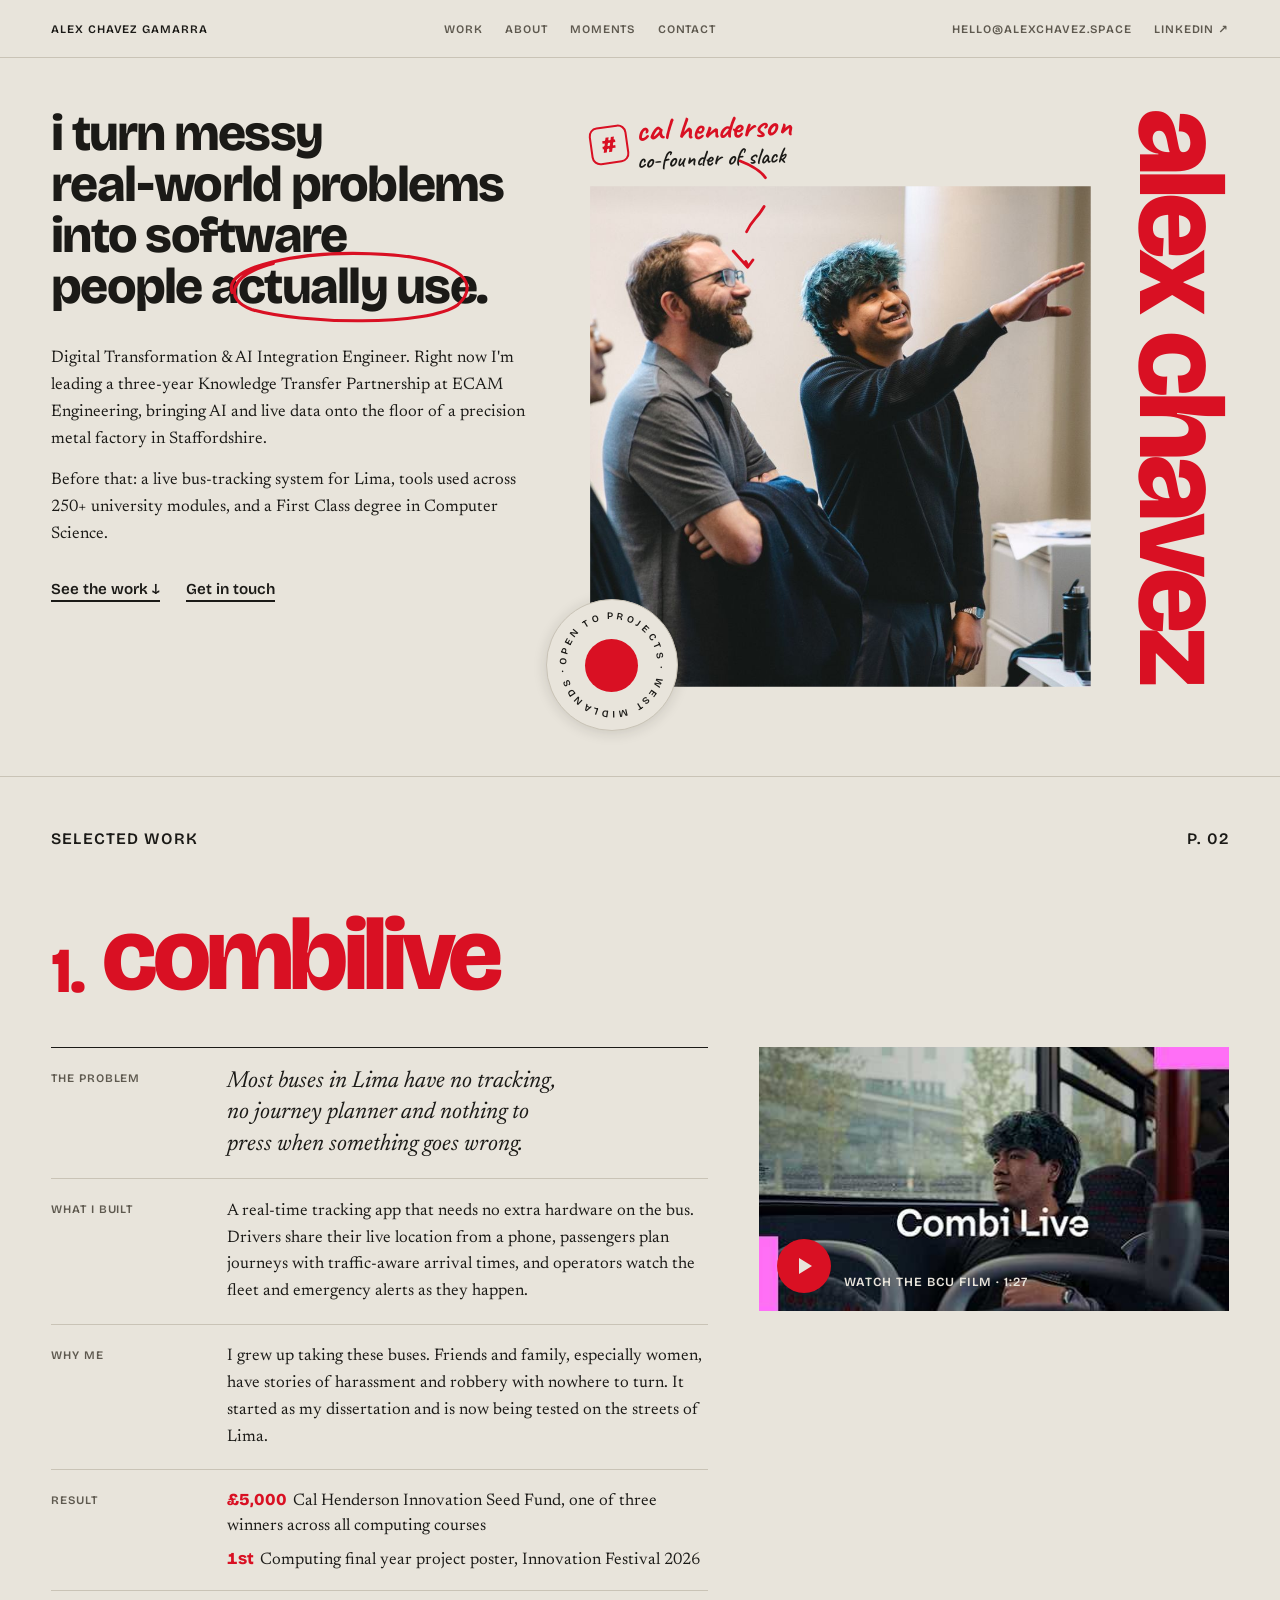
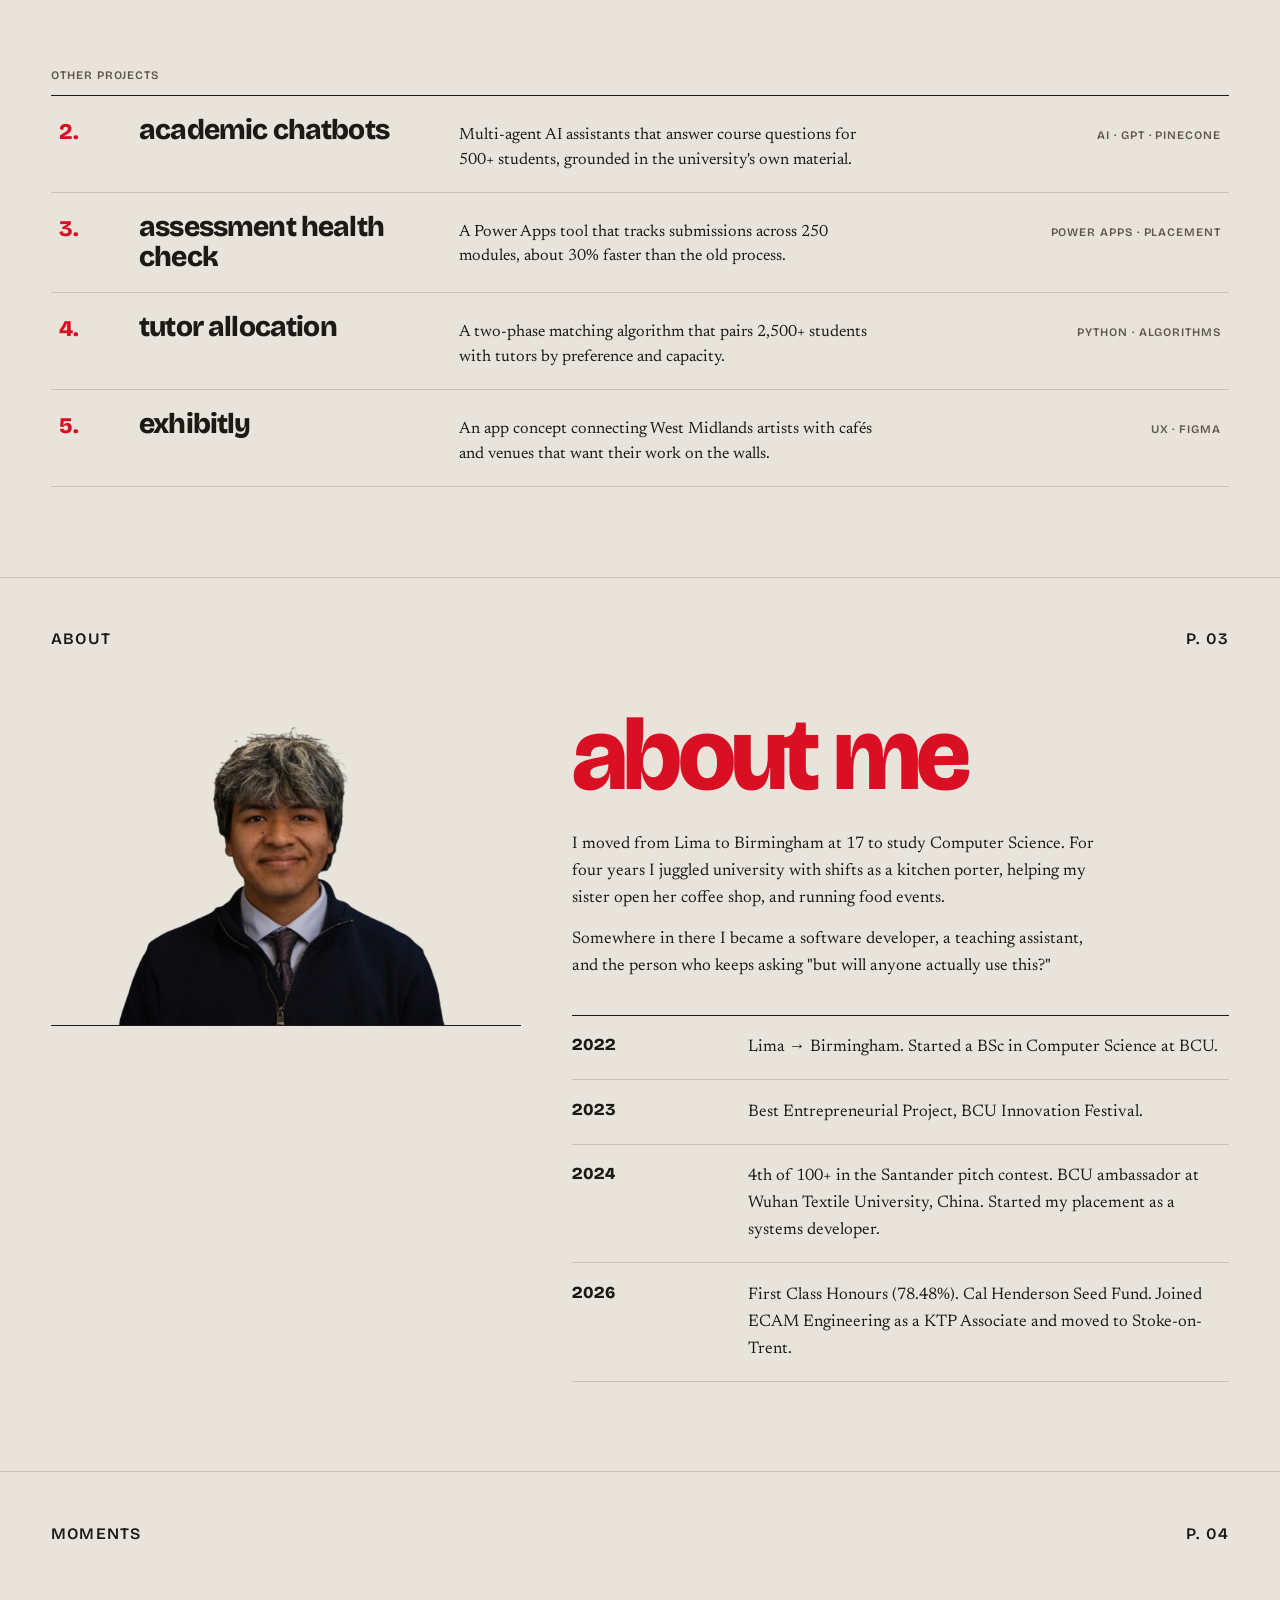
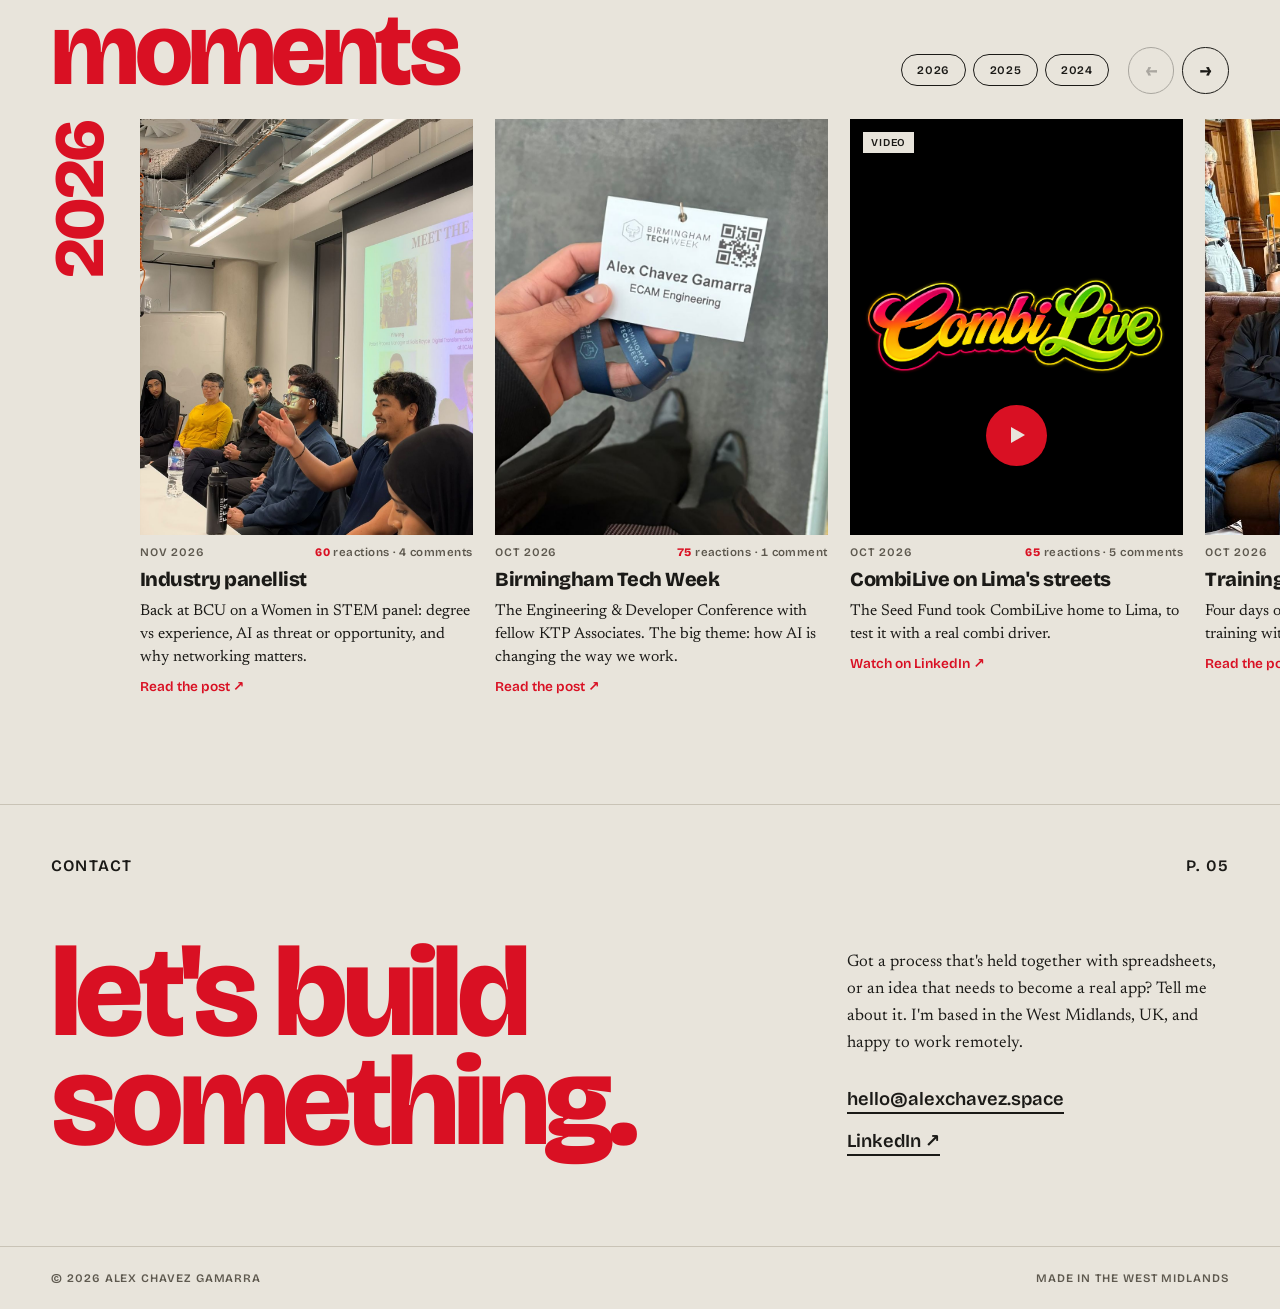
==== index.html @ 7b7df610 "Revert hero tweaks, enlarge section labels, plain About photo - Move the big vertical name back to t" ====
<!doctype html>
<html lang="en">
<head>
<meta charset="utf-8">
<meta name="viewport" content="width=device-width, initial-scale=1">
<title>Alex Chavez Gamarra</title>
<meta name="description" content="Alex Chavez Gamarra, Digital Transformation & AI Integration Engineer in the West Midlands, UK. I turn messy real-world problems into software people actually use.">
<meta property="og:type" content="website">
<meta property="og:url" content="https://alexchavez.space/">
<meta property="og:title" content="Alex Chavez Gamarra">
<meta property="og:description" content="I turn messy real-world problems into software people actually use. Digital Transformation & AI Integration Engineer, West Midlands, UK.">
<meta property="og:image" content="https://alexchavez.space/assets/images/henderson2.jpg">
<meta name="twitter:card" content="summary_large_image">
<meta name="theme-color" content="#E8E4DB">
<link rel="icon" href="data:image/svg+xml,%3Csvg xmlns='http://www.w3.org/2000/svg' viewBox='0 0 32 32'%3E%3Ccircle cx='16' cy='16' r='14' fill='%23D91023'/%3E%3C/svg%3E">
<script type="application/ld+json">{"@context":"https://schema.org","@type":"Person","name":"Alex Chavez Gamarra","jobTitle":"Digital Transformation & AI Integration Engineer","url":"https://alexchavez.space/","email":"mailto:hello@alexchavez.space","sameAs":["https://www.linkedin.com/in/alex-chavez-gamarra/"],"homeLocation":{"@type":"Place","name":"West Midlands, UK"}}</script>
<link rel="preconnect" href="https://fonts.googleapis.com">
<link rel="preconnect" href="https://fonts.gstatic.com" crossorigin>
<link href="https://fonts.googleapis.com/css2?family=Bricolage+Grotesque:opsz,wght@12..96,400;12..96,600;12..96,800&family=Newsreader:ital,opsz,wght@0,6..72,400;0,6..72,500;1,6..72,400&family=Caveat:wght@600;700&display=swap" rel="stylesheet">
<link rel="stylesheet" href="portfolio.css">
</head>
<body>

<header class="topbar">
  <a class="brand press" href="#top">Alex Chavez Gamarra</a>
  <nav><a href="#work">Work</a><a href="#about">About</a><a href="#moments">Moments</a><a href="#contact">Contact</a></nav>
  <div class="top-contact"><a href="mailto:hello@alexchavez.space">hello@alexchavez.space</a><a class="lk" href="https://www.linkedin.com/in/alex-chavez-gamarra/" target="_blank" rel="noopener">LinkedIn ↗</a></div>
</header>

<!-- HERO -->
<section class="sheet" id="top">
  <div class="hero">
    <div>
      <h1 class="statement rv">i turn messy real&#8209;world problems into software people
        <span class="circled">actually use.<svg viewBox="0 0 220 70" aria-hidden="true"><path d="M14 40 C 6 18, 70 6, 128 8 C 196 10, 222 30, 200 50 C 176 68, 70 66, 30 54 C 8 46, 10 26, 48 16"/></svg></span>
      </h1>
      <p class="small rv">Digital Transformation &amp; AI Integration Engineer. Right now I'm leading a three‑year Knowledge Transfer Partnership at ECAM Engineering, bringing AI and live data onto the floor of a precision metal factory in Staffordshire.</p>
      <p class="small rv">Before that: a live bus‑tracking system for Lima, tools used across 250+ university modules, and a First Class degree in Computer Science.</p>
      <div class="links rv"><a class="press" href="#work">See the work ↓</a><a class="press" href="#contact">Get in touch</a></div>
    </div>

    <div class="photo-wrap rv">
      <div class="shot">
        <img class="reveal-img" src="assets/images/henderson2.jpg" alt="Alex explaining his CombiLive poster to Cal Henderson, co-founder of Slack, at Birmingham City University">
        <div class="badge" aria-hidden="true"><div class="dot"></div>
          <svg viewBox="0 0 120 120"><defs><path id="ring" d="M60,60 m-46,0 a46,46 0 1,1 92,0 a46,46 0 1,1 -92,0"/></defs>
            <text><textPath href="#ring" textLength="285">open to projects · west midlands · </textPath></text></svg>
        </div>
      </div>
      <div class="note" aria-hidden="true">
        <div class="note-label"><span class="hash">#</span><span>cal henderson<small>co-founder of slack</small></span></div>
        <svg viewBox="0 0 100 100" preserveAspectRatio="none"><path pathLength="1" d="M30 9 C 36 11, 38 14, 33 19 C 30 22, 30 25, 31.5 27 M28.6 24.6 L 31.5 27.4 L 34 24.4"/></svg>
      </div>
    </div>

    <p class="vname" aria-hidden="true">alex chavez</p>
  </div>
</section>

<!-- WORK -->
<section class="sheet" id="work">
  <div class="meta"><span>Selected work</span><span>p. 02</span></div>

  <div class="head rv"><span class="num">1.</span><h2 class="big">combilive</h2></div>

  <div class="feature">
    <div class="spec rv">
      <div class="spec-row"><span class="label">The problem</span>
        <p class="lead">Most buses in Lima have no tracking, no journey planner and nothing to press when something goes wrong.</p></div>
      <div class="spec-row"><span class="label">What I built</span>
        <p class="small">A real‑time tracking app that needs no extra hardware on the bus. Drivers share their live location from a phone, passengers plan journeys with traffic‑aware arrival times, and operators watch the fleet and emergency alerts as they happen.</p></div>
      <div class="spec-row"><span class="label">Why me</span>
        <p class="small">I grew up taking these buses. Friends and family, especially women, have stories of harassment and robbery with nowhere to turn. It started as my dissertation and is now being tested on the streets of Lima.</p></div>
      <div class="spec-row"><span class="label">Result</span>
        <ul class="wins">
          <li><b>£5,000</b>Cal Henderson Innovation Seed Fund, one of three winners across all computing courses</li>
          <li><b>1st</b>Computing final year project poster, Innovation Festival 2026</li>
        </ul></div>
    </div>
    <button class="film press" type="button" data-video="assets/moments/bcu-film.mp4" data-post="https://www.youtube.com/watch?v=ML7iuAKlnpw" aria-label="Play the BCU film about CombiLive">
      <img src="assets/moments/combilive-cover.jpg" alt="">
      <div class="play"></div><span>Watch the BCU film · 1:27</span>
    </button>
  </div>

  <div class="more">
    <span class="label rv">Other projects</span>
    <div class="rows">
      <div class="row rv"><span class="n">2.</span><h3>academic chatbots</h3><p>Multi‑agent AI assistants that answer course questions for 500+ students, grounded in the university's own material.</p><span class="label tag">AI · GPT · Pinecone</span></div>
      <div class="row rv"><span class="n">3.</span><h3>assessment health check</h3><p>A Power Apps tool that tracks submissions across 250 modules, about 30% faster than the old process.</p><span class="label tag">Power Apps · Placement</span></div>
      <div class="row rv"><span class="n">4.</span><h3>tutor allocation</h3><p>A two‑phase matching algorithm that pairs 2,500+ students with tutors by preference and capacity.</p><span class="label tag">Python · Algorithms</span></div>
      <div class="row rv"><span class="n">5.</span><h3>exhibitly</h3><p>An app concept connecting West Midlands artists with cafés and venues that want their work on the walls.</p><span class="label tag">UX · Figma</span></div>
    </div>
  </div>
</section>

<!-- ABOUT -->
<section class="sheet" id="about">
  <div class="meta"><span>About</span><span>p. 03</span></div>
  <div class="about">
    <div class="cutout rv">
      <img src="assets/images/alex-chavez.png" alt="Portrait of Alex Chavez Gamarra">
    </div>
    <div>
      <h2 class="big rv" style="margin-bottom:2rem">about me</h2>
      <div class="story rv">
        <p class="small">I moved from Lima to Birmingham at 17 to study Computer Science. For four years I juggled university with shifts as a kitchen porter, helping my sister open her coffee shop, and running food events.</p>
        <p class="small">Somewhere in there I became a software developer, a teaching assistant, and the person who keeps asking "but will anyone actually use this?"</p>
      </div>
      <div class="spec rv">
        <div class="spec-row"><span class="yr">2022</span><p class="small">Lima → Birmingham. Started a BSc in Computer Science at BCU.</p></div>
        <div class="spec-row"><span class="yr">2023</span><p class="small">Best Entrepreneurial Project, BCU Innovation Festival.</p></div>
        <div class="spec-row"><span class="yr">2024</span><p class="small">4th of 100+ in the Santander pitch contest. BCU ambassador at Wuhan Textile University, China. Started my placement as a systems developer.</p></div>
        <div class="spec-row"><span class="yr">2026</span><p class="small">First Class Honours (78.48%). Cal Henderson Seed Fund. Joined ECAM Engineering as a KTP Associate and moved to Stoke-on-Trent.</p></div>
      </div>
    </div>
  </div>
</section>

<!-- MOMENTS -->
<section class="sheet" id="moments">
  <div class="meta"><span>Moments</span><span>p. 04</span></div>
  <div class="strip-intro">
    <h2 class="big rv">moments</h2>
    <div class="strip-tools rv">
      <div class="jumps" aria-label="Jump to a year"></div>
      <div class="arrows"><button type="button" data-dir="-1" aria-label="Scroll moments back">←</button><button type="button" data-dir="1" aria-label="Scroll moments forward">→</button></div>
    </div>
  </div>

  <div class="strip rv" id="strip" tabindex="0" aria-label="Moments gallery, scroll horizontally"><!--MOMENTS-START-->
    <div class="year" aria-hidden="true"><span>2026</span></div>
    <article class="moment">
      <a class="frame press" href="https://www.linkedin.com/feed/update/urn:li:ugcPost:7526261740943089664/" target="_blank" rel="noopener" aria-label="Open post: Industry panellist"><img src="assets/moments/089664.jpg" alt="Alex speaking on an industry panel at BCU, gesturing as he answers" loading="lazy" style="object-position:78% 70%"></a>
      <div class="row-meta"><span class="label">Nov 2026</span><span class="react"><b>60</b> reactions · 4 comments</span></div>
      <h3>Industry panellist</h3>
      <p>Back at BCU on a Women in STEM panel: degree vs experience, AI as threat or opportunity, and why networking matters.</p>
      <a class="go" href="https://www.linkedin.com/feed/update/urn:li:ugcPost:7526261740943089664/" target="_blank" rel="noopener">Read the post ↗</a>
    </article>
    <article class="moment">
      <a class="frame press" href="https://www.linkedin.com/feed/update/urn:li:ugcPost:7520254702056480769/" target="_blank" rel="noopener" aria-label="Open post: Birmingham Tech Week"><img src="assets/moments/480769-badge.jpg" alt="Alex holding his Birmingham Tech Week badge reading Alex Chavez Gamarra, ECAM Engineering" loading="lazy" style="object-position:50% 30%"></a>
      <div class="row-meta"><span class="label">Oct 2026</span><span class="react"><b>75</b> reactions · 1 comment</span></div>
      <h3>Birmingham Tech Week</h3>
      <p>The Engineering &amp; Developer Conference with fellow KTP Associates. The big theme: how AI is changing the way we work.</p>
      <a class="go" href="https://www.linkedin.com/feed/update/urn:li:ugcPost:7520254702056480769/" target="_blank" rel="noopener">Read the post ↗</a>
    </article>
    <article class="moment">
      <button class="frame press" type="button" data-video="assets/moments/241152.mp4" data-post="https://www.linkedin.com/feed/update/urn:li:ugcPost:7518783276296241152/" aria-label="Play video: CombiLive on Lima's streets"><img src="assets/moments/combilive-logo.png" alt="" loading="lazy" style="object-fit:contain;background:#000"><span class="kind">Video</span><span class="play low"></span></button>
      <div class="row-meta"><span class="label">Oct 2026</span><span class="react"><b>65</b> reactions · 5 comments</span></div>
      <h3>CombiLive on Lima's streets</h3>
      <p>The Seed Fund took CombiLive home to Lima, to test it with a real combi driver.</p>
      <a class="go" href="https://www.linkedin.com/feed/update/urn:li:ugcPost:7518783276296241152/" target="_blank" rel="noopener">Watch on LinkedIn ↗</a>
    </article>
    <article class="moment">
      <a class="frame press" href="https://www.linkedin.com/feed/update/urn:li:ugcPost:7515877696749551616/" target="_blank" rel="noopener" aria-label="Open post: Training at Ashorne Hill"><img src="assets/moments/551616.jpg" alt="Alex with a fellow KTP Associate at Ashorne Hill" loading="lazy" style="object-position:60% 50%"></a>
      <div class="row-meta"><span class="label">Oct 2026</span><span class="react"><b>48</b> reactions · 2 comments</span></div>
      <h3>Training at Ashorne Hill</h3>
      <p>Four days of project management and leadership training with KTP Associates from across the UK.</p>
      <a class="go" href="https://www.linkedin.com/feed/update/urn:li:ugcPost:7515877696749551616/" target="_blank" rel="noopener">Read the post ↗</a>
    </article>
    <article class="moment">
      <a class="frame press" href="https://www.linkedin.com/feed/update/urn:li:ugcPost:7515857825873592320/" target="_blank" rel="noopener" aria-label="Open post: Two months at ECAM"><img src="assets/moments/592320.jpg" alt="Alex with a colleague in front of the ECAM Engineering sign" loading="lazy" style="object-position:50% 30%"></a>
      <div class="row-meta"><span class="label">Oct 2026</span><span class="react"><b>73</b> reactions · 3 comments</span></div>
      <h3>Two months at ECAM</h3>
      <p>A new city, a new role, and settling into my KTP as Digital Transformation &amp; AI Integration Engineer.</p>
      <a class="go" href="https://www.linkedin.com/feed/update/urn:li:ugcPost:7515857825873592320/" target="_blank" rel="noopener">Read the post ↗</a>
    </article>
    <article class="moment">
      <a class="frame press" href="https://www.linkedin.com/feed/update/urn:li:share:7515662540438208512/" target="_blank" rel="noopener" aria-label="Open post: My first LMC"><img src="assets/moments/208512.jpg" alt="Alex with the ECAM and BCU KTP team" loading="lazy" style="object-position:52% 50%"></a>
      <div class="row-meta"><span class="label">Oct 2026</span><span class="react"><b>20</b> reactions · 1 comment</span></div>
      <h3>My first LMC</h3>
      <p>My first Local Management Committee, where ECAM and BCU review how the KTP is going.</p>
      <a class="go" href="https://www.linkedin.com/feed/update/urn:li:share:7515662540438208512/" target="_blank" rel="noopener">Read the post ↗</a>
    </article>
    <article class="moment">
      <a class="frame press" href="https://www.linkedin.com/feed/update/urn:li:ugcPost:7490555366368505856/" target="_blank" rel="noopener" aria-label="Open post: Graduation day"><img src="assets/moments/505856.jpg" alt="Alex in his graduation gown by the canal in Birmingham" loading="lazy" style="object-position:50% 30%"></a>
      <div class="row-meta"><span class="label">Aug 2026</span><span class="react"><b>162</b> reactions · 25 comments</span></div>
      <h3>Graduation day</h3>
      <p>Graduating alongside friends, with academics and friends cheering in the audience.</p>
      <a class="go" href="https://www.linkedin.com/feed/update/urn:li:ugcPost:7490555366368505856/" target="_blank" rel="noopener">Read the post ↗</a>
    </article>
    <article class="moment">
      <a class="frame press" href="https://www.linkedin.com/feed/update/urn:li:ugcPost:7478160948680257537/" target="_blank" rel="noopener" aria-label="Open post: First Class Honours"><img src="assets/moments/257537.jpg" alt="Alex's BSc Computer Science First Class Honours certificate" loading="lazy" style="object-position:50% 45%"></a>
      <div class="row-meta"><span class="label">Jul 2026</span><span class="react"><b>156</b> reactions · 11 comments</span></div>
      <h3>First Class Honours</h3>
      <p>78.48%, after four years of juggling university with work.</p>
      <a class="go" href="https://www.linkedin.com/feed/update/urn:li:ugcPost:7478160948680257537/" target="_blank" rel="noopener">Read the post ↗</a>
    </article>
    <article class="moment">
      <a class="frame press" href="https://www.linkedin.com/feed/update/urn:li:ugcPost:7463898613853655040/" target="_blank" rel="noopener" aria-label="Open post: Two awards, one night"><img src="assets/moments/655040.jpg" alt="Alex on stage at BCU Innovation Fest 2026 receiving first place" loading="lazy" style="object-position:50% 62%"></a>
      <div class="row-meta"><span class="label">May 2026</span><span class="react"><b>183</b> reactions · 23 comments</span></div>
      <h3>Two awards, one night</h3>
      <p>1st place for my final year poster, then called up again as a Cal Henderson Seed Fund winner.</p>
      <a class="go" href="https://www.linkedin.com/feed/update/urn:li:ugcPost:7463898613853655040/" target="_blank" rel="noopener">Read the post ↗</a>
    </article>
    <article class="moment">
      <button class="frame press" type="button" data-video="assets/moments/bcu-film.mp4" data-post="https://www.linkedin.com/feed/update/urn:li:ugcPost:7463382564804694016/" aria-label="Play video: The BCU film"><img src="assets/moments/combilive-cover.jpg" alt="" loading="lazy" style="object-position:58% 50%;transform:scale(1.34)"><span class="kind">Video</span><span class="play"></span></button>
      <div class="row-meta"><span class="label">May 2026</span><span class="react"><b>68</b> reactions · 5 comments</span></div>
      <h3>The BCU film</h3>
      <p>BCU's marketing team made a short film about CombiLive.</p>
      <a class="go" href="https://www.linkedin.com/feed/update/urn:li:ugcPost:7463382564804694016/" target="_blank" rel="noopener">Watch on LinkedIn ↗</a>
    </article>
    <article class="moment">
      <a class="frame press" href="https://www.linkedin.com/feed/update/urn:li:ugcPost:7460378089391460354/" target="_blank" rel="noopener" aria-label="Open post: Meeting Cal Henderson"><img src="assets/moments/460354.jpg" alt="Alex smiling beside Cal Henderson during his visit to BCU" loading="lazy" style="object-position:45% 40%"></a>
      <div class="row-meta"><span class="label">May 2026</span><span class="react"><b>116</b> reactions · 4 comments</span></div>
      <h3>Meeting Cal Henderson</h3>
      <p>Presenting my poster as a Seed Fund winner during Cal Henderson's visit to BCU.</p>
      <a class="go" href="https://www.linkedin.com/feed/update/urn:li:ugcPost:7460378089391460354/" target="_blank" rel="noopener">Read the post ↗</a>
    </article>
    <article class="moment">
      <button class="frame press" type="button" data-video="assets/moments/302272.mp4" data-post="https://www.linkedin.com/feed/update/urn:li:ugcPost:7427792317157302272/" aria-label="Play video: 1 of 3 Seed Fund winners"><img src="assets/moments/302272-poster.jpg" alt="" loading="lazy" style="object-position:20% 50%"><span class="kind">Video</span><span class="play"></span></button>
      <div class="row-meta"><span class="label">Feb 2026</span><span class="react"><b>96</b> reactions · 10 comments</span></div>
      <h3>1 of 3 Seed Fund winners</h3>
      <p>£5,000 from the Cal Henderson Innovation Seed Fund. This is my pitch video.</p>
      <a class="go" href="https://www.linkedin.com/feed/update/urn:li:ugcPost:7427792317157302272/" target="_blank" rel="noopener">Watch on LinkedIn ↗</a>
    </article>
    <article class="moment">
      <a class="frame press" href="https://www.linkedin.com/feed/update/urn:li:ugcPost:7424487777234505730/" target="_blank" rel="noopener" aria-label="Open post: Talking placements"><img src="assets/moments/505730.jpg" alt="Alex presenting to students in a BCU classroom" loading="lazy" style="object-position:50% 45%"></a>
      <div class="row-meta"><span class="label">Feb 2026</span><span class="react"><b>65</b> reactions · 1 comment</span></div>
      <h3>Talking placements</h3>
      <p>Telling Business IT students what a placement year at BCU is really like.</p>
      <a class="go" href="https://www.linkedin.com/feed/update/urn:li:ugcPost:7424487777234505730/" target="_blank" rel="noopener">Read the post ↗</a>
    </article>
    <div class="year" aria-hidden="true"><span>2025</span></div>
    <article class="moment">
      <a class="frame press" href="https://www.linkedin.com/feed/update/urn:li:ugcPost:7395941841260527616/" target="_blank" rel="noopener" aria-label="Open post: Exhibitly"><img src="assets/moments/527616.jpg" alt="The Exhibitly app welcome screen, a robin on autumn leaves" loading="lazy" style="object-position:50% 22%"></a>
      <div class="row-meta"><span class="label">Nov 2025</span><span class="react"><b>62</b> reactions · 5 comments</span></div>
      <h3>Exhibitly</h3>
      <p>A UX design project: an app connecting West Midlands artists with local venues.</p>
      <a class="go" href="https://www.linkedin.com/feed/update/urn:li:ugcPost:7395941841260527616/" target="_blank" rel="noopener">Read the post ↗</a>
    </article>
    <article class="moment">
      <a class="frame press" href="https://www.linkedin.com/feed/update/urn:li:ugcPost:7369866979064692736/" target="_blank" rel="noopener" aria-label="Open post: Last day of placement"><img src="assets/moments/692736.jpg" alt="Alex with BCU colleagues at the end of his placement" loading="lazy" style="object-position:0% 50%"></a>
      <div class="row-meta"><span class="label">Sept 2025</span><span class="react"><b>126</b> reactions · 17 comments</span></div>
      <h3>Last day of placement</h3>
      <p>A year as a systems developer: the Assessment Health Check App, Innovation Fest and AI projects.</p>
      <a class="go" href="https://www.linkedin.com/feed/update/urn:li:ugcPost:7369866979064692736/" target="_blank" rel="noopener">Read the post ↗</a>
    </article>
    <article class="moment">
      <a class="frame press" href="https://www.linkedin.com/feed/update/urn:li:ugcPost:7332895671269605376/" target="_blank" rel="noopener" aria-label="Open post: Innovation Fest 2025"><img src="assets/moments/605376.jpg" alt="Alex and a friend at BCU Innovation Fest 2025" loading="lazy" style="object-position:60% 40%"></a>
      <div class="row-meta"><span class="label">May 2025</span><span class="react"><b>99</b> reactions · 9 comments</span></div>
      <h3>Innovation Fest 2025</h3>
      <p>Back as a placement student, supporting friends and coaching teams for the boardroom pitch.</p>
      <a class="go" href="https://www.linkedin.com/feed/update/urn:li:ugcPost:7332895671269605376/" target="_blank" rel="noopener">Read the post ↗</a>
    </article>
    <article class="moment">
      <button class="frame press" type="button" data-video="assets/moments/528579.mp4" data-post="https://www.linkedin.com/feed/update/urn:li:ugcPost:7321524500565528579/" aria-label="Play video: A day in my life"><video muted playsinline preload="metadata" src="assets/moments/528579.mp4#t=4" tabindex="-1" aria-hidden="true"></video><span class="kind">Video</span><span class="play"></span></button>
      <div class="row-meta"><span class="label">Apr 2025</span><span class="react"><b>69</b> reactions · 3 comments</span></div>
      <h3>A day in my life</h3>
      <p>A short film with BCU Careers+ about my placement year.</p>
      <a class="go" href="https://www.linkedin.com/feed/update/urn:li:ugcPost:7321524500565528579/" target="_blank" rel="noopener">Watch on LinkedIn ↗</a>
    </article>
    <article class="moment">
      <a class="frame press" href="https://www.linkedin.com/feed/update/urn:li:ugcPost:7298127675276034049/" target="_blank" rel="noopener" aria-label="Open post: Six months in"><img src="assets/moments/034049.jpg" alt="Birmingham City University campus building" loading="lazy" style="object-position:30% 55%"></a>
      <div class="row-meta"><span class="label">Feb 2025</span><span class="react"><b>131</b> reactions · 7 comments</span></div>
      <h3>Six months in</h3>
      <p>Building tools for staff and students with Power Apps, SharePoint and Python.</p>
      <a class="go" href="https://www.linkedin.com/feed/update/urn:li:ugcPost:7298127675276034049/" target="_blank" rel="noopener">Read the post ↗</a>
    </article>
    <div class="year" aria-hidden="true"><span>2024</span></div>
    <article class="moment">
      <a class="frame press" href="https://www.linkedin.com/feed/update/urn:li:ugcPost:7274877407080136704/" target="_blank" rel="noopener" aria-label="Open post: AI Symposium"><img src="assets/moments/136704.jpg" alt="Alex with the AI Symposium organising team holding certificates" loading="lazy" style="object-position:50% 30%"></a>
      <div class="row-meta"><span class="label">Dec 2024</span><span class="react"><b>80</b> reactions · 5 comments</span></div>
      <h3>AI Symposium</h3>
      <p>Helping organise BCU's AI Symposium, and learning from every talk.</p>
      <a class="go" href="https://www.linkedin.com/feed/update/urn:li:ugcPost:7274877407080136704/" target="_blank" rel="noopener">Read the post ↗</a>
    </article>
    <article class="moment">
      <a class="frame press" href="https://www.linkedin.com/feed/update/urn:li:ugcPost:7258029435629506560/" target="_blank" rel="noopener" aria-label="Open post: Engineering micro-placement"><img src="assets/moments/506560.jpg" alt="An Instron universal testing machine" loading="lazy" style="object-position:35% 50%"></a>
      <div class="row-meta"><span class="label">Nov 2024</span><span class="react"><b>27</b> reactions · 3 comments</span></div>
      <h3>Engineering micro-placement</h3>
      <p>Testing carbon-fibre composites on an Instron machine at Penta Pattern &amp; Model.</p>
      <a class="go" href="https://www.linkedin.com/feed/update/urn:li:ugcPost:7258029435629506560/" target="_blank" rel="noopener">Read the post ↗</a>
    </article>
    <article class="moment">
      <a class="frame press" href="https://www.linkedin.com/feed/update/urn:li:ugcPost:7255620548938940416/" target="_blank" rel="noopener" aria-label="Open post: Placement begins"><img src="assets/moments/940416.jpg" alt="Birmingham City University logo" loading="lazy" style="object-position:50% 50%"></a>
      <div class="row-meta"><span class="label">Oct 2024</span><span class="react"><b>39</b> reactions · 6 comments</span></div>
      <h3>Placement begins</h3>
      <p>Starting as a Teaching and Learning Systems Developer, building a submissions tracker in Power Apps.</p>
      <a class="go" href="https://www.linkedin.com/feed/update/urn:li:ugcPost:7255620548938940416/" target="_blank" rel="noopener">Read the post ↗</a>
    </article>
    <article class="moment">
      <a class="frame press" href="https://www.linkedin.com/feed/update/urn:li:ugcPost:7210456443525705729/" target="_blank" rel="noopener" aria-label="Open post: Innovation Fest in Wuhan"><img src="assets/moments/705729.jpg" alt="Alex with students in Wuhan, China, behind a large sign" loading="lazy" style="object-position:50% 50%"></a>
      <div class="row-meta"><span class="label">Jun 2024</span><span class="react"><b>20</b> reactions · 4 comments</span></div>
      <h3>Innovation Fest in Wuhan</h3>
      <p>Representing BCU at the Innovation Fest at BIFCA in Wuhan, China.</p>
      <a class="go" href="https://www.linkedin.com/feed/update/urn:li:ugcPost:7210456443525705729/" target="_blank" rel="noopener">Read the post ↗</a>
    </article>
    <article class="moment">
      <a class="frame press" href="https://www.linkedin.com/feed/update/urn:li:ugcPost:7199893041355124736/" target="_blank" rel="noopener" aria-label="Open post: Santander pitch"><img src="assets/moments/124736.jpg" alt="Alex receiving an award at BCU Innovation Fest 2024" loading="lazy" style="object-position:0% 50%"></a>
      <div class="row-meta"><span class="label">May 2024</span><span class="react"><b>17</b> reactions · 7 comments</span></div>
      <h3>Santander pitch</h3>
      <p>4th place in Stage 4 and 3rd in Stage 3 of the Santander pitch contest.</p>
      <a class="go" href="https://www.linkedin.com/feed/update/urn:li:ugcPost:7199893041355124736/" target="_blank" rel="noopener">Read the post ↗</a>
    </article>
  <!--MOMENTS-END--></div>
</section>

<dialog class="player" id="player" aria-label="Video player">
  <video id="player-video" controls playsinline preload="none"></video>
  <div class="player-bar"><a id="player-link" href="#" target="_blank" rel="noopener">Open the original ↗</a><button type="button" id="player-close">Close</button></div>
</dialog>

<!-- CONTACT -->
<section class="sheet" id="contact">
  <div class="meta"><span>Contact</span><span>p. 05</span></div>
  <div class="contact">
    <h2 class="big rv">let's build something.</h2>
    <div class="rv">
      <p class="small">Got a process that's held together with spreadsheets, or an idea that needs to become a real app? Tell me about it. I'm based in the West Midlands, UK, and happy to work remotely.</p>
      <div class="links"><a class="press" href="mailto:hello@alexchavez.space">hello@alexchavez.space</a><a class="press" href="https://www.linkedin.com/in/alex-chavez-gamarra/" target="_blank" rel="noopener">LinkedIn ↗</a></div>
    </div>
  </div>
</section>

<footer class="meta"><span>© 2026 Alex Chavez Gamarra</span><span>Made in the West Midlands</span></footer>

<script src="portfolio.js"></script>
</body>
</html>
---- portfolio.css ----
/* Deliberately single-theme: a printed-paper world, painted explicitly. */
:root{
  --paper:#E8E4DB;
  --paper-2:#DFDACF;
  --ink:#1B1A17;
  --ink-2:#5E594F;
  --rule:#C9C3B6;
  --red:#D91023;
  --display:'Bricolage Grotesque', 'Arial Narrow', system-ui, sans-serif;
  --serif:'Newsreader', Georgia, 'Times New Roman', serif;
  --ease-out:cubic-bezier(0.23,1,0.32,1);
}
*,*::before,*::after{ box-sizing:border-box; }
html{ background:var(--paper); overflow-x:clip; }
body{ margin:0; background:var(--paper); color:var(--ink); font-family:var(--serif); -webkit-font-smoothing:antialiased; overflow-x:clip; }
.hero > *, .feature > *, .about > *, .contact > *{ min-width:0; }
a{ color:inherit; }
img{ display:block; max-width:100%; }
:focus-visible{ outline:2px solid var(--red); outline-offset:3px; }

.sheet{ padding:clamp(1.5rem,4vw,3.5rem) clamp(1rem,4vw,3.5rem) clamp(3rem,7vw,6rem); border-bottom:1px solid var(--rule); position:relative; }
.meta{
  display:flex; justify-content:space-between; gap:1rem; flex-wrap:wrap;
  font-family:var(--display); font-size:0.72rem; font-weight:600; letter-spacing:0.08em; text-transform:uppercase; color:var(--ink-2);
  margin-bottom:clamp(2rem,5vw,4rem);
}
.meta nav{ display:flex; gap:1.4rem; }
.meta nav a{ text-decoration:none; }
.sheet > .meta{ font-size:clamp(0.95rem,1.25vw,1.15rem); letter-spacing:0.07em; color:var(--ink); }

/* ---------- sticky top bar ---------- */
.topbar{
  position:sticky; top:0; z-index:60;
  display:flex; justify-content:space-between; align-items:center; gap:1.2rem;
  background:var(--paper); border-bottom:1px solid var(--rule);
  padding:1.35rem clamp(1rem,4vw,3.5rem);
  font-family:var(--display); font-size:0.72rem; font-weight:600; letter-spacing:0.08em; text-transform:uppercase;
}
.topbar a{ text-decoration:none; white-space:nowrap; }
.topbar .brand{ color:var(--ink); }
.topbar nav{ display:flex; gap:1.4rem; color:var(--ink-2); }
.topbar .top-contact{ display:flex; gap:1.4rem; color:var(--ink-2); }
section[id]{ scroll-margin-top:4.4rem; }

.label{ font-family:var(--display); font-size:0.72rem; font-weight:600; letter-spacing:0.08em; text-transform:uppercase; color:var(--ink-2); }
.small{ font-size:1.05rem; line-height:1.6; color:var(--ink); max-width:60ch; margin:0; }
.small + .small{ margin-top:0.9rem; }
.press{ transition:transform 160ms var(--ease-out); }
.press:active{ transform:scale(0.97); }

/* ---------- hero ---------- */
.hero{ display:grid; grid-template-columns:5fr 5fr auto; gap:clamp(1.2rem,3vw,2.5rem); align-items:start; }
.statement{
  font-family:var(--display); font-weight:800; font-size:clamp(2rem,3.9vw,3.4rem);
  line-height:1.02; letter-spacing:-0.035em; margin:0 0 2rem; text-wrap:balance;
}
.circled{ position:relative; white-space:nowrap; }
.circled svg{ position:absolute; left:-8%; top:-22%; width:116%; height:144%; overflow:visible; pointer-events:none; }
.circled path{ fill:none; stroke:var(--red); stroke-width:2.6; stroke-linecap:round; stroke-linejoin:round;
  stroke-dasharray:640; stroke-dashoffset:640; transition:stroke-dashoffset 900ms var(--ease-out) 450ms; }
.on .circled path{ stroke-dashoffset:0; }
.links{ display:flex; gap:1.6rem; flex-wrap:wrap; margin-top:2rem; font-family:var(--display); font-weight:600; font-size:0.95rem; }
.links a{ display:inline-block; text-decoration:none; border-bottom:2px solid var(--ink); padding-bottom:2px; }

.photo-wrap{ position:relative; padding-top:4.8rem; }
.photo-wrap .shot{ position:relative; }
.photo-wrap img{ width:100%; aspect-ratio:1/1; object-fit:cover; object-position:50% 40%; }
.badge{ position:absolute; bottom:-2.4rem; left:-2.4rem; width:7.5rem; height:7.5rem; }

/* hand-written annotation pointing at Cal */
.note{ position:absolute; top:0; left:0; right:0; height:100%; pointer-events:none; }
.note-label{
  position:absolute; top:0.2rem; left:0; display:flex; align-items:center; gap:0.5rem;
  font-family:'Caveat', 'Comic Sans MS', cursive; font-weight:700; color:var(--red); font-size:2.05rem; line-height:1; transform:rotate(-2deg);
}
.note-label small{ display:block; font-size:1.45rem; font-weight:600; color:var(--ink); margin-top:0.1rem; }
.hash{
  flex:none; width:2.4rem; height:2.4rem; border:2px solid var(--red); border-radius:0.55rem;
  display:grid; place-items:center; font-family:var(--display); font-weight:800; font-size:1.4rem; color:var(--red); transform:rotate(-6deg);
}
.note svg{ position:absolute; left:0; top:0; width:100%; height:100%; overflow:visible; }
.note path{ fill:none; stroke:var(--red); stroke-width:2.8; stroke-linecap:round; stroke-linejoin:round; vector-effect:non-scaling-stroke;
  stroke-dasharray:1; stroke-dashoffset:1; transition:stroke-dashoffset 700ms var(--ease-out) 900ms; }
.on .note path{ stroke-dashoffset:0; }
.note-label{ opacity:0; transition:opacity 400ms ease 800ms; }
.on .note-label{ opacity:1; }
.badge::before{ content:''; position:absolute; inset:-5%; background:var(--paper); border-radius:50%; border:1px solid var(--rule); box-shadow:0 2px 14px rgba(27,26,23,0.14); }
.badge .dot{ position:absolute; inset:28%; background:var(--red); border-radius:50%; }
.badge svg{ position:relative; width:100%; height:100%; animation:spin 24s linear infinite; }
.badge text{ font-family:var(--display); font-size:9.8px; font-weight:600; letter-spacing:0.14em; text-transform:uppercase; fill:var(--ink); }
@keyframes spin{ to{ transform:rotate(360deg); } }

.vname{
  writing-mode:vertical-rl; font-family:var(--display); font-weight:800; color:var(--red);
  font-size:clamp(4rem,9.5vw,8.5rem); line-height:0.82; letter-spacing:-0.04em; margin:0; justify-self:start;
  opacity:0; transition:opacity 700ms var(--ease-out) 150ms;
}
.on .vname{ opacity:1; }

/* ---------- shared heading ---------- */
.head{ display:flex; align-items:flex-end; gap:1.2rem; margin:0 0 clamp(2rem,4vw,3rem); flex-wrap:wrap; }
.big{ font-family:var(--display); font-weight:800; color:var(--red); font-size:clamp(3rem,8vw,7rem); line-height:0.85; letter-spacing:-0.045em; margin:0; }
.num{ font-family:var(--display); font-weight:800; color:var(--red); font-size:clamp(2.4rem,5vw,4.4rem); line-height:0.85; letter-spacing:-0.04em; }

/* ---------- the one reading pattern: label | content ---------- */
.spec{ border-top:1px solid var(--ink); }
.spec-row{ display:grid; grid-template-columns:9.5rem 1fr; gap:1.5rem; padding:1.15rem 0; border-bottom:1px solid var(--rule); }
.spec-row .label{ padding-top:0.3rem; }
.lead{ font-family:var(--serif); font-style:italic; font-size:1.45rem; line-height:1.35; margin:0; max-width:34ch; text-wrap:balance; }
.wins{ list-style:none; margin:0; padding:0; display:flex; flex-direction:column; gap:0.55rem; }
.wins li{ font-size:1.05rem; line-height:1.45; }
.wins b{ font-family:var(--display); font-weight:800; color:var(--red); font-variant-numeric:tabular-nums; margin-right:0.35rem; }

/* ---------- work ---------- */
.feature{ display:grid; grid-template-columns:7fr 5fr; gap:clamp(1.5rem,4vw,3.5rem); align-items:start; }
.film{
  position:sticky; top:1.5rem; aspect-ratio:16/9; width:100%; background:var(--ink); color:var(--paper);
  display:flex; align-items:flex-end; gap:0.8rem; padding:1.1rem; border:0; text-align:left; font:inherit; cursor:pointer; overflow:hidden;
}
.film img{ position:absolute; inset:0; width:100%; height:100%; object-fit:cover; transform:scale(1.02); }
.film::before{ content:''; position:absolute; inset:0; background:linear-gradient(to top, rgba(0,0,0,0.55), transparent 45%); }
.film .play{ position:relative; flex:none; width:3.4rem; height:3.4rem; border-radius:50%; background:var(--red);
  display:grid; place-items:center; transition:transform 200ms var(--ease-out); }
.film .play::after{ content:''; border-style:solid; border-width:0.5rem 0 0.5rem 0.85rem; border-color:transparent transparent transparent var(--paper); margin-left:0.2rem; }
.film span{ position:relative; font-family:var(--display); font-weight:600; font-size:0.78rem; letter-spacing:0.08em; text-transform:uppercase; padding-bottom:0.25rem; }

.more{ margin-top:clamp(3rem,6vw,5rem); }
.more .label{ display:block; margin-bottom:0.8rem; }
.row{
  display:grid; grid-template-columns:3.5rem 1.2fr 2fr 1fr; gap:1.5rem; align-items:baseline;
  padding:1.25rem 0.5rem; border-bottom:1px solid var(--rule); transition:background-color 200ms ease;
}
.rows{ border-top:1px solid var(--ink); }
.row .n{ font-family:var(--display); font-weight:800; color:var(--red); font-size:1.4rem; }
.row h3{ font-family:var(--display); font-weight:800; font-size:clamp(1.3rem,2.2vw,1.8rem); letter-spacing:-0.03em; margin:0; line-height:1.05; }
.row p{ margin:0; font-size:1.02rem; line-height:1.5; max-width:46ch; }
.row .tag{ justify-self:end; text-align:right; }

/* ---------- about ---------- */
.about{ display:grid; grid-template-columns:5fr 7fr; gap:clamp(1.5rem,4vw,3.5rem); align-items:start; }
.cutout{ display:flex; justify-content:center; border-bottom:1px solid var(--ink); }
.cutout img{ width:100%; max-width:34rem; height:auto; }
.about .story{ margin-bottom:2.2rem; }
.yr{ font-family:var(--display); font-weight:800; font-size:1.05rem; font-variant-numeric:tabular-nums; }

/* ---------- moments (gallery) ---------- */
.strip-intro{ display:flex; justify-content:space-between; align-items:flex-end; gap:1.5rem; flex-wrap:wrap; margin-bottom:1.6rem; }
.strip{
  position:relative; display:flex; gap:1.4rem;
  overflow-x:auto; scroll-snap-type:x mandatory; overscroll-behavior-x:contain;
  padding-bottom:1.2rem; margin:0 calc(-1 * clamp(1rem,4vw,3.5rem)); padding-inline:clamp(1rem,4vw,3.5rem);
  scroll-padding-inline:clamp(1rem,4vw,3.5rem); scrollbar-width:thin; scrollbar-color:var(--ink-2) transparent;
}
.strip-tools{ display:flex; align-items:center; gap:1.2rem; flex-wrap:wrap; }
.arrows{ display:flex; gap:0.5rem; }
.arrows button{
  width:2.9rem; height:2.9rem; border-radius:50%; border:1.5px solid var(--ink); background:transparent; color:var(--ink);
  font-family:var(--display); font-weight:800; font-size:1.1rem; cursor:pointer;
  transition:transform 160ms var(--ease-out), background-color 150ms ease, color 150ms ease, opacity 150ms ease;
}
.arrows button:active{ transform:scale(0.94); }
.arrows button:disabled{ opacity:0.3; cursor:default; }
.jumps{ display:flex; gap:0.45rem; }
.jumps button{
  border:1.5px solid var(--ink); background:transparent; color:var(--ink); border-radius:999px;
  padding:0.5rem 0.95rem; font-family:var(--display); font-weight:600; font-size:0.72rem; letter-spacing:0.06em;
  cursor:pointer; transition:transform 160ms var(--ease-out), background-color 150ms ease, color 150ms ease;
}
.jumps button:active{ transform:scale(0.95); }

.moment{ flex:0 0 clamp(15rem,26vw,21rem); scroll-snap-align:start; display:flex; flex-direction:column; gap:0.6rem; }
.moment .frame{ position:relative; aspect-ratio:4/5; overflow:hidden; background:var(--paper-2); display:block; width:100%; padding:0; border:0; cursor:pointer; text-decoration:none; }
.moment .frame img, .moment .frame video{ width:100%; height:100%; object-fit:cover; display:block; transition:transform 400ms var(--ease-out); }
.moment .frame.dim img{ filter:brightness(1.7) saturate(1.1); }
.moment .play{
  position:absolute; left:50%; top:50%; width:3.8rem; height:3.8rem; margin:-1.9rem 0 0 -1.9rem; border-radius:50%;
  background:var(--red); display:grid; place-items:center; transition:transform 200ms var(--ease-out); box-shadow:0 6px 24px rgba(0,0,0,0.25);
}
.moment .play.low{ top:76%; }
.moment .play::after{ content:''; border-style:solid; border-width:0.55rem 0 0.55rem 0.9rem; border-color:transparent transparent transparent var(--paper); margin-left:0.22rem; }
.moment .kind{ position:absolute; left:0.8rem; top:0.8rem; background:var(--paper); color:var(--ink); padding:0.25rem 0.5rem;
  font-family:var(--display); font-weight:600; font-size:0.66rem; letter-spacing:0.08em; text-transform:uppercase; }
.moment .row-meta{ display:flex; justify-content:space-between; gap:0.8rem; }
.moment .react{ font-family:var(--display); font-weight:600; font-size:0.72rem; letter-spacing:0.04em; color:var(--ink-2); font-variant-numeric:tabular-nums; white-space:nowrap; }
.moment .react b{ color:var(--red); font-weight:800; }
.moment h3{ font-family:var(--display); font-weight:800; font-size:1.25rem; letter-spacing:-0.025em; line-height:1.1; margin:0; }
.moment p{ margin:0; font-size:0.98rem; line-height:1.45; }
.moment .go{ font-family:var(--display); font-weight:600; font-size:0.85rem; color:var(--red); text-decoration:none; width:fit-content; }

.year{ flex:0 0 auto; scroll-snap-align:start; display:flex; align-items:flex-start; padding:0.2rem 0.4rem 0 0; }
.year span{ writing-mode:vertical-rl; transform:rotate(180deg); font-family:var(--display); font-weight:800; color:var(--red);
  font-size:clamp(3.2rem,5.5vw,4.8rem); line-height:0.85; letter-spacing:-0.04em; }

/* video player */
dialog.player{
  border:0; padding:0; background:transparent; max-width:min(92vw,1100px); max-height:88vh; overflow:visible;
  opacity:0; transform:scale(0.96); transition:opacity 220ms var(--ease-out), transform 220ms var(--ease-out), overlay 220ms allow-discrete, display 220ms allow-discrete;
}
dialog.player[open]{ opacity:1; transform:none; }
@starting-style{ dialog.player[open]{ opacity:0; transform:scale(0.96); } }
dialog.player::backdrop{ background:rgba(27,26,23,0); transition:background-color 220ms ease, overlay 220ms allow-discrete, display 220ms allow-discrete; }
dialog.player[open]::backdrop{ background:rgba(27,26,23,0.82); }
@starting-style{ dialog.player[open]::backdrop{ background:rgba(27,26,23,0); } }
dialog.player video{ display:block; max-width:min(92vw,1100px); max-height:80vh; background:#000; }
.player-bar{ display:flex; justify-content:space-between; align-items:center; gap:1rem; margin-top:0.8rem; color:var(--paper);
  font-family:var(--display); font-weight:600; font-size:0.85rem; }
.player-bar a{ color:var(--paper); }
.player-bar button{ background:var(--paper); color:var(--ink); border:0; font:inherit; padding:0.55rem 1rem; cursor:pointer; transition:transform 160ms var(--ease-out); }
.player-bar button:active{ transform:scale(0.97); }

/* ---------- contact ---------- */
.contact{ display:grid; grid-template-columns:8fr 4fr; gap:2rem; align-items:end; }
.contact .big{ font-size:clamp(3.2rem,10vw,9rem); }
.contact .links{ font-size:1.15rem; flex-direction:column; gap:1rem; align-items:flex-start; }
footer.meta{ margin:0; padding:1.5rem clamp(1rem,4vw,3.5rem); }

/* ---------- hover, only where a real pointer exists ---------- */
@media (hover:hover) and (pointer:fine){
  .meta nav a:hover{ color:var(--red); }
  .topbar a:hover{ color:var(--red); }
  .jumps button:hover{ background:var(--ink); color:var(--paper); }
  .links a{ transition:color 150ms ease, border-color 150ms ease, transform 160ms var(--ease-out); }
  .links a:hover{ color:var(--red); border-color:var(--red); }
  .film:hover .play{ transform:scale(1.08); }
  .row:hover{ background-color:var(--paper-2); }
  .moment .frame:hover img, .moment .frame:hover video{ transform:scale(1.03); }
  .moment .frame:hover .play{ transform:scale(1.08); }
  .moment .go:hover{ text-decoration:underline; }
  .arrows button:not(:disabled):hover{ background:var(--ink); color:var(--paper); }
  .moment:hover .go{ text-decoration:underline; }
}

/* ---------- motion ---------- */
.rv{ opacity:0; transform:translateY(12px); transition:opacity 500ms var(--ease-out), transform 500ms var(--ease-out); }
.rv.on{ opacity:1; transform:none; }
.reveal-img{ clip-path:inset(100% 0 0 0); transition:clip-path 900ms var(--ease-out); }
.on .reveal-img, .reveal-img.on{ clip-path:inset(0 0 0 0); }
@media (prefers-reduced-motion: reduce){
  .rv{ transform:none; transition:opacity 200ms ease; }
  .reveal-img{ clip-path:none; transition:none; }
  .circled path{ stroke-dashoffset:0; transition:none; }
  .badge svg{ animation:none; }
  .press:active{ transform:none; }
  .note path{ stroke-dashoffset:0; transition:none; }
  .note-label{ opacity:1; transition:none; }
  .vname{ opacity:1; transition:none; }
  dialog.player{ transform:none; }
  @starting-style{ dialog.player[open]{ transform:none; } }
}

/* ---------- small screens ---------- */
@media (max-width:820px){
  .hero{ grid-template-columns:1fr; }
  .vname{ writing-mode:horizontal-tb; transform:none; order:-1; justify-self:start; font-size:clamp(3.4rem,17vw,6rem); }
  .topbar nav{ display:none; }
  .topbar .lk{ display:none; }
  .badge{ bottom:-1.8rem; right:-0.5rem; width:6rem; height:6rem; }
  .note-label{ font-size:1.4rem; }
  .strip-tools .arrows{ display:none; }
  .feature,.about,.contact{ grid-template-columns:1fr; }
  .film{ position:relative; top:auto; order:-1; }
  .spec-row{ grid-template-columns:1fr; gap:0.4rem; }
  .row{ grid-template-columns:2.5rem 1fr; padding-inline:0; }
  .row p,.row .tag{ grid-column:2; justify-self:start; text-align:left; }
  .meta nav{ display:none; }
}
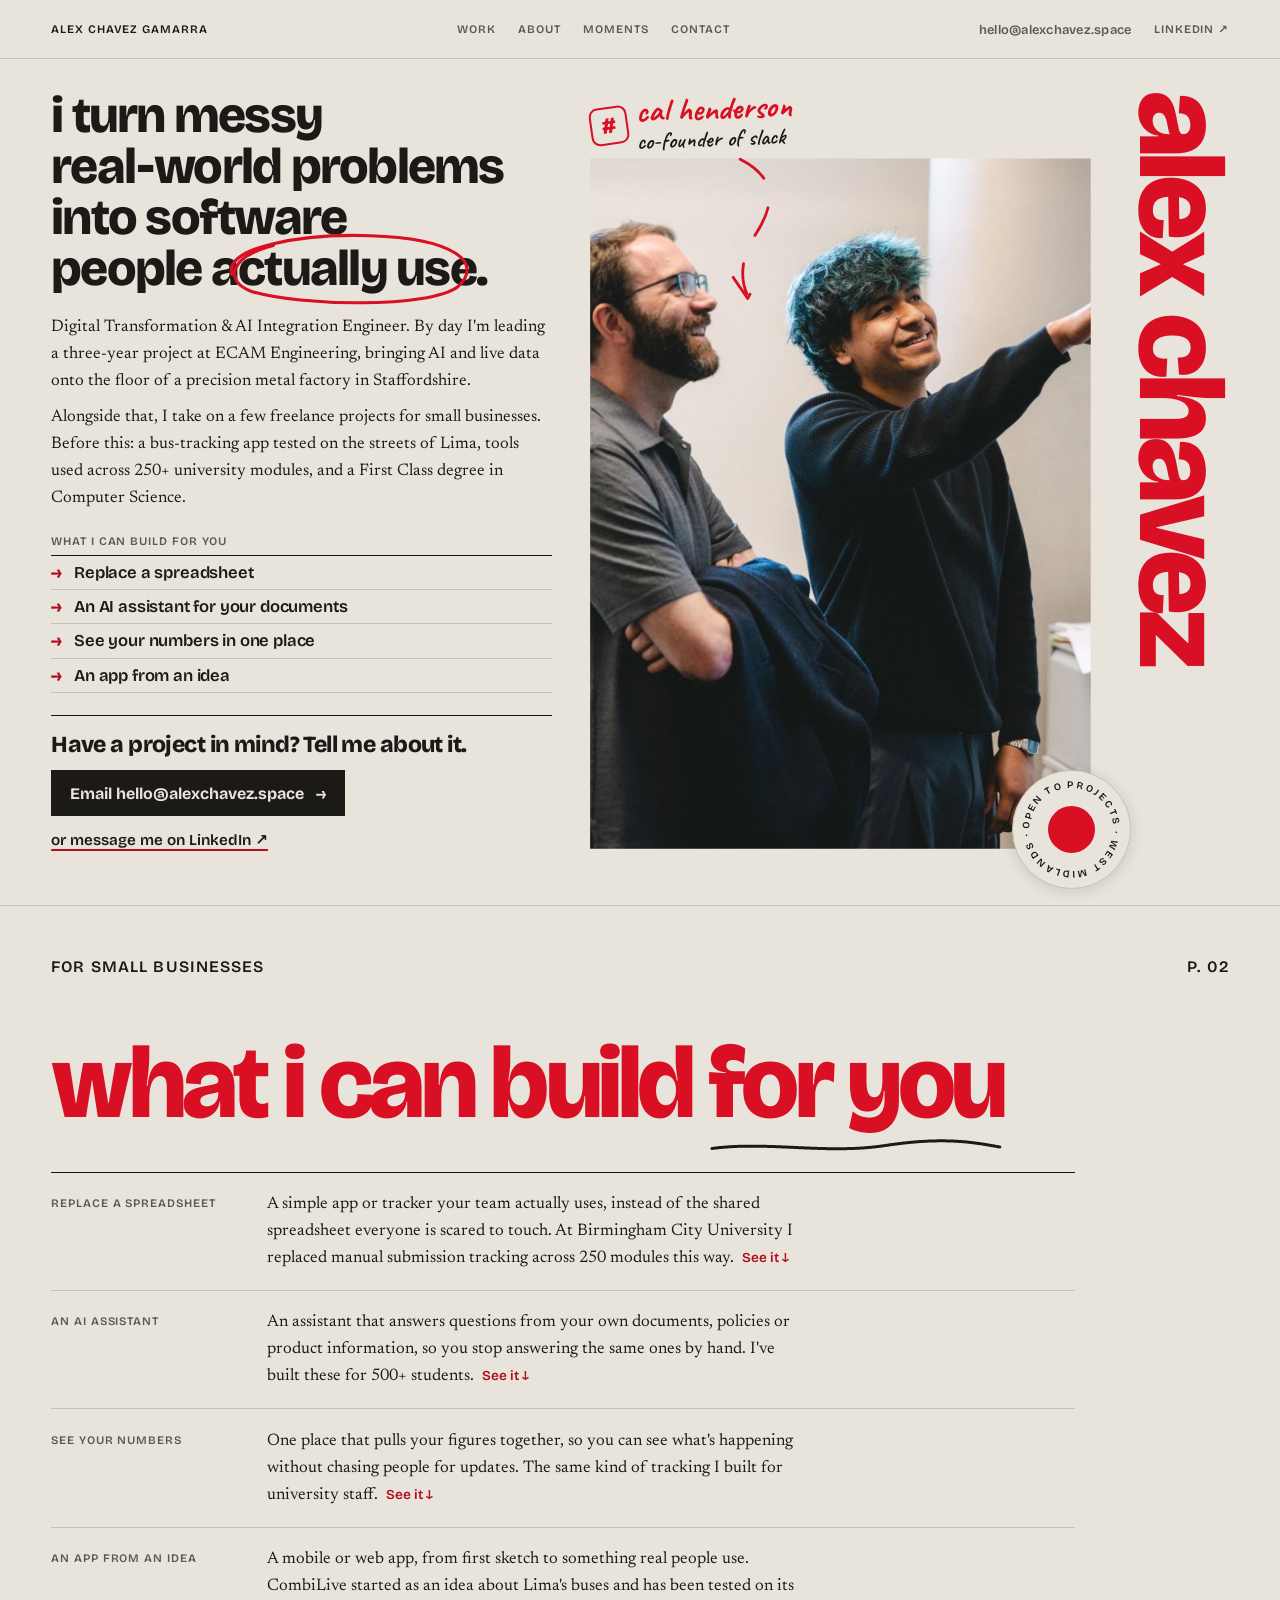
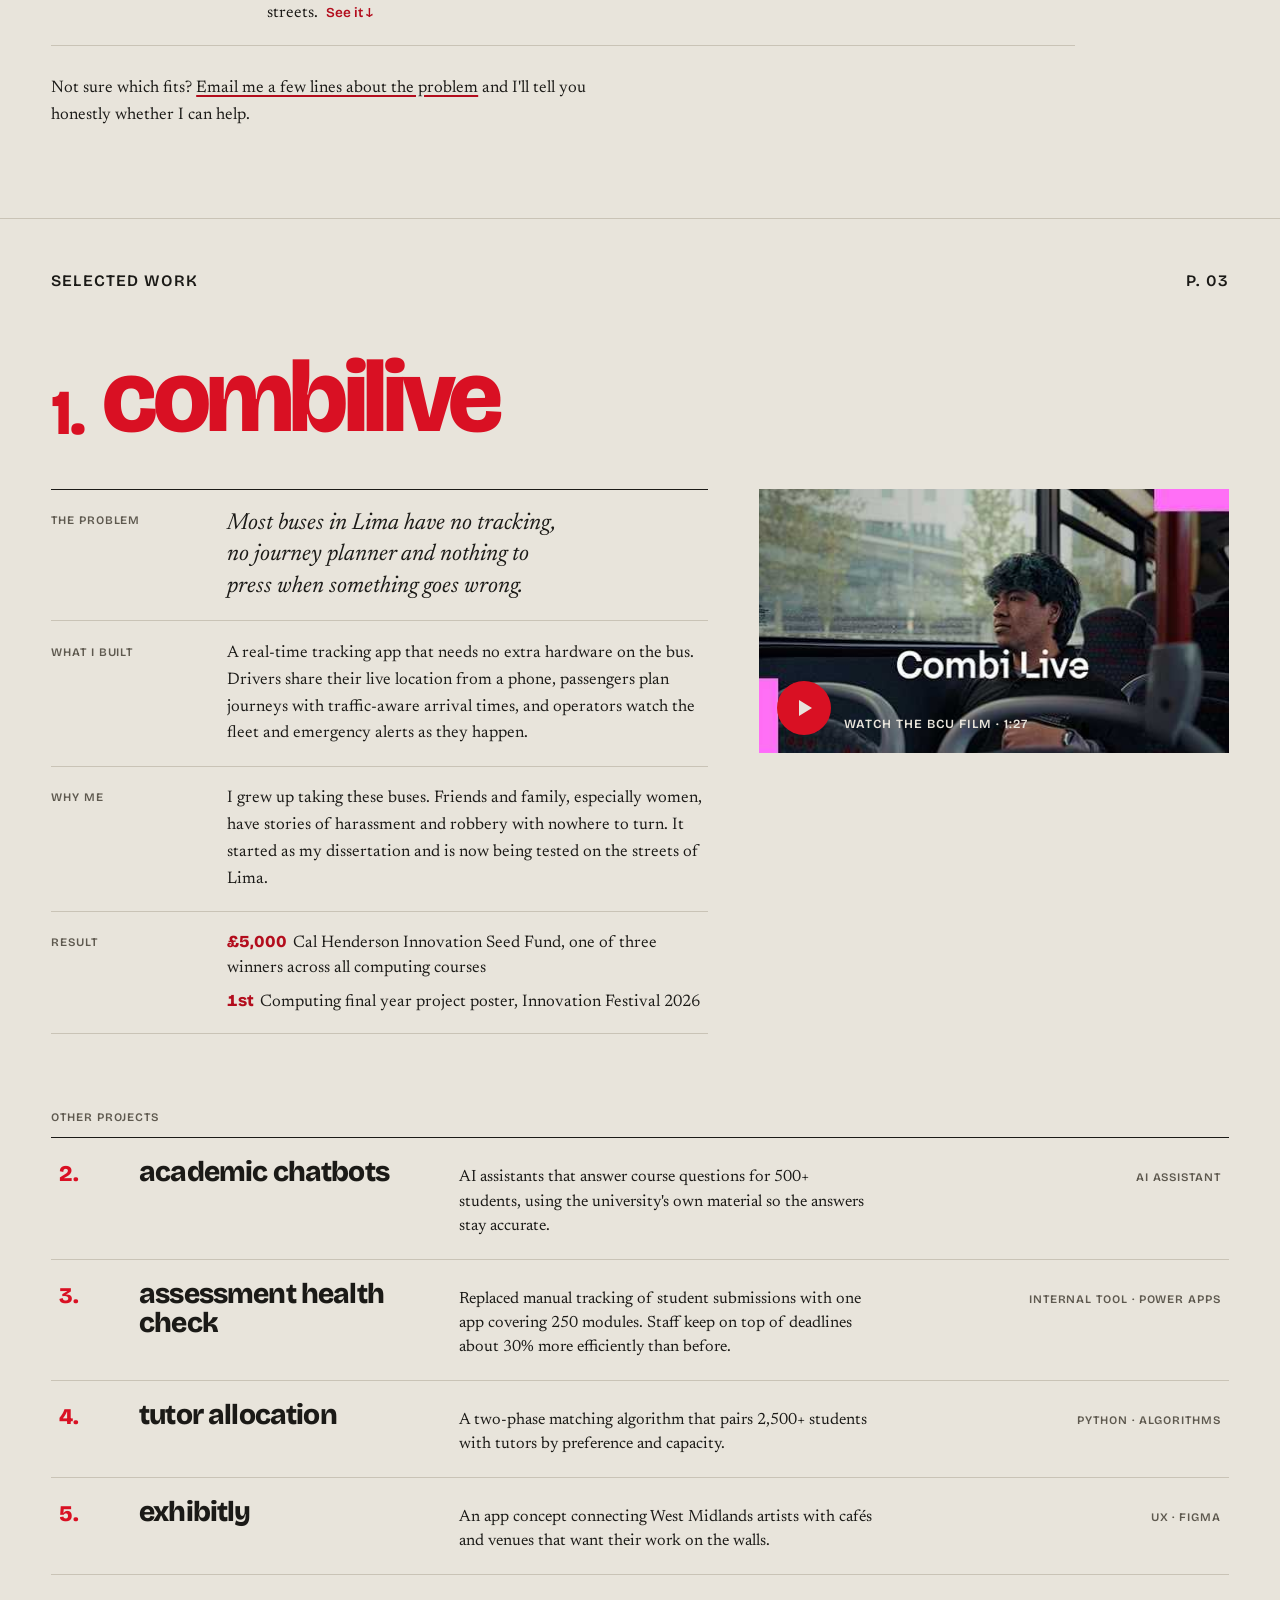
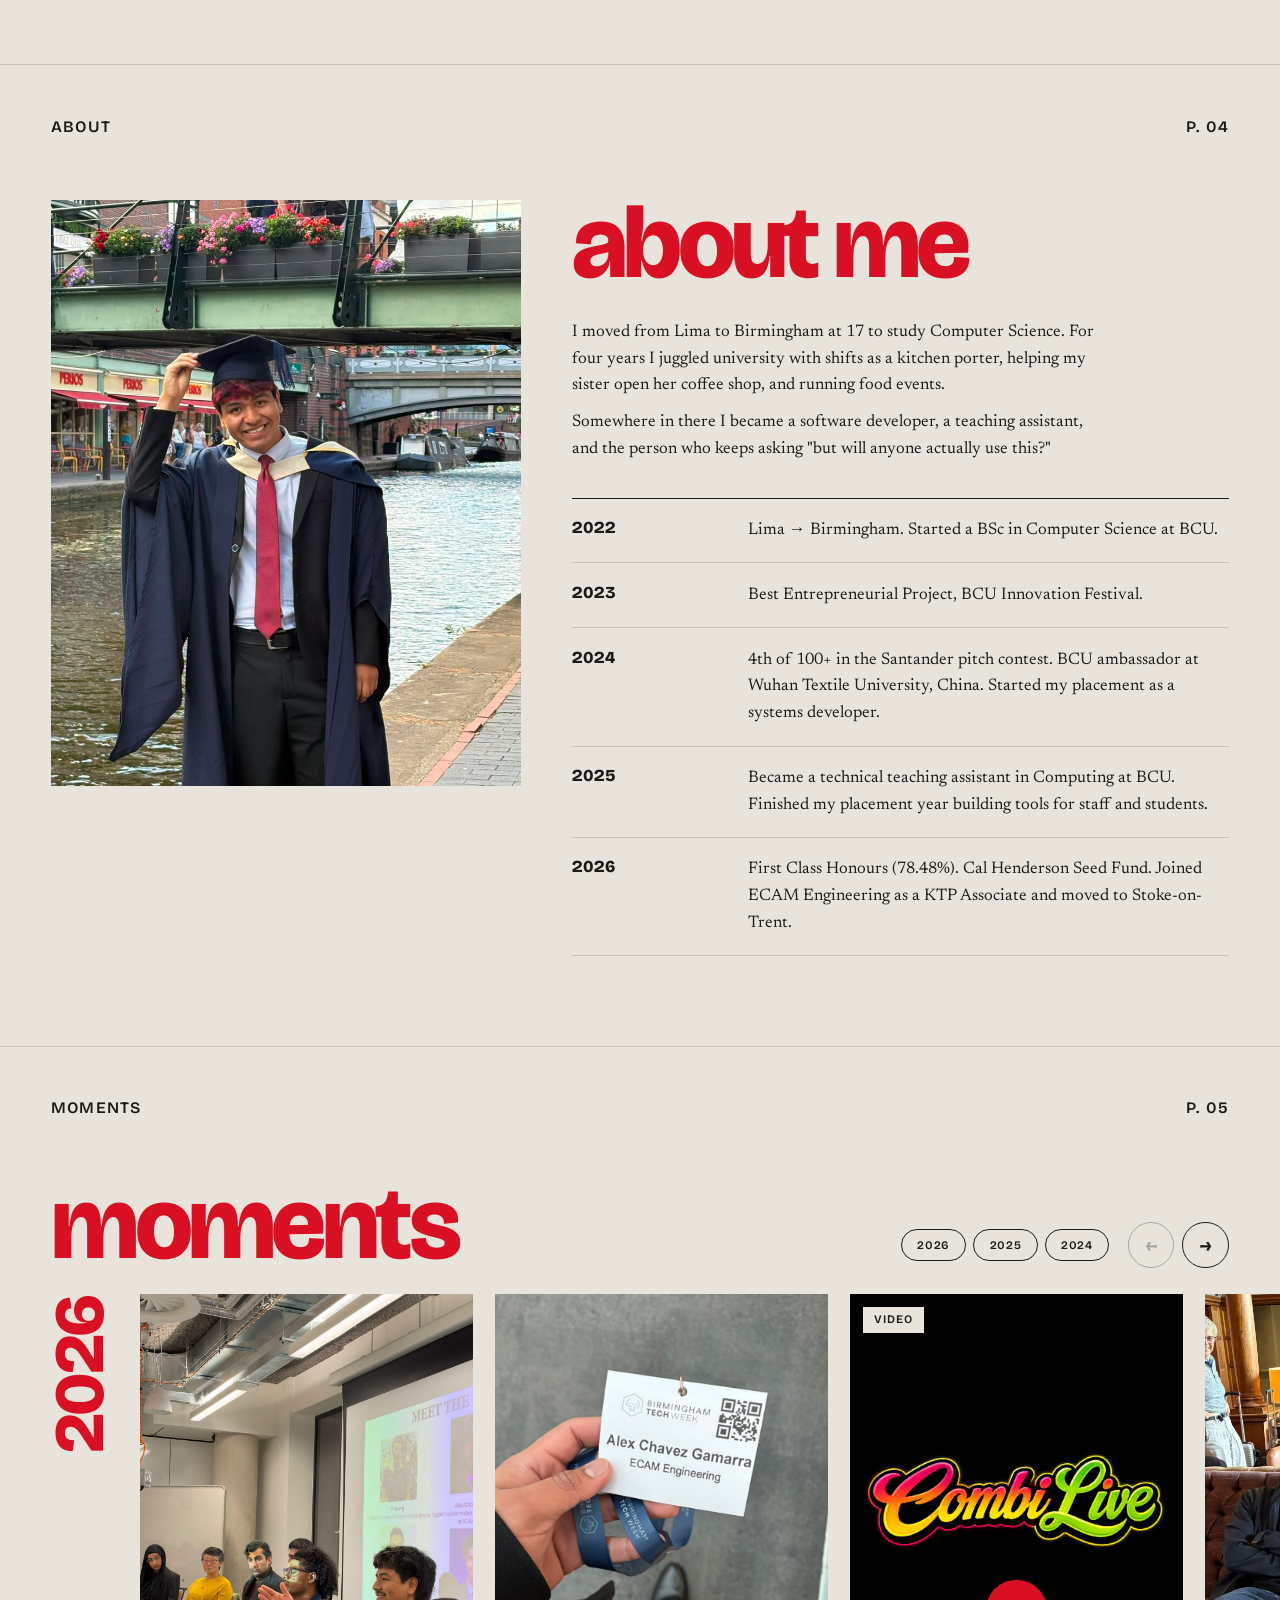
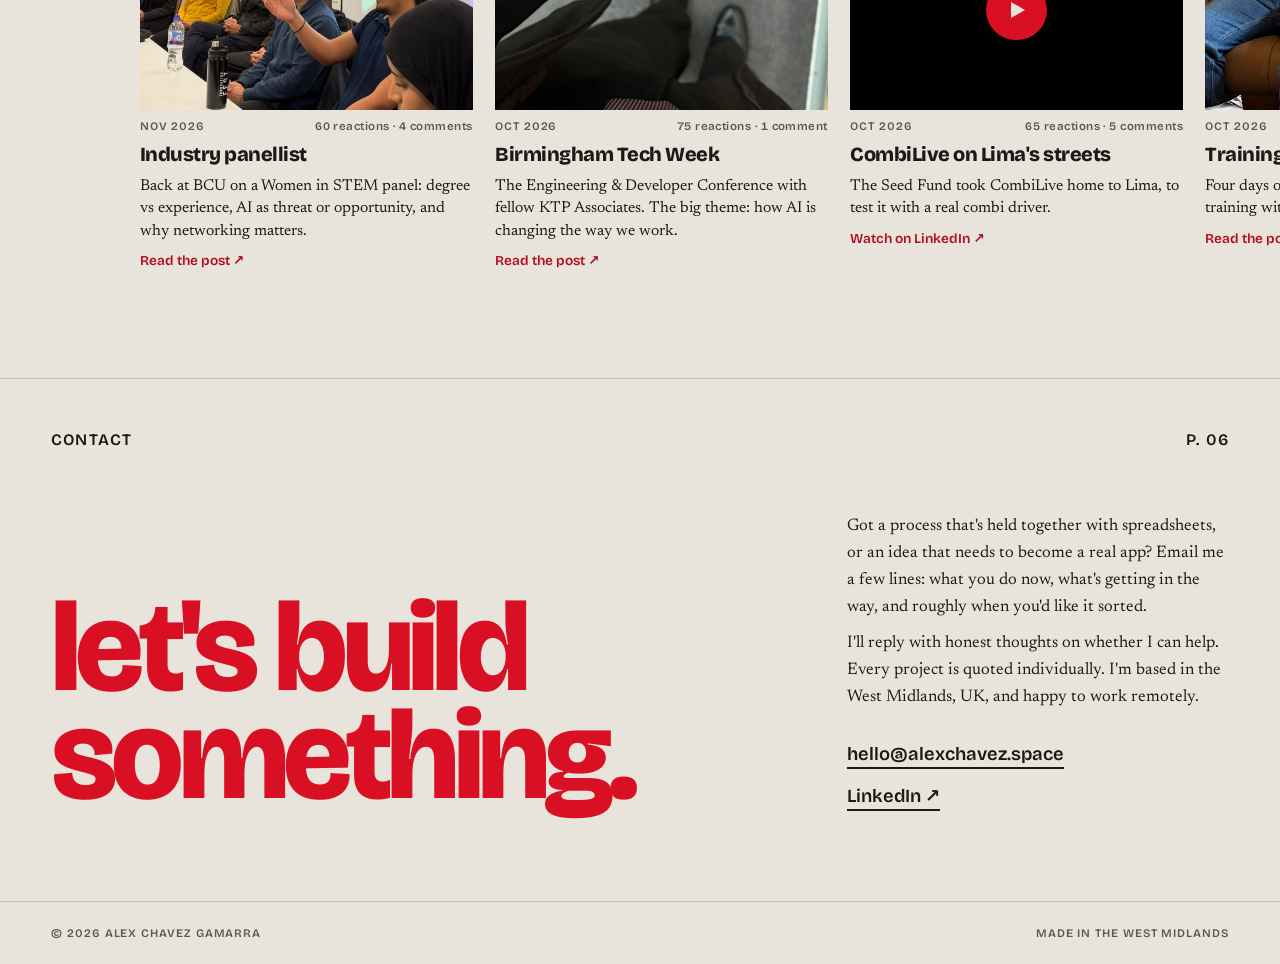
==== commit acc3d307: "Speak to small business owners; Z-pattern hero, width cap, About photo - Add "what i can build for y" ====
--- a/index.html
+++ b/index.html
@@ -17,6 +17,7 @@
 <link rel="preconnect" href="https://fonts.googleapis.com">
 <link rel="preconnect" href="https://fonts.gstatic.com" crossorigin>
 <link href="https://fonts.googleapis.com/css2?family=Bricolage+Grotesque:opsz,wght@12..96,400;12..96,600;12..96,800&family=Newsreader:ital,opsz,wght@0,6..72,400;0,6..72,500;1,6..72,400&family=Caveat:wght@600;700&display=swap" rel="stylesheet">
+<script>document.documentElement.classList.add('js')</script>
 <link rel="stylesheet" href="portfolio.css">
 </head>
 <body>
@@ -24,19 +25,35 @@
 <header class="topbar">
   <a class="brand press" href="#top">Alex Chavez Gamarra</a>
   <nav><a href="#work">Work</a><a href="#about">About</a><a href="#moments">Moments</a><a href="#contact">Contact</a></nav>
-  <div class="top-contact"><a href="mailto:hello@alexchavez.space">hello@alexchavez.space</a><a class="lk" href="https://www.linkedin.com/in/alex-chavez-gamarra/" target="_blank" rel="noopener">LinkedIn ↗</a></div>
+  <div class="top-contact"><a href="mailto:hello@alexchavez.space" aria-label="Email hello@alexchavez.space"><span class="em-full">hello@alexchavez.space</span><span class="em-short">Email</span></a><a class="lk" href="https://www.linkedin.com/in/alex-chavez-gamarra/" target="_blank" rel="noopener">LinkedIn ↗</a></div>
 </header>
 
 <!-- HERO -->
 <section class="sheet" id="top">
   <div class="hero">
-    <div>
+    <div class="hero-text">
       <h1 class="statement rv">i turn messy real&#8209;world problems into software people
         <span class="circled">actually use.<svg viewBox="0 0 220 70" aria-hidden="true"><path d="M14 40 C 6 18, 70 6, 128 8 C 196 10, 222 30, 200 50 C 176 68, 70 66, 30 54 C 8 46, 10 26, 48 16"/></svg></span>
       </h1>
-      <p class="small rv">Digital Transformation &amp; AI Integration Engineer. Right now I'm leading a three‑year Knowledge Transfer Partnership at ECAM Engineering, bringing AI and live data onto the floor of a precision metal factory in Staffordshire.</p>
-      <p class="small rv">Before that: a live bus‑tracking system for Lima, tools used across 250+ university modules, and a First Class degree in Computer Science.</p>
-      <div class="links rv"><a class="press" href="#work">See the work ↓</a><a class="press" href="#contact">Get in touch</a></div>
+      <p class="small rv">Digital Transformation &amp; AI Integration Engineer. By day I'm leading a three‑year project at ECAM Engineering, bringing AI and live data onto the floor of a precision metal factory in Staffordshire.</p>
+      <p class="small rv">Alongside that, I take on a few freelance projects for small businesses. Before this: a bus‑tracking app tested on the streets of Lima, tools used across 250+ university modules, and a First Class degree in Computer Science.</p>
+      <nav class="hero-offers rv" aria-labelledby="offers-title">
+        <p class="label" id="offers-title">What I can build for you</p>
+        <ul>
+          <li><a href="#build-sheet"><span class="arr" aria-hidden="true">→</span>Replace a spreadsheet</a></li>
+          <li><a href="#build-ai"><span class="arr" aria-hidden="true">→</span>An AI assistant for your documents</a></li>
+          <li><a href="#build-numbers"><span class="arr" aria-hidden="true">→</span>See your numbers in one place</a></li>
+          <li><a href="#build-app"><span class="arr" aria-hidden="true">→</span>An app from an idea</a></li>
+        </ul>
+      </nav>
+
+      <div class="hero-cta rv">
+        <p class="cta-ask">Have a project in mind? Tell me about it.</p>
+        <div class="cta-row">
+          <a class="cta-email press" href="mailto:hello@alexchavez.space">Email hello@alexchavez.space <span aria-hidden="true">→</span></a>
+          <a class="cta-li" href="https://www.linkedin.com/in/alex-chavez-gamarra/" target="_blank" rel="noopener">or message me on LinkedIn ↗</a>
+        </div>
+      </div>
     </div>
 
     <div class="photo-wrap rv">
@@ -57,9 +74,28 @@
   </div>
 </section>
 
+<!-- WHAT I CAN BUILD -->
+<section class="sheet" id="build">
+  <div class="meta"><span>For small businesses</span><span>p. 02</span></div>
+  <div class="build">
+    <h2 class="big rv">what i can build <span class="underlined">for you<svg viewBox="0 0 300 30" preserveAspectRatio="none" aria-hidden="true"><path d="M4 18 C 60 8, 120 26, 180 14 S 270 10, 296 16"/></svg></span></h2>
+    <div class="spec rv">
+      <div class="spec-row" id="build-sheet"><span class="label">Replace a spreadsheet</span>
+        <p class="small">A simple app or tracker your team actually uses, instead of the shared spreadsheet everyone is scared to touch. At Birmingham City University I replaced manual submission tracking across 250 modules this way. <a class="proof" href="#health-check">See it ↓</a></p></div>
+      <div class="spec-row" id="build-ai"><span class="label">An AI assistant</span>
+        <p class="small">An assistant that answers questions from your own documents, policies or product information, so you stop answering the same ones by hand. I've built these for 500+ students. <a class="proof" href="#chatbots">See it ↓</a></p></div>
+      <div class="spec-row" id="build-numbers"><span class="label">See your numbers</span>
+        <p class="small">One place that pulls your figures together, so you can see what's happening without chasing people for updates. The same kind of tracking I built for university staff. <a class="proof" href="#health-check">See it ↓</a></p></div>
+      <div class="spec-row" id="build-app"><span class="label">An app from an idea</span>
+        <p class="small">A mobile or web app, from first sketch to something real people use. CombiLive started as an idea about Lima's buses and has been tested on its streets. <a class="proof" href="#work">See it ↓</a></p></div>
+    </div>
+    <p class="small build-note rv">Not sure which fits? <a href="mailto:hello@alexchavez.space">Email me a few lines about the problem</a> and I'll tell you honestly whether I can help.</p>
+  </div>
+</section>
+
 <!-- WORK -->
 <section class="sheet" id="work">
-  <div class="meta"><span>Selected work</span><span>p. 02</span></div>
+  <div class="meta"><span>Selected work</span><span>p. 03</span></div>
 
   <div class="head rv"><span class="num">1.</span><h2 class="big">combilive</h2></div>
 
@@ -86,8 +122,8 @@
   <div class="more">
     <span class="label rv">Other projects</span>
     <div class="rows">
-      <div class="row rv"><span class="n">2.</span><h3>academic chatbots</h3><p>Multi‑agent AI assistants that answer course questions for 500+ students, grounded in the university's own material.</p><span class="label tag">AI · GPT · Pinecone</span></div>
-      <div class="row rv"><span class="n">3.</span><h3>assessment health check</h3><p>A Power Apps tool that tracks submissions across 250 modules, about 30% faster than the old process.</p><span class="label tag">Power Apps · Placement</span></div>
+      <div class="row rv" id="chatbots"><span class="n">2.</span><h3>academic chatbots</h3><p>AI assistants that answer course questions for 500+ students, using the university's own material so the answers stay accurate.</p><span class="label tag">AI assistant</span></div>
+      <div class="row rv" id="health-check"><span class="n">3.</span><h3>assessment health check</h3><p>Replaced manual tracking of student submissions with one app covering 250 modules. Staff keep on top of deadlines about 30% more efficiently than before.</p><span class="label tag">Internal tool · Power Apps</span></div>
       <div class="row rv"><span class="n">4.</span><h3>tutor allocation</h3><p>A two‑phase matching algorithm that pairs 2,500+ students with tutors by preference and capacity.</p><span class="label tag">Python · Algorithms</span></div>
       <div class="row rv"><span class="n">5.</span><h3>exhibitly</h3><p>An app concept connecting West Midlands artists with cafés and venues that want their work on the walls.</p><span class="label tag">UX · Figma</span></div>
     </div>
@@ -96,11 +132,11 @@
 
 <!-- ABOUT -->
 <section class="sheet" id="about">
-  <div class="meta"><span>About</span><span>p. 03</span></div>
+  <div class="meta"><span>About</span><span>p. 04</span></div>
   <div class="about">
-    <div class="cutout rv">
-      <img src="assets/images/alex-chavez.png" alt="Portrait of Alex Chavez Gamarra">
-    </div>
+    <figure class="about-photo rv">
+      <img src="assets/images/graduation.jpg" alt="Alex in his graduation gown and cap beside the canal in Birmingham" loading="lazy">
+    </figure>
     <div>
       <h2 class="big rv" style="margin-bottom:2rem">about me</h2>
       <div class="story rv">
@@ -111,6 +147,7 @@
         <div class="spec-row"><span class="yr">2022</span><p class="small">Lima → Birmingham. Started a BSc in Computer Science at BCU.</p></div>
         <div class="spec-row"><span class="yr">2023</span><p class="small">Best Entrepreneurial Project, BCU Innovation Festival.</p></div>
         <div class="spec-row"><span class="yr">2024</span><p class="small">4th of 100+ in the Santander pitch contest. BCU ambassador at Wuhan Textile University, China. Started my placement as a systems developer.</p></div>
+        <div class="spec-row"><span class="yr">2025</span><p class="small">Became a technical teaching assistant in Computing at BCU. Finished my placement year building tools for staff and students.</p></div>
         <div class="spec-row"><span class="yr">2026</span><p class="small">First Class Honours (78.48%). Cal Henderson Seed Fund. Joined ECAM Engineering as a KTP Associate and moved to Stoke-on-Trent.</p></div>
       </div>
     </div>
@@ -119,7 +156,7 @@
 
 <!-- MOMENTS -->
 <section class="sheet" id="moments">
-  <div class="meta"><span>Moments</span><span>p. 04</span></div>
+  <div class="meta"><span>Moments</span><span>p. 05</span></div>
   <div class="strip-intro">
     <h2 class="big rv">moments</h2>
     <div class="strip-tools rv">
@@ -298,16 +335,18 @@
 
 <dialog class="player" id="player" aria-label="Video player">
   <video id="player-video" controls playsinline preload="none"></video>
+  <p class="player-status" id="player-status" role="status" aria-live="polite"></p>
   <div class="player-bar"><a id="player-link" href="#" target="_blank" rel="noopener">Open the original ↗</a><button type="button" id="player-close">Close</button></div>
 </dialog>
 
 <!-- CONTACT -->
 <section class="sheet" id="contact">
-  <div class="meta"><span>Contact</span><span>p. 05</span></div>
+  <div class="meta"><span>Contact</span><span>p. 06</span></div>
   <div class="contact">
     <h2 class="big rv">let's build something.</h2>
     <div class="rv">
-      <p class="small">Got a process that's held together with spreadsheets, or an idea that needs to become a real app? Tell me about it. I'm based in the West Midlands, UK, and happy to work remotely.</p>
+      <p class="small">Got a process that's held together with spreadsheets, or an idea that needs to become a real app? Email me a few lines: what you do now, what's getting in the way, and roughly when you'd like it sorted.</p>
+      <p class="small">I'll reply with honest thoughts on whether I can help. Every project is quoted individually. I'm based in the West Midlands, UK, and happy to work remotely.</p>
       <div class="links"><a class="press" href="mailto:hello@alexchavez.space">hello@alexchavez.space</a><a class="press" href="https://www.linkedin.com/in/alex-chavez-gamarra/" target="_blank" rel="noopener">LinkedIn ↗</a></div>
     </div>
   </div>
--- a/portfolio.css
+++ b/portfolio.css
@@ -6,9 +6,14 @@
   --ink-2:#5E594F;
   --rule:#C9C3B6;
   --red:#D91023;
+  --red-ink:#B30D1D; /* small red text: 5.5:1 on paper, vs 4.0:1 for --red */
   --display:'Bricolage Grotesque', 'Arial Narrow', system-ui, sans-serif;
   --serif:'Newsreader', Georgia, 'Times New Roman', serif;
   --ease-out:cubic-bezier(0.23,1,0.32,1);
+  /* Side spacing: normal gutter, growing on very wide screens so content never exceeds ~1600px. */
+  --gutter:max(clamp(1rem,4vw,3.5rem), calc((100vw - 100rem) / 2));
+  /* How far the Moments strip extends past the content edges: same on both sides, never the full screen. */
+  --bleed:clamp(1rem,4vw,3.5rem);
 }
 *,*::before,*::after{ box-sizing:border-box; }
 html{ background:var(--paper); overflow-x:clip; }
@@ -18,7 +23,7 @@
 img{ display:block; max-width:100%; }
 :focus-visible{ outline:2px solid var(--red); outline-offset:3px; }
 
-.sheet{ padding:clamp(1.5rem,4vw,3.5rem) clamp(1rem,4vw,3.5rem) clamp(3rem,7vw,6rem); border-bottom:1px solid var(--rule); position:relative; }
+.sheet{ padding:clamp(1.5rem,4vw,3.5rem) var(--gutter) clamp(3rem,7vw,6rem); border-bottom:1px solid var(--rule); position:relative; }
 .meta{
   display:flex; justify-content:space-between; gap:1rem; flex-wrap:wrap;
   font-family:var(--display); font-size:0.72rem; font-weight:600; letter-spacing:0.08em; text-transform:uppercase; color:var(--ink-2);
@@ -33,13 +38,15 @@
   position:sticky; top:0; z-index:60;
   display:flex; justify-content:space-between; align-items:center; gap:1.2rem;
   background:var(--paper); border-bottom:1px solid var(--rule);
-  padding:1.35rem clamp(1rem,4vw,3.5rem);
+  padding:1.35rem var(--gutter);
   font-family:var(--display); font-size:0.72rem; font-weight:600; letter-spacing:0.08em; text-transform:uppercase;
 }
 .topbar a{ text-decoration:none; white-space:nowrap; }
 .topbar .brand{ color:var(--ink); }
 .topbar nav{ display:flex; gap:1.4rem; color:var(--ink-2); }
 .topbar .top-contact{ display:flex; gap:1.4rem; color:var(--ink-2); }
+.topbar .em-full{ text-transform:none; letter-spacing:0.02em; font-size:0.8rem; }
+.topbar .em-short{ display:none; }
 section[id]{ scroll-margin-top:4.4rem; }
 
 .label{ font-family:var(--display); font-size:0.72rem; font-weight:600; letter-spacing:0.08em; text-transform:uppercase; color:var(--ink-2); }
@@ -57,15 +64,51 @@
 .circled{ position:relative; white-space:nowrap; }
 .circled svg{ position:absolute; left:-8%; top:-22%; width:116%; height:144%; overflow:visible; pointer-events:none; }
 .circled path{ fill:none; stroke:var(--red); stroke-width:2.6; stroke-linecap:round; stroke-linejoin:round;
-  stroke-dasharray:640; stroke-dashoffset:640; transition:stroke-dashoffset 900ms var(--ease-out) 450ms; }
-.on .circled path{ stroke-dashoffset:0; }
+  stroke-dasharray:640; stroke-dashoffset:0; transition:stroke-dashoffset 900ms var(--ease-out) 450ms; }
+.js .circled path{ stroke-dashoffset:640; }
+.js .on .circled path{ stroke-dashoffset:0; }
 .links{ display:flex; gap:1.6rem; flex-wrap:wrap; margin-top:2rem; font-family:var(--display); font-weight:600; font-size:0.95rem; }
+
+/* Z pattern: headline top-left, name top-right, photo diagonal, CTA bottom-left, badge bottom-right */
+.hero-text{ display:flex; flex-direction:column; align-self:stretch; }
+.hero-offers{ margin:2.2rem 0 3rem; max-width:32rem; }
+.hero-offers .label{ display:block; margin:0 0 0.6rem; }
+.hero-offers ul{ list-style:none; margin:0; padding:0; border-top:1px solid var(--ink); }
+.hero-offers li{ border-bottom:1px solid var(--rule); }
+.hero-offers a{
+  display:flex; align-items:baseline; gap:0.75rem; padding:0.7rem 0;
+  font-family:var(--display); font-weight:600; font-size:clamp(1.02rem,1.3vw,1.18rem); letter-spacing:-0.01em;
+  color:var(--ink); text-decoration:none; transition:color 150ms ease;
+}
+.hero-offers .arr{ color:var(--red-ink); font-weight:800; transition:transform 200ms var(--ease-out); }
+[id^="build-"]{ scroll-margin-top:5.5rem; }
+.hero-cta{ margin-top:auto; max-width:38rem; border-top:1px solid var(--ink); padding-top:1.4rem; }
+.cta-ask{ font-family:var(--display); font-weight:800; font-size:clamp(1.3rem,1.8vw,1.65rem); letter-spacing:-0.025em; line-height:1.15; margin:0 0 1.1rem; }
+.cta-row{ display:flex; flex-wrap:wrap; align-items:center; gap:0.9rem 1.5rem; }
+.cta-email{
+  display:inline-flex; align-items:center; gap:0.7rem; background:var(--ink); color:var(--paper);
+  font-family:var(--display); font-weight:700; font-size:1rem; text-decoration:none; padding:1rem 1.35rem;
+  transition:background-color 150ms ease, transform 160ms var(--ease-out);
+}
+.cta-li{ font-family:var(--display); font-weight:600; font-size:0.95rem; color:var(--ink);
+  text-decoration:underline; text-decoration-color:var(--red-ink); text-decoration-thickness:2px; text-underline-offset:0.25em; }
+
+/* hand-drawn underline on "for you" */
+.underlined{ position:relative; white-space:nowrap; }
+.underlined svg{ position:absolute; left:0; bottom:-0.12em; width:100%; height:0.22em; overflow:visible; pointer-events:none; }
+.underlined path{ fill:none; stroke:var(--ink); stroke-width:3; stroke-linecap:round; vector-effect:non-scaling-stroke;
+  stroke-dasharray:1; stroke-dashoffset:0; transition:stroke-dashoffset 800ms var(--ease-out) 350ms; }
+.js .underlined path{ stroke-dashoffset:1; }
+.js .on .underlined path{ stroke-dashoffset:0; }
 .links a{ display:inline-block; text-decoration:none; border-bottom:2px solid var(--ink); padding-bottom:2px; }
 
-.photo-wrap{ position:relative; padding-top:4.8rem; }
-.photo-wrap .shot{ position:relative; }
-.photo-wrap img{ width:100%; aspect-ratio:1/1; object-fit:cover; object-position:50% 40%; }
-.badge{ position:absolute; bottom:-2.4rem; left:-2.4rem; width:7.5rem; height:7.5rem; }
+/* The hero fits the first screen: top bar (~4rem) + this section's own top/bottom padding. */
+#top{ padding-top:2rem; padding-bottom:3.5rem; }
+.hero{ min-height:max(36rem, min(calc(100vh - 9.6rem), 58rem)); min-height:max(36rem, min(calc(100svh - 9.6rem), 58rem)); }
+.photo-wrap{ position:relative; padding-top:4.8rem; align-self:stretch; display:flex; flex-direction:column; }
+.photo-wrap .shot{ position:relative; flex:1; min-height:0; }
+.photo-wrap img{ width:100%; height:100%; object-fit:cover; object-position:50% 40%; }
+.badge{ position:absolute; bottom:-2.2rem; right:-2.2rem; width:6.8rem; height:6.8rem; }
 
 /* hand-written annotation pointing at Cal */
 .note{ position:absolute; top:0; left:0; right:0; height:100%; pointer-events:none; }
@@ -80,22 +123,25 @@
 }
 .note svg{ position:absolute; left:0; top:0; width:100%; height:100%; overflow:visible; }
 .note path{ fill:none; stroke:var(--red); stroke-width:2.8; stroke-linecap:round; stroke-linejoin:round; vector-effect:non-scaling-stroke;
-  stroke-dasharray:1; stroke-dashoffset:1; transition:stroke-dashoffset 700ms var(--ease-out) 900ms; }
-.on .note path{ stroke-dashoffset:0; }
-.note-label{ opacity:0; transition:opacity 400ms ease 800ms; }
-.on .note-label{ opacity:1; }
+  stroke-dasharray:1; stroke-dashoffset:0; transition:stroke-dashoffset 700ms var(--ease-out) 900ms; }
+.js .note path{ stroke-dashoffset:1; }
+.js .on .note path{ stroke-dashoffset:0; }
+.note-label{ transition:opacity 400ms ease 800ms; }
+.js .note-label{ opacity:0; }
+.js .on .note-label{ opacity:1; }
 .badge::before{ content:''; position:absolute; inset:-5%; background:var(--paper); border-radius:50%; border:1px solid var(--rule); box-shadow:0 2px 14px rgba(27,26,23,0.14); }
 .badge .dot{ position:absolute; inset:28%; background:var(--red); border-radius:50%; }
 .badge svg{ position:relative; width:100%; height:100%; animation:spin 24s linear infinite; }
-.badge text{ font-family:var(--display); font-size:9.8px; font-weight:600; letter-spacing:0.14em; text-transform:uppercase; fill:var(--ink); }
+.badge text{ font-family:var(--display); font-size:11px; font-weight:600; letter-spacing:0.14em; text-transform:uppercase; fill:var(--ink); }
 @keyframes spin{ to{ transform:rotate(360deg); } }
 
 .vname{
   writing-mode:vertical-rl; font-family:var(--display); font-weight:800; color:var(--red);
-  font-size:clamp(4rem,9.5vw,8.5rem); line-height:0.82; letter-spacing:-0.04em; margin:0; justify-self:start;
-  opacity:0; transition:opacity 700ms var(--ease-out) 150ms;
-}
-.on .vname{ opacity:1; }
+  font-size:clamp(4rem, min(9.5vw, 14svh), 8.5rem); line-height:0.82; letter-spacing:-0.04em; margin:0; justify-self:start;
+  transition:opacity 700ms var(--ease-out) 150ms;
+}
+.js .vname{ opacity:0; }
+.js .on .vname{ opacity:1; }
 
 /* ---------- shared heading ---------- */
 .head{ display:flex; align-items:flex-end; gap:1.2rem; margin:0 0 clamp(2rem,4vw,3rem); flex-wrap:wrap; }
@@ -105,16 +151,24 @@
 /* ---------- the one reading pattern: label | content ---------- */
 .spec{ border-top:1px solid var(--ink); }
 .spec-row{ display:grid; grid-template-columns:9.5rem 1fr; gap:1.5rem; padding:1.15rem 0; border-bottom:1px solid var(--rule); }
+
+/* ---------- what i can build ---------- */
+.build .big{ margin-bottom:clamp(1.8rem,3.5vw,2.8rem); }
+.build .spec{ max-width:64rem; }
+.build .spec-row{ grid-template-columns:12rem 1fr; }
+.proof{ font-family:var(--display); font-weight:600; font-size:0.85rem; color:var(--red-ink); text-decoration:none; white-space:nowrap; margin-left:0.25rem; }
+.build-note{ margin-top:1.8rem; }
+.build-note a{ color:var(--ink); text-decoration:underline; text-decoration-color:var(--red-ink); text-decoration-thickness:2px; text-underline-offset:0.2em; }
 .spec-row .label{ padding-top:0.3rem; }
 .lead{ font-family:var(--serif); font-style:italic; font-size:1.45rem; line-height:1.35; margin:0; max-width:34ch; text-wrap:balance; }
 .wins{ list-style:none; margin:0; padding:0; display:flex; flex-direction:column; gap:0.55rem; }
 .wins li{ font-size:1.05rem; line-height:1.45; }
-.wins b{ font-family:var(--display); font-weight:800; color:var(--red); font-variant-numeric:tabular-nums; margin-right:0.35rem; }
+.wins b{ font-family:var(--display); font-weight:800; color:var(--red-ink); font-variant-numeric:tabular-nums; margin-right:0.35rem; }
 
 /* ---------- work ---------- */
 .feature{ display:grid; grid-template-columns:7fr 5fr; gap:clamp(1.5rem,4vw,3.5rem); align-items:start; }
 .film{
-  position:sticky; top:1.5rem; aspect-ratio:16/9; width:100%; background:var(--ink); color:var(--paper);
+  position:sticky; top:5.2rem; aspect-ratio:16/9; width:100%; background:var(--ink); color:var(--paper);
   display:flex; align-items:flex-end; gap:0.8rem; padding:1.1rem; border:0; text-align:left; font:inherit; cursor:pointer; overflow:hidden;
 }
 .film img{ position:absolute; inset:0; width:100%; height:100%; object-fit:cover; transform:scale(1.02); }
@@ -128,7 +182,7 @@
 .more .label{ display:block; margin-bottom:0.8rem; }
 .row{
   display:grid; grid-template-columns:3.5rem 1.2fr 2fr 1fr; gap:1.5rem; align-items:baseline;
-  padding:1.25rem 0.5rem; border-bottom:1px solid var(--rule); transition:background-color 200ms ease;
+  padding:1.25rem 0.5rem; border-bottom:1px solid var(--rule);
 }
 .rows{ border-top:1px solid var(--ink); }
 .row .n{ font-family:var(--display); font-weight:800; color:var(--red); font-size:1.4rem; }
@@ -138,8 +192,21 @@
 
 /* ---------- about ---------- */
 .about{ display:grid; grid-template-columns:5fr 7fr; gap:clamp(1.5rem,4vw,3.5rem); align-items:start; }
-.cutout{ display:flex; justify-content:center; border-bottom:1px solid var(--ink); }
-.cutout img{ width:100%; max-width:34rem; height:auto; }
+.about-photo{ margin:0; }
+.about-photo img{ width:100%; aspect-ratio:4/5; object-fit:cover; object-position:50% 28%; }
+
+/* Shorter screens (e.g. a laptop at 150% zoom): tighten the hero so the email block still fits the first view. */
+@media (min-width:821px) and (max-height:900px){
+  .statement{ margin-bottom:1.2rem; }
+  .small + .small{ margin-top:0.6rem; }
+  .hero-offers{ margin:1.4rem 0 1.4rem; }
+  .hero-offers .label{ margin-bottom:0.4rem; }
+  .hero-offers a{ padding:0.45rem 0; }
+  .hero-cta{ padding-top:1rem; }
+  .cta-ask{ margin-bottom:0.7rem; }
+  .cta-email{ padding:0.85rem 1.2rem; }
+  .photo-wrap{ padding-top:4.2rem; }
+}
 .about .story{ margin-bottom:2.2rem; }
 .yr{ font-family:var(--display); font-weight:800; font-size:1.05rem; font-variant-numeric:tabular-nums; }
 
@@ -148,8 +215,8 @@
 .strip{
   position:relative; display:flex; gap:1.4rem;
   overflow-x:auto; scroll-snap-type:x mandatory; overscroll-behavior-x:contain;
-  padding-bottom:1.2rem; margin:0 calc(-1 * clamp(1rem,4vw,3.5rem)); padding-inline:clamp(1rem,4vw,3.5rem);
-  scroll-padding-inline:clamp(1rem,4vw,3.5rem); scrollbar-width:thin; scrollbar-color:var(--ink-2) transparent;
+  padding-bottom:1.2rem; margin:0 calc(-1 * var(--bleed)); padding-inline:var(--bleed);
+  scroll-padding-inline:var(--bleed); scrollbar-width:thin; scrollbar-color:var(--ink-2) transparent;
 }
 .strip-tools{ display:flex; align-items:center; gap:1.2rem; flex-wrap:wrap; }
 .arrows{ display:flex; gap:0.5rem; }
@@ -178,14 +245,14 @@
 }
 .moment .play.low{ top:76%; }
 .moment .play::after{ content:''; border-style:solid; border-width:0.55rem 0 0.55rem 0.9rem; border-color:transparent transparent transparent var(--paper); margin-left:0.22rem; }
-.moment .kind{ position:absolute; left:0.8rem; top:0.8rem; background:var(--paper); color:var(--ink); padding:0.25rem 0.5rem;
-  font-family:var(--display); font-weight:600; font-size:0.66rem; letter-spacing:0.08em; text-transform:uppercase; }
+.moment .kind{ position:absolute; left:0.8rem; top:0.8rem; background:var(--paper); color:var(--ink); padding:0.45rem 0.7rem;
+  font-family:var(--display); font-weight:600; font-size:0.72rem; line-height:1; letter-spacing:0.08em; text-transform:uppercase; }
 .moment .row-meta{ display:flex; justify-content:space-between; gap:0.8rem; }
 .moment .react{ font-family:var(--display); font-weight:600; font-size:0.72rem; letter-spacing:0.04em; color:var(--ink-2); font-variant-numeric:tabular-nums; white-space:nowrap; }
-.moment .react b{ color:var(--red); font-weight:800; }
+.moment .react b{ color:inherit; font-weight:600; }
 .moment h3{ font-family:var(--display); font-weight:800; font-size:1.25rem; letter-spacing:-0.025em; line-height:1.1; margin:0; }
 .moment p{ margin:0; font-size:0.98rem; line-height:1.45; }
-.moment .go{ font-family:var(--display); font-weight:600; font-size:0.85rem; color:var(--red); text-decoration:none; width:fit-content; }
+.moment .go{ font-family:var(--display); font-weight:600; font-size:0.85rem; color:var(--red-ink); text-decoration:none; width:fit-content; }
 
 .year{ flex:0 0 auto; scroll-snap-align:start; display:flex; align-items:flex-start; padding:0.2rem 0.4rem 0 0; }
 .year span{ writing-mode:vertical-rl; transform:rotate(180deg); font-family:var(--display); font-weight:800; color:var(--red);
@@ -202,6 +269,8 @@
 dialog.player[open]::backdrop{ background:rgba(27,26,23,0.82); }
 @starting-style{ dialog.player[open]::backdrop{ background:rgba(27,26,23,0); } }
 dialog.player video{ display:block; max-width:min(92vw,1100px); max-height:80vh; background:#000; }
+.player-status{ margin:0.6rem 0 0; min-height:1.3em; color:var(--paper); font-family:var(--display); font-weight:600; font-size:0.85rem; }
+.player-status:empty{ display:none; }
 .player-bar{ display:flex; justify-content:space-between; align-items:center; gap:1rem; margin-top:0.8rem; color:var(--paper);
   font-family:var(--display); font-weight:600; font-size:0.85rem; }
 .player-bar a{ color:var(--paper); }
@@ -212,17 +281,21 @@
 .contact{ display:grid; grid-template-columns:8fr 4fr; gap:2rem; align-items:end; }
 .contact .big{ font-size:clamp(3.2rem,10vw,9rem); }
 .contact .links{ font-size:1.15rem; flex-direction:column; gap:1rem; align-items:flex-start; }
-footer.meta{ margin:0; padding:1.5rem clamp(1rem,4vw,3.5rem); }
+footer.meta{ margin:0; padding:1.5rem var(--gutter); }
 
 /* ---------- hover, only where a real pointer exists ---------- */
 @media (hover:hover) and (pointer:fine){
-  .meta nav a:hover{ color:var(--red); }
-  .topbar a:hover{ color:var(--red); }
+  .meta nav a:hover{ color:var(--red-ink); }
+  .topbar a:hover{ color:var(--red-ink); }
+  .proof:hover{ text-decoration:underline; }
   .jumps button:hover{ background:var(--ink); color:var(--paper); }
   .links a{ transition:color 150ms ease, border-color 150ms ease, transform 160ms var(--ease-out); }
-  .links a:hover{ color:var(--red); border-color:var(--red); }
+  .links a:hover{ color:var(--red-ink); border-color:var(--red-ink); }
+  .cta-email:hover{ background-color:var(--red-ink); }
+  .hero-offers a:hover{ color:var(--red-ink); }
+  .hero-offers a:hover .arr{ transform:translateX(4px); }
+  .cta-li:hover{ color:var(--red-ink); }
   .film:hover .play{ transform:scale(1.08); }
-  .row:hover{ background-color:var(--paper-2); }
   .moment .frame:hover img, .moment .frame:hover video{ transform:scale(1.03); }
   .moment .frame:hover .play{ transform:scale(1.08); }
   .moment .go:hover{ text-decoration:underline; }
@@ -231,19 +304,21 @@
 }
 
 /* ---------- motion ---------- */
-.rv{ opacity:0; transform:translateY(12px); transition:opacity 500ms var(--ease-out), transform 500ms var(--ease-out); }
-.rv.on{ opacity:1; transform:none; }
-.reveal-img{ clip-path:inset(100% 0 0 0); transition:clip-path 900ms var(--ease-out); }
-.on .reveal-img, .reveal-img.on{ clip-path:inset(0 0 0 0); }
+/* Hidden start states only apply once the script has started (html.js), so the page is readable without it. */
+.js .rv{ opacity:0; transform:translateY(12px); transition:opacity 500ms var(--ease-out), transform 500ms var(--ease-out); }
+.js .rv.on{ opacity:1; transform:none; }
+.js .reveal-img{ clip-path:inset(100% 0 0 0); transition:clip-path 900ms var(--ease-out); }
+.js .on .reveal-img, .js .reveal-img.on{ clip-path:inset(0 0 0 0); }
 @media (prefers-reduced-motion: reduce){
-  .rv{ transform:none; transition:opacity 200ms ease; }
-  .reveal-img{ clip-path:none; transition:none; }
-  .circled path{ stroke-dashoffset:0; transition:none; }
+  .js .rv{ transform:none; transition:opacity 200ms ease; }
+  .js .reveal-img{ clip-path:none; transition:none; }
+  .js .circled path{ stroke-dashoffset:0; transition:none; }
   .badge svg{ animation:none; }
   .press:active{ transform:none; }
-  .note path{ stroke-dashoffset:0; transition:none; }
-  .note-label{ opacity:1; transition:none; }
-  .vname{ opacity:1; transition:none; }
+  .js .note path{ stroke-dashoffset:0; transition:none; }
+  .js .note-label{ opacity:1; transition:none; }
+  .js .vname{ opacity:1; transition:none; }
+  .js .underlined path{ stroke-dashoffset:0; transition:none; }
   dialog.player{ transform:none; }
   @starting-style{ dialog.player[open]{ transform:none; } }
 }
@@ -251,10 +326,18 @@
 /* ---------- small screens ---------- */
 @media (max-width:820px){
   .hero{ grid-template-columns:1fr; }
-  .vname{ writing-mode:horizontal-tb; transform:none; order:-1; justify-self:start; font-size:clamp(3.4rem,17vw,6rem); }
+  .vname{ writing-mode:horizontal-tb; transform:none; order:3; justify-self:start; font-size:clamp(3.4rem,17vw,6rem); margin-top:1.4rem; }
+  .hero-offers{ margin-bottom:2rem; }
+  .hero-cta{ margin-top:0; }
+  .hero{ min-height:0; }
+  .photo-wrap{ display:block; }
+  .photo-wrap img{ height:auto; aspect-ratio:1/1; }
   .topbar nav{ display:none; }
   .topbar .lk{ display:none; }
-  .badge{ bottom:-1.8rem; right:-0.5rem; width:6rem; height:6rem; }
+  .badge{ bottom:-1.8rem; left:auto; right:-0.5rem; width:6rem; height:6rem; }
+  .topbar .em-full{ display:none; }
+  .topbar .em-short{ display:inline; }
+  .build .spec-row{ grid-template-columns:1fr; gap:0.4rem; }
   .note-label{ font-size:1.4rem; }
   .strip-tools .arrows{ display:none; }
   .feature,.about,.contact{ grid-template-columns:1fr; }
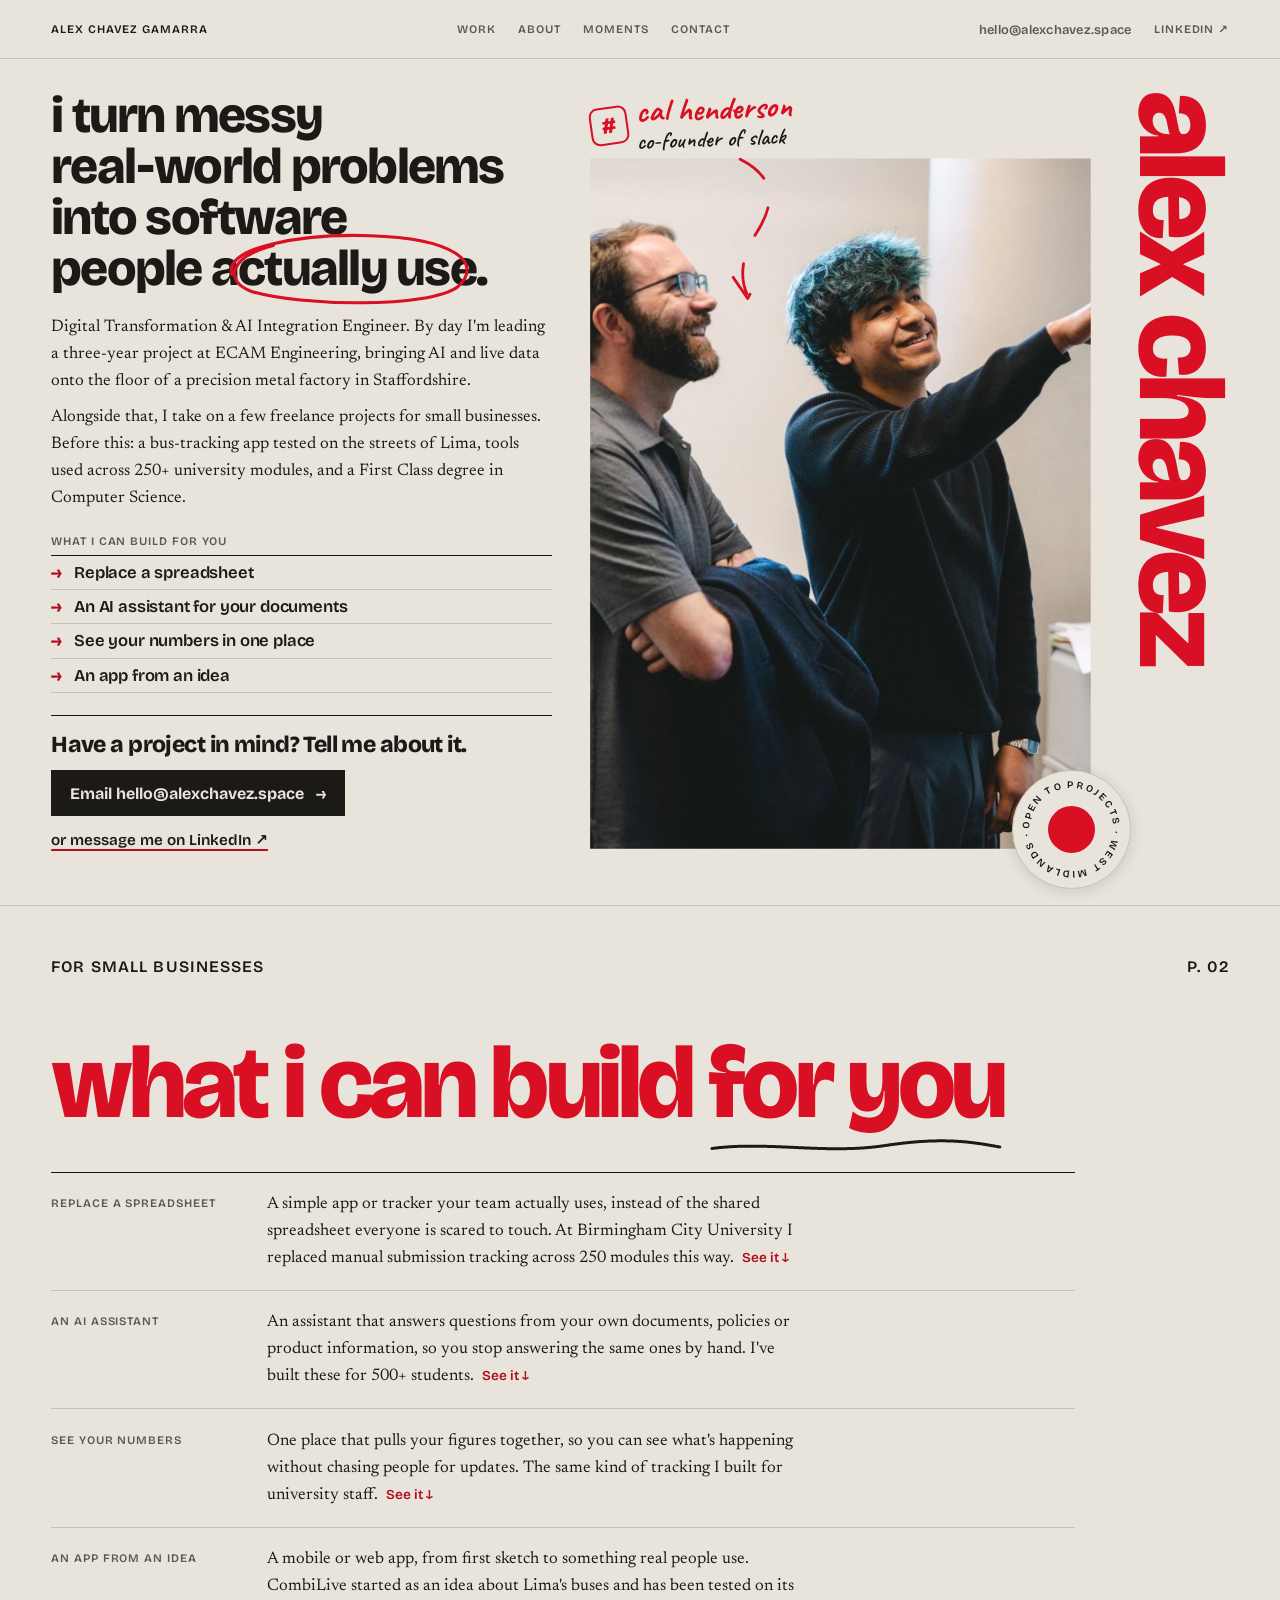
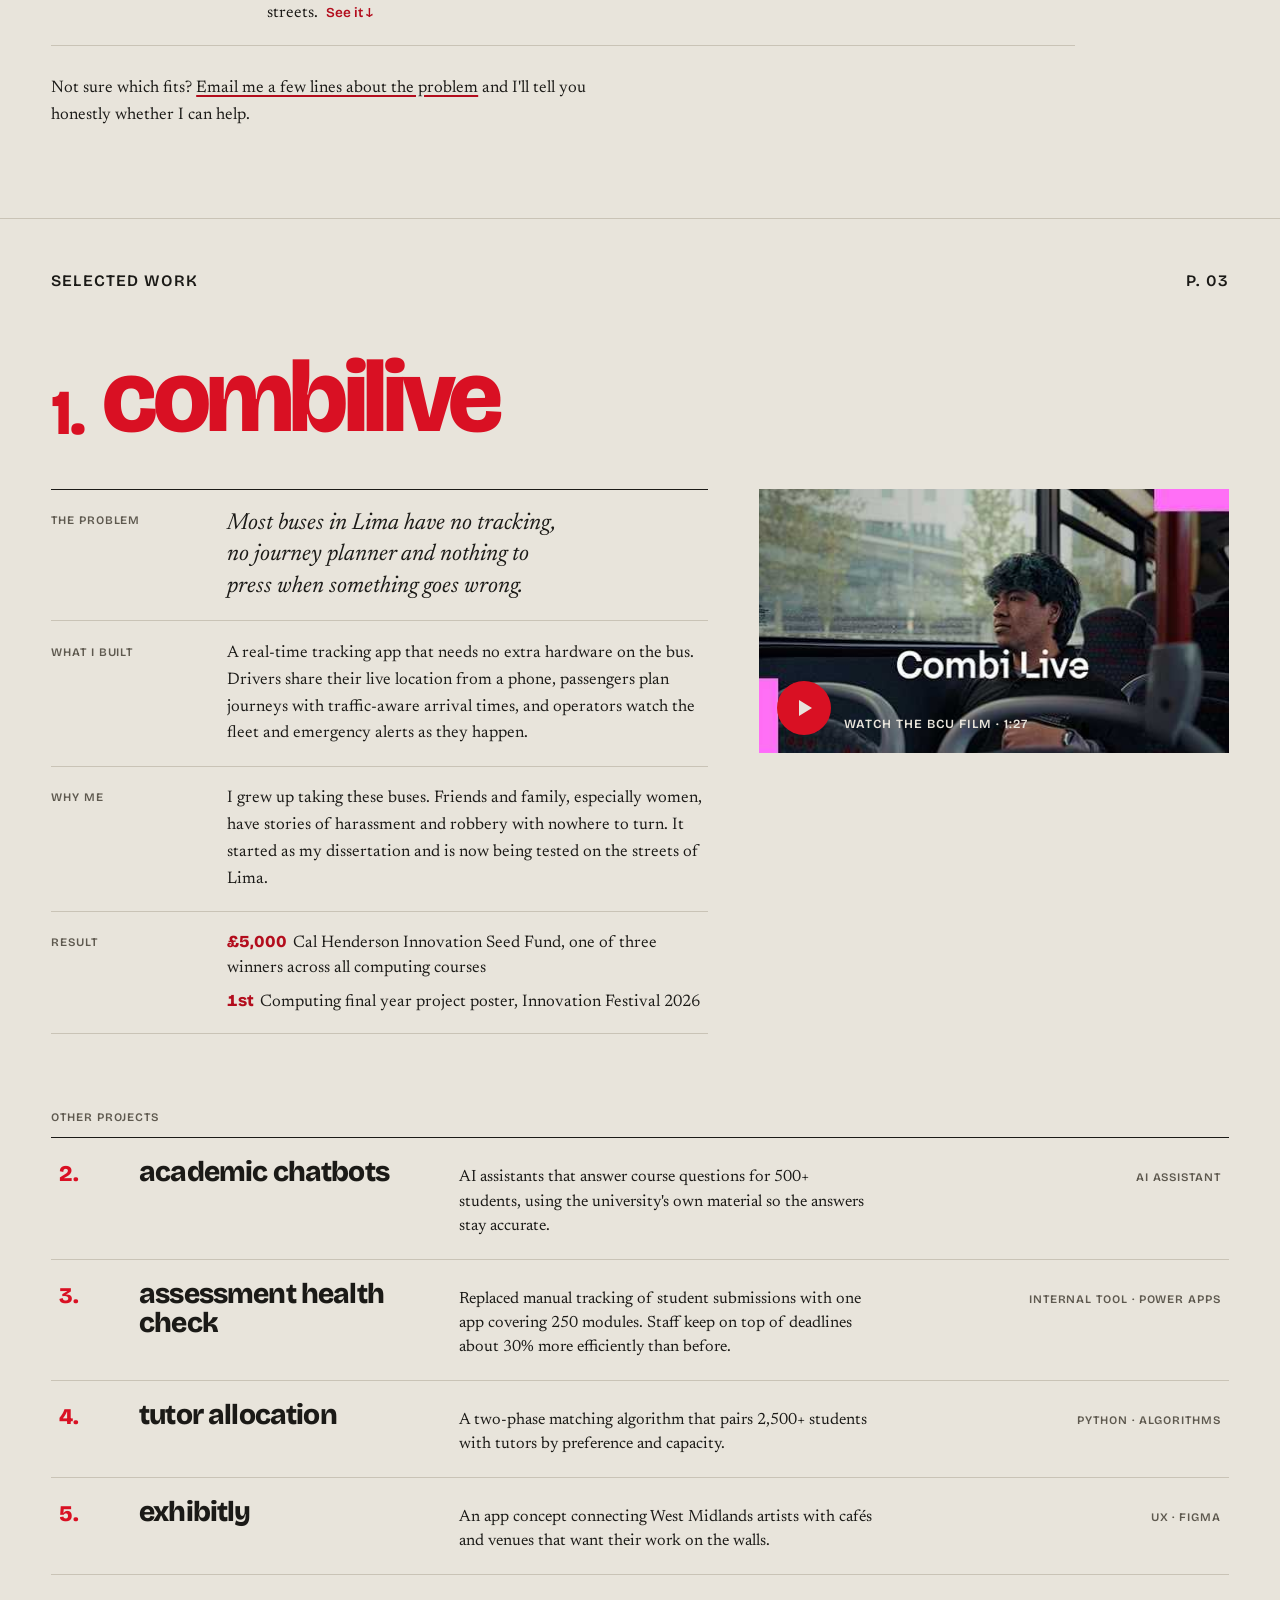
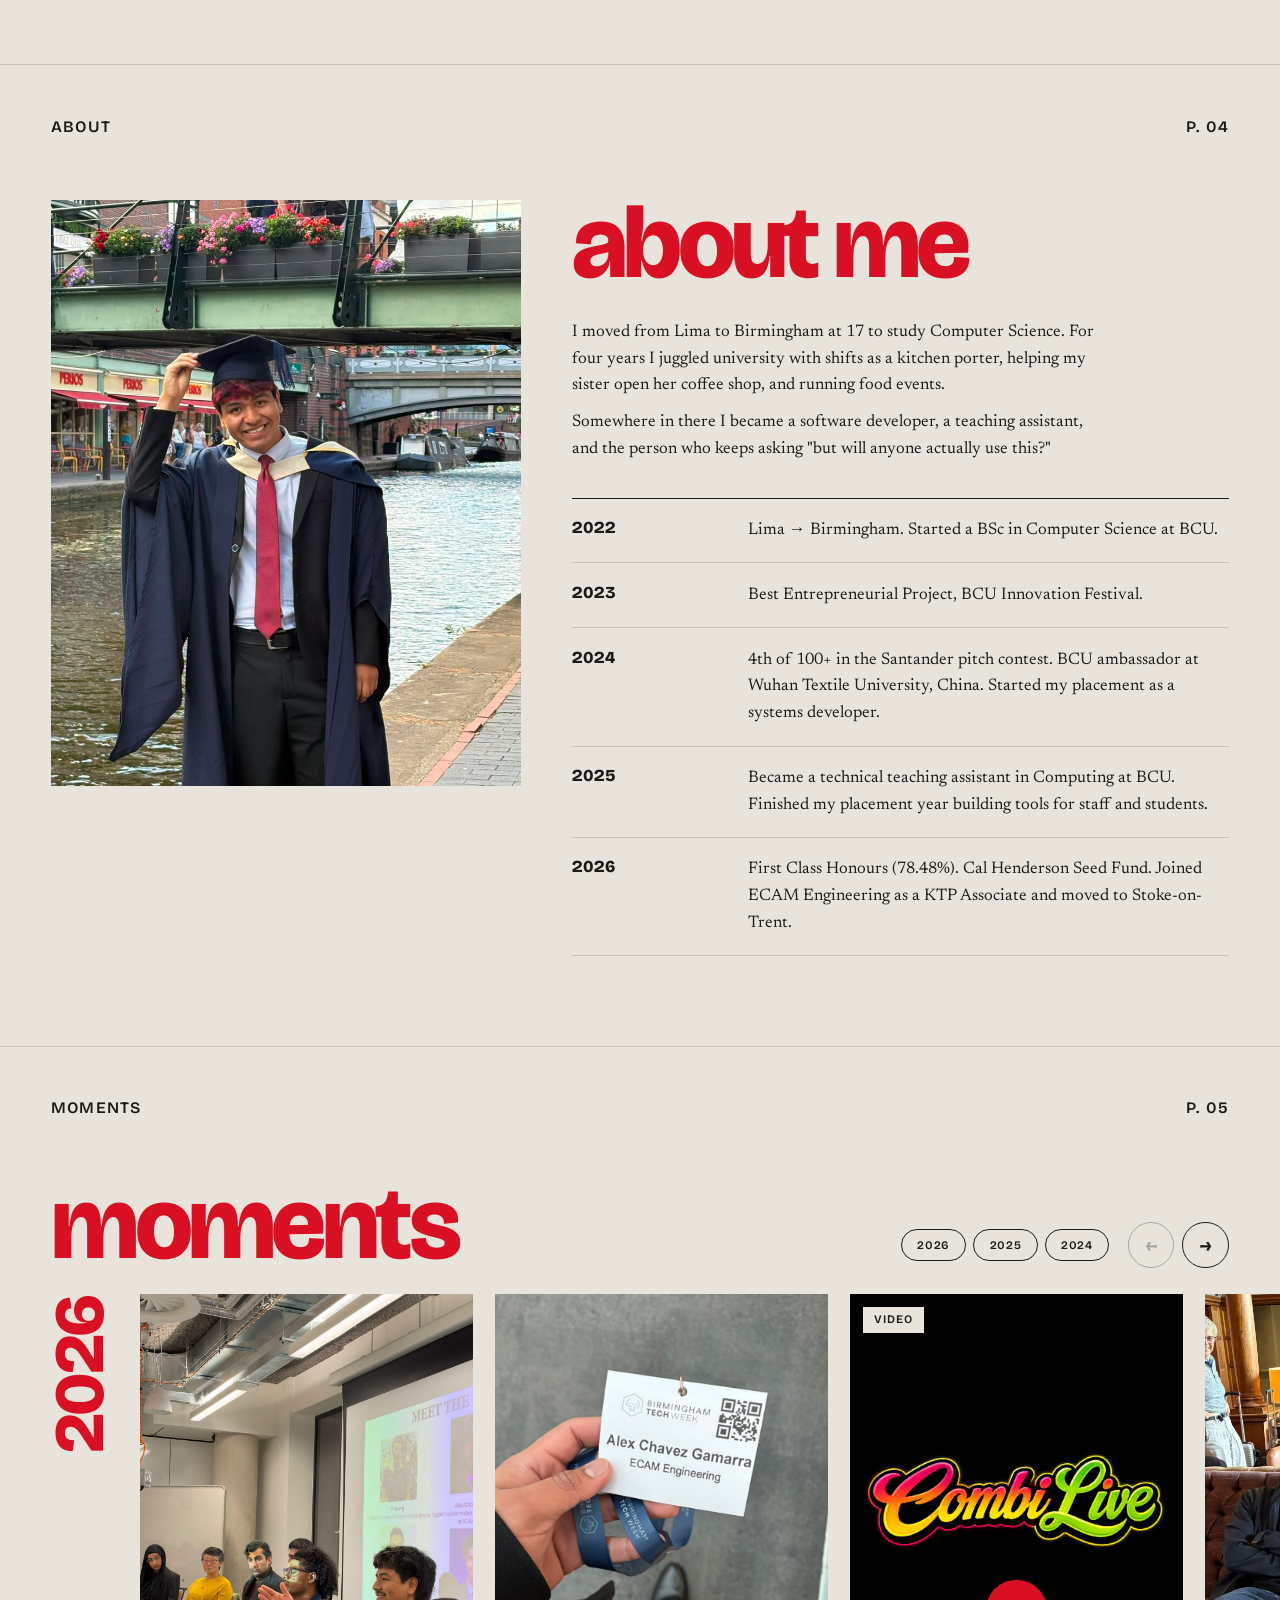
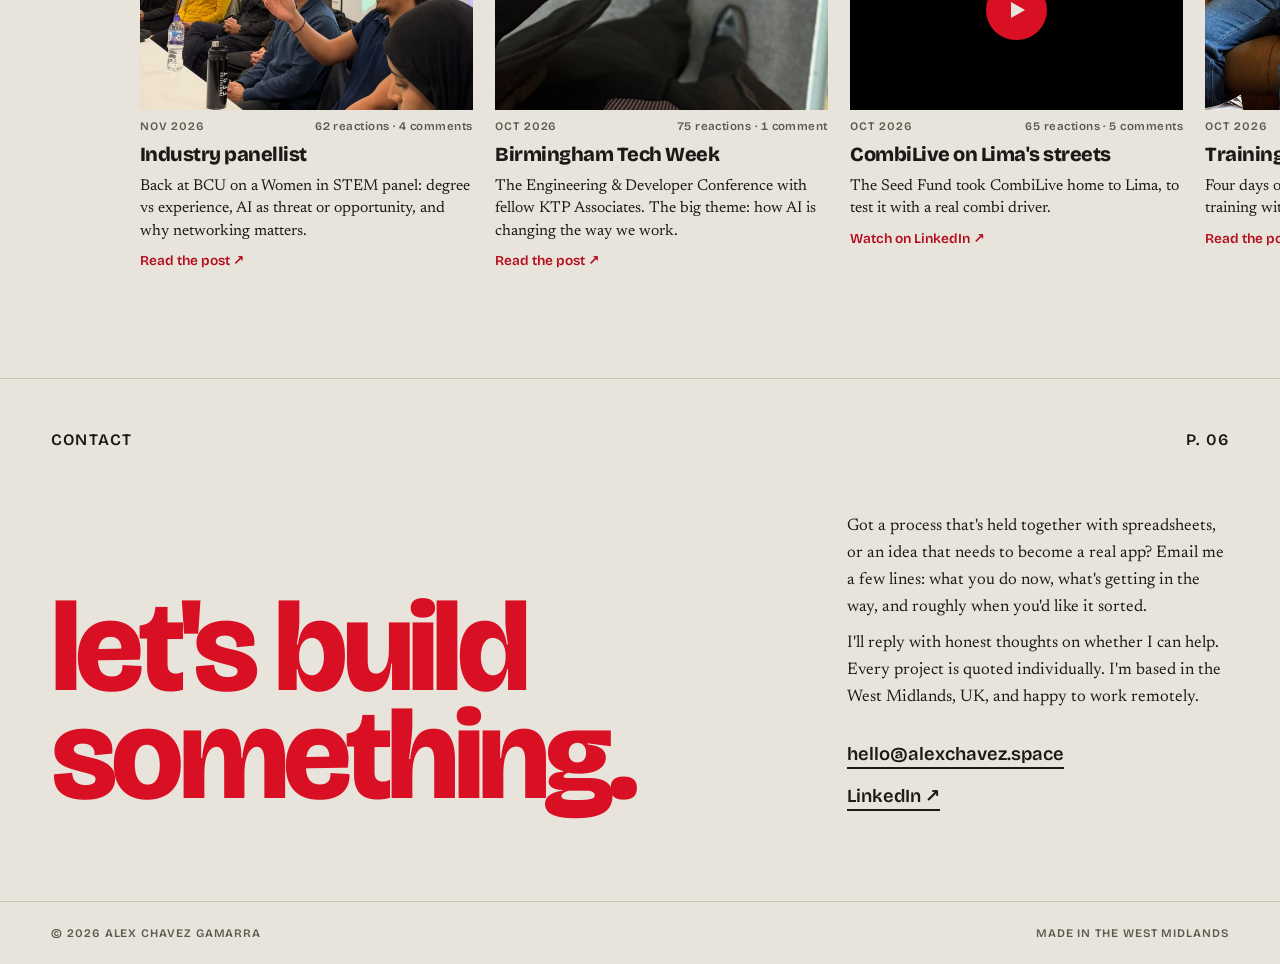
==== commit 8f81d7ad: "Refresh LinkedIn reaction counts Industry panellist post: 60 -> 62 reactions. Other 22 posts unchang" ====
--- a/index.html
+++ b/index.html
@@ -169,7 +169,7 @@
     <div class="year" aria-hidden="true"><span>2026</span></div>
     <article class="moment">
       <a class="frame press" href="https://www.linkedin.com/feed/update/urn:li:ugcPost:7526261740943089664/" target="_blank" rel="noopener" aria-label="Open post: Industry panellist"><img src="assets/moments/089664.jpg" alt="Alex speaking on an industry panel at BCU, gesturing as he answers" loading="lazy" style="object-position:78% 70%"></a>
-      <div class="row-meta"><span class="label">Nov 2026</span><span class="react"><b>60</b> reactions · 4 comments</span></div>
+      <div class="row-meta"><span class="label">Nov 2026</span><span class="react"><b>62</b> reactions · 4 comments</span></div>
       <h3>Industry panellist</h3>
       <p>Back at BCU on a Women in STEM panel: degree vs experience, AI as threat or opportunity, and why networking matters.</p>
       <a class="go" href="https://www.linkedin.com/feed/update/urn:li:ugcPost:7526261740943089664/" target="_blank" rel="noopener">Read the post ↗</a>
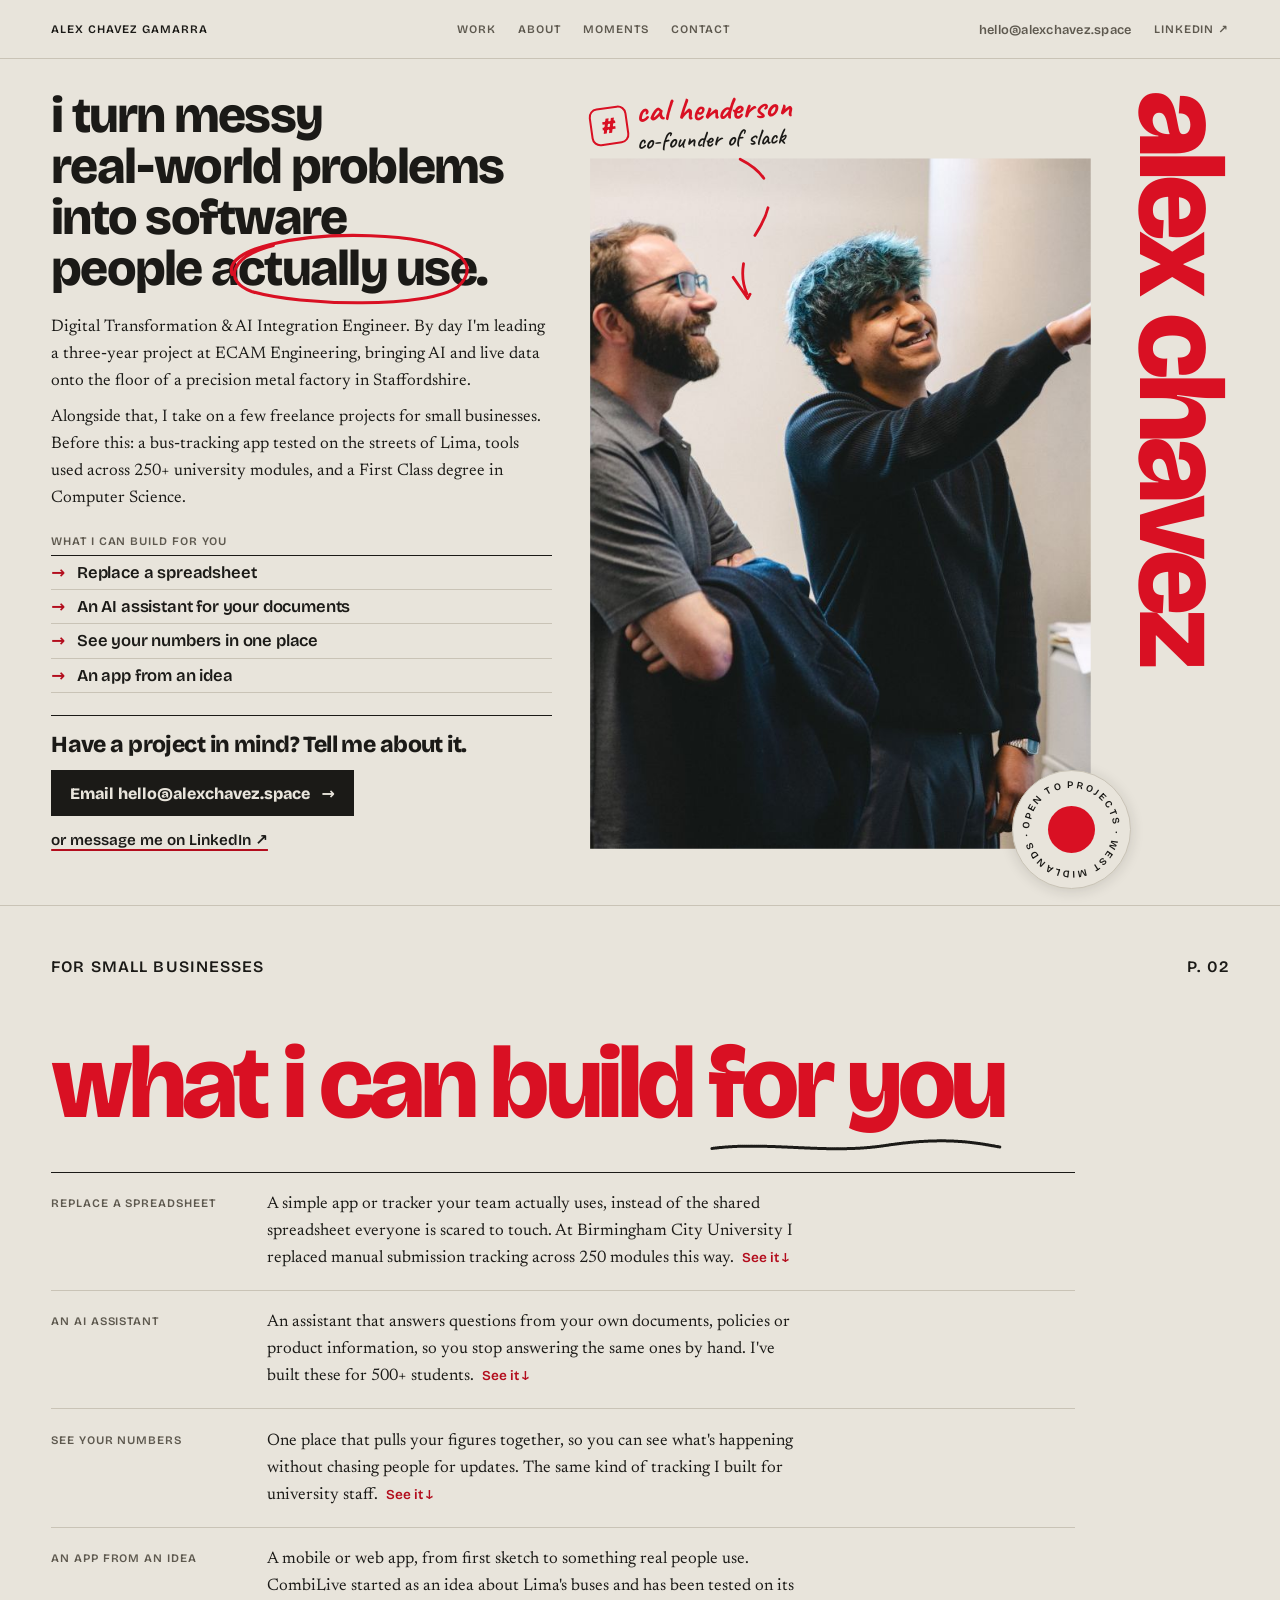
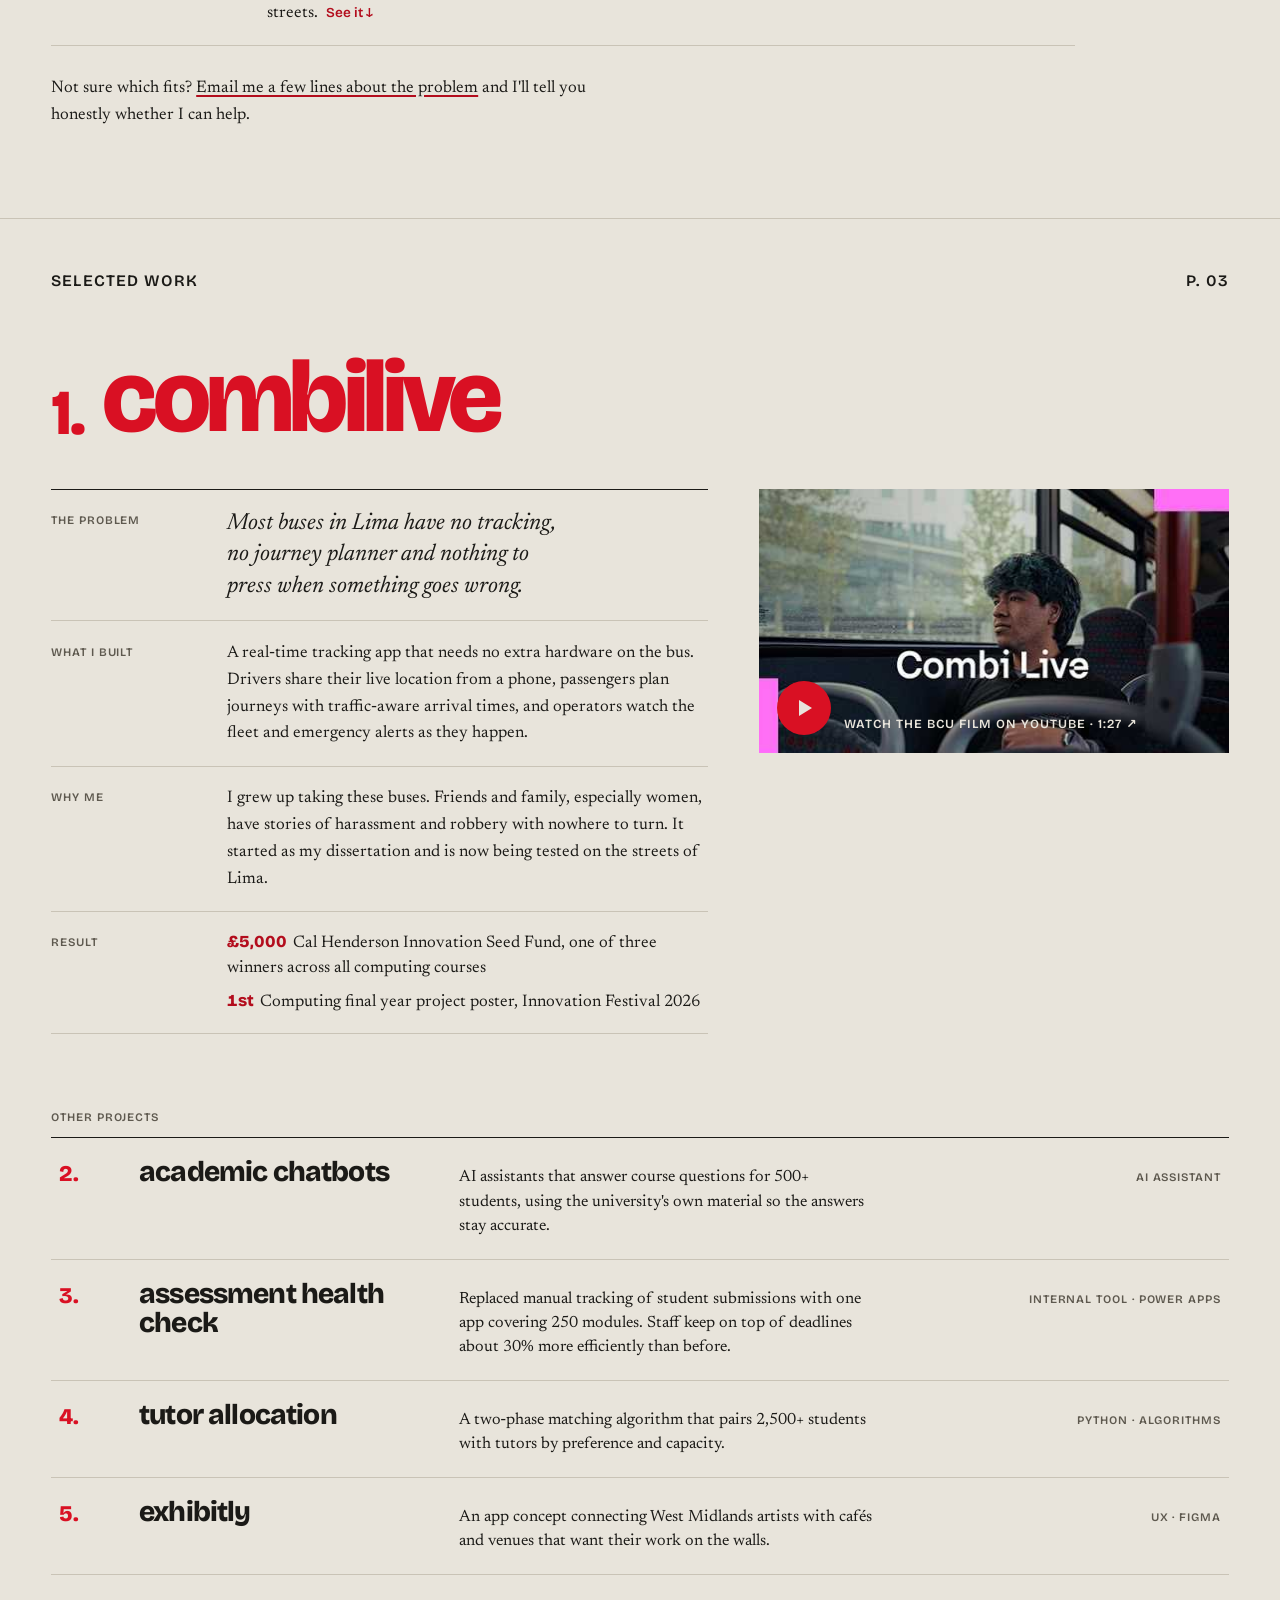
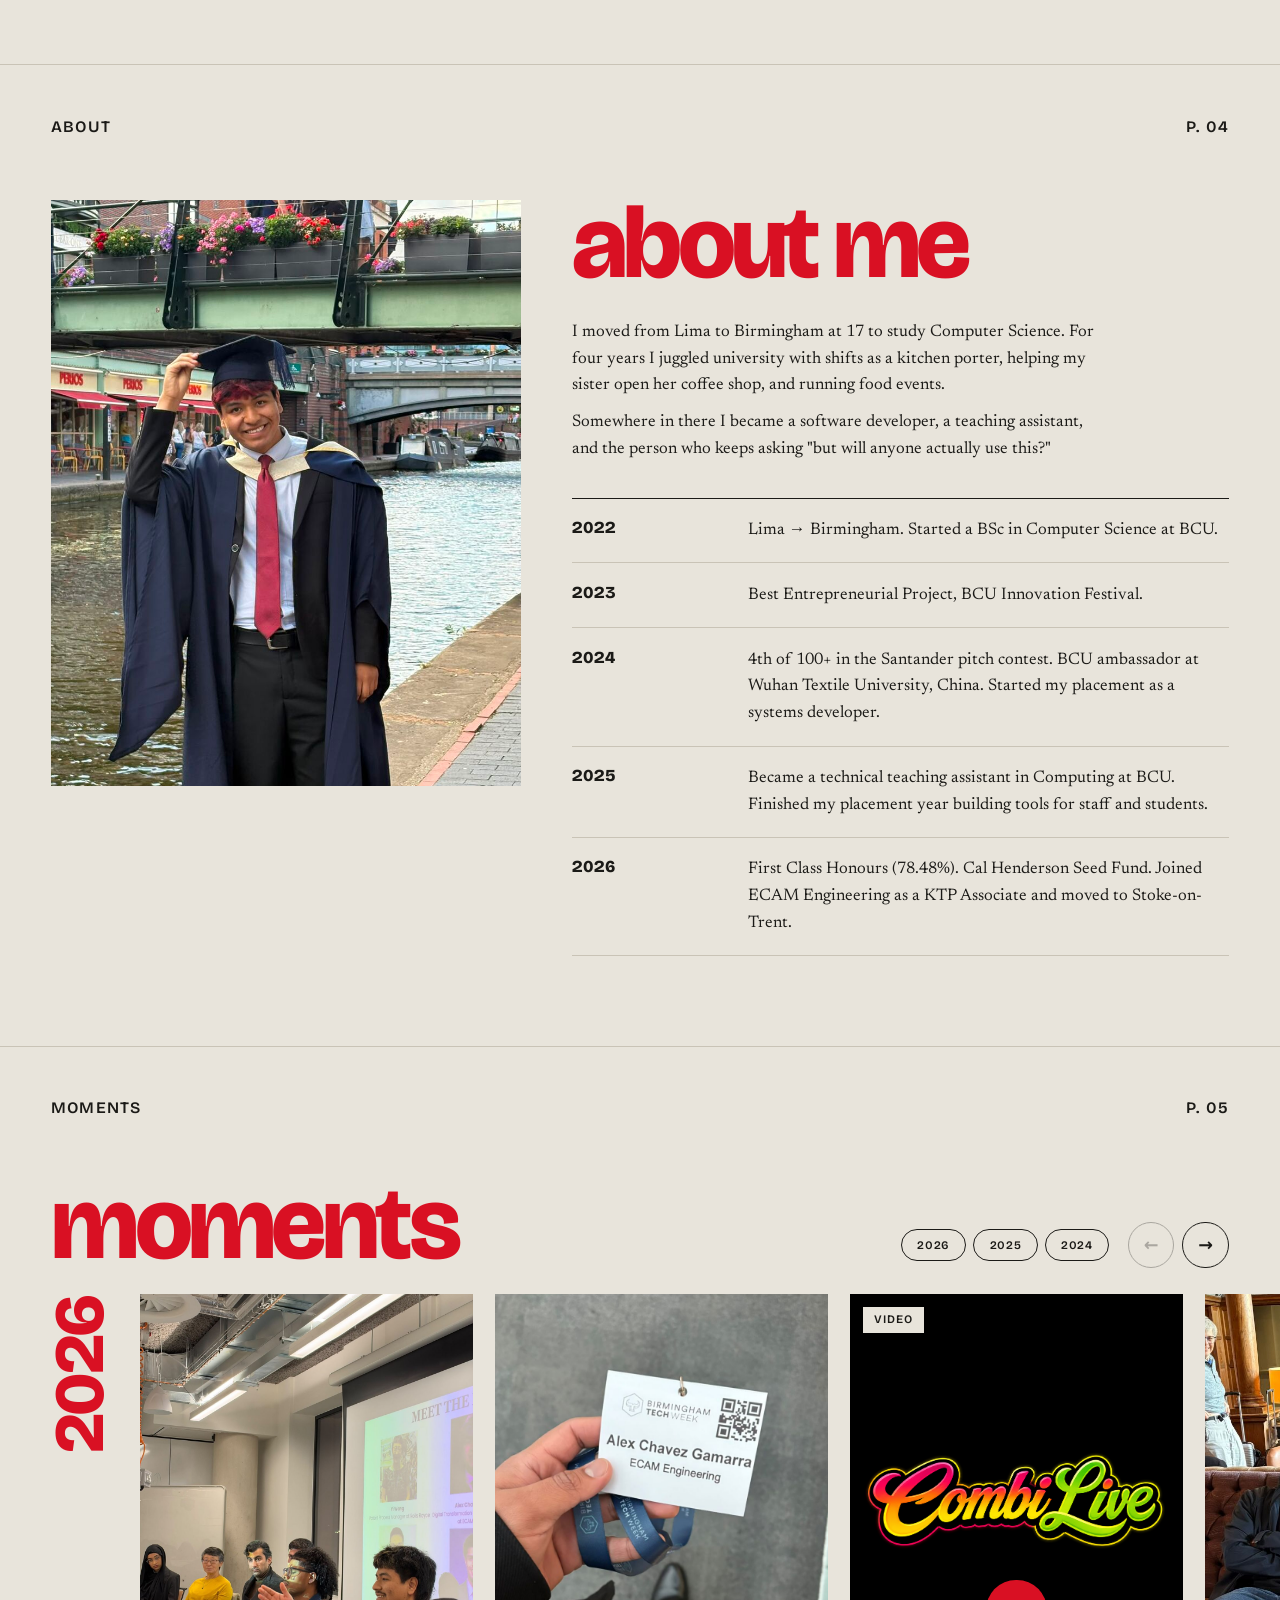
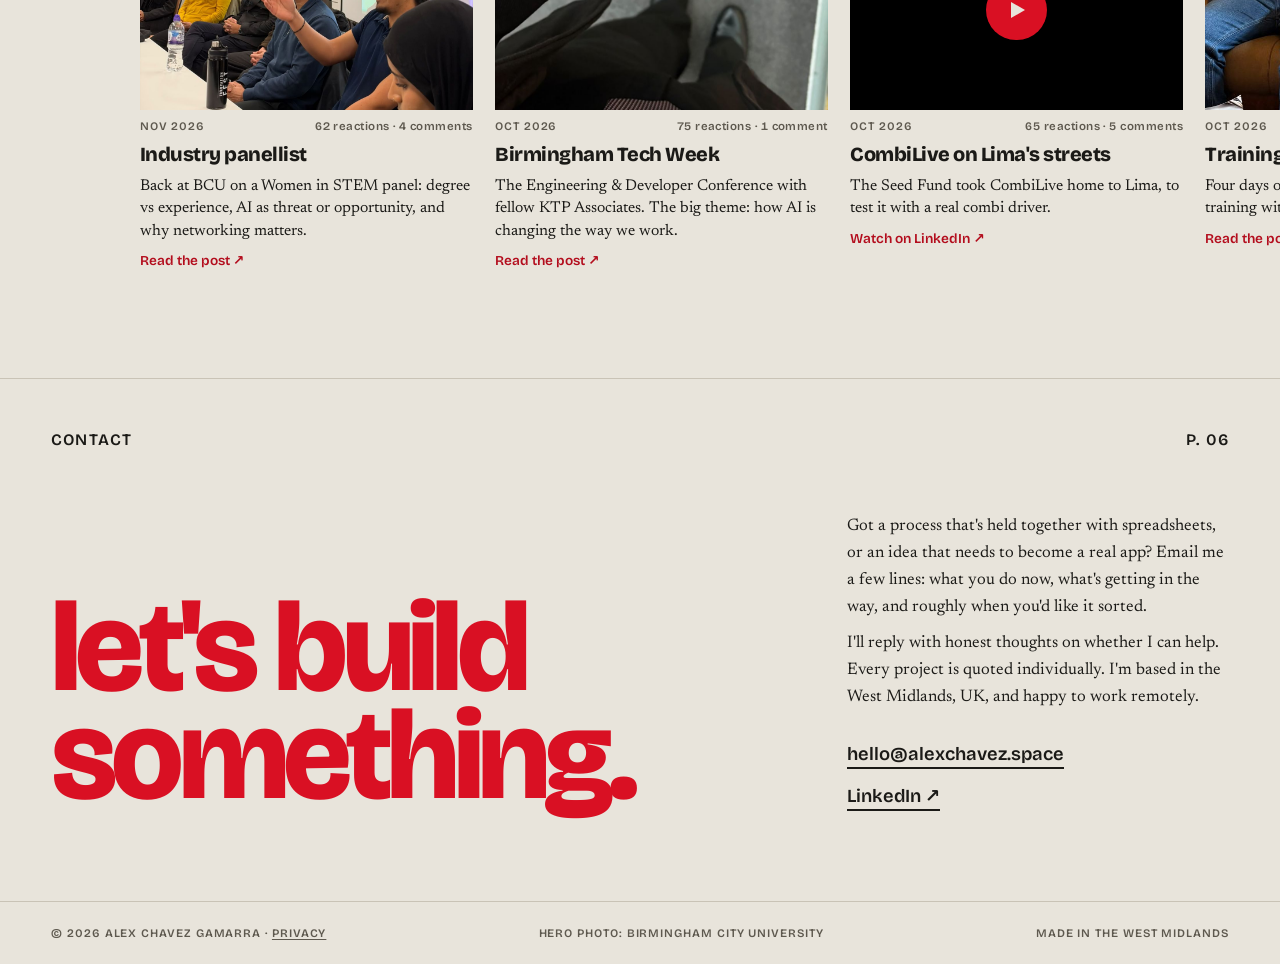
==== commit fd11f9ad: "Self-host fonts, add privacy page, link BCU film to YouTube, photo credit - Fonts (Bricolage Grotesq" ====
--- a/index.html
+++ b/index.html
@@ -14,9 +14,6 @@
 <meta name="theme-color" content="#E8E4DB">
 <link rel="icon" href="data:image/svg+xml,%3Csvg xmlns='http://www.w3.org/2000/svg' viewBox='0 0 32 32'%3E%3Ccircle cx='16' cy='16' r='14' fill='%23D91023'/%3E%3C/svg%3E">
 <script type="application/ld+json">{"@context":"https://schema.org","@type":"Person","name":"Alex Chavez Gamarra","jobTitle":"Digital Transformation & AI Integration Engineer","url":"https://alexchavez.space/","email":"mailto:hello@alexchavez.space","sameAs":["https://www.linkedin.com/in/alex-chavez-gamarra/"],"homeLocation":{"@type":"Place","name":"West Midlands, UK"}}</script>
-<link rel="preconnect" href="https://fonts.googleapis.com">
-<link rel="preconnect" href="https://fonts.gstatic.com" crossorigin>
-<link href="https://fonts.googleapis.com/css2?family=Bricolage+Grotesque:opsz,wght@12..96,400;12..96,600;12..96,800&family=Newsreader:ital,opsz,wght@0,6..72,400;0,6..72,500;1,6..72,400&family=Caveat:wght@600;700&display=swap" rel="stylesheet">
 <script>document.documentElement.classList.add('js')</script>
 <link rel="stylesheet" href="portfolio.css">
 </head>
@@ -59,6 +56,7 @@
     <div class="photo-wrap rv">
       <div class="shot">
         <img class="reveal-img" src="assets/images/henderson2.jpg" alt="Alex explaining his CombiLive poster to Cal Henderson, co-founder of Slack, at Birmingham City University">
+        <span class="credit">Photo: Birmingham City University</span>
         <div class="badge" aria-hidden="true"><div class="dot"></div>
           <svg viewBox="0 0 120 120"><defs><path id="ring" d="M60,60 m-46,0 a46,46 0 1,1 92,0 a46,46 0 1,1 -92,0"/></defs>
             <text><textPath href="#ring" textLength="285">open to projects · west midlands · </textPath></text></svg>
@@ -113,10 +111,10 @@
           <li><b>1st</b>Computing final year project poster, Innovation Festival 2026</li>
         </ul></div>
     </div>
-    <button class="film press" type="button" data-video="assets/moments/bcu-film.mp4" data-post="https://www.youtube.com/watch?v=ML7iuAKlnpw" aria-label="Play the BCU film about CombiLive">
+    <a class="film press" href="https://www.youtube.com/watch?v=ML7iuAKlnpw" target="_blank" rel="noopener" aria-label="Watch the BCU film about CombiLive on YouTube (opens in a new tab)">
       <img src="assets/moments/combilive-cover.jpg" alt="">
-      <div class="play"></div><span>Watch the BCU film · 1:27</span>
-    </button>
+      <div class="play"></div><span>Watch the BCU film on YouTube · 1:27 ↗</span>
+    </a>
   </div>
 
   <div class="more">
@@ -231,7 +229,7 @@
       <a class="go" href="https://www.linkedin.com/feed/update/urn:li:ugcPost:7463898613853655040/" target="_blank" rel="noopener">Read the post ↗</a>
     </article>
     <article class="moment">
-      <button class="frame press" type="button" data-video="assets/moments/bcu-film.mp4" data-post="https://www.linkedin.com/feed/update/urn:li:ugcPost:7463382564804694016/" aria-label="Play video: The BCU film"><img src="assets/moments/combilive-cover.jpg" alt="" loading="lazy" style="object-position:58% 50%;transform:scale(1.34)"><span class="kind">Video</span><span class="play"></span></button>
+      <a class="frame press" href="https://www.linkedin.com/feed/update/urn:li:ugcPost:7463382564804694016/" target="_blank" rel="noopener" aria-label="Watch on LinkedIn: The BCU film"><img src="assets/moments/combilive-cover.jpg" alt="Video: the BCU film about CombiLive" loading="lazy" style="object-position:58% 50%;transform:scale(1.34)"><span class="kind">Video</span><span class="play"></span></a>
       <div class="row-meta"><span class="label">May 2026</span><span class="react"><b>68</b> reactions · 5 comments</span></div>
       <h3>The BCU film</h3>
       <p>BCU's marketing team made a short film about CombiLive.</p>
@@ -352,7 +350,7 @@
   </div>
 </section>
 
-<footer class="meta"><span>© 2026 Alex Chavez Gamarra</span><span>Made in the West Midlands</span></footer>
+<footer class="meta"><span>© 2026 Alex Chavez Gamarra · <a href="privacy.html">Privacy</a></span><span>Hero photo: Birmingham City University</span><span>Made in the West Midlands</span></footer>
 
 <script src="portfolio.js"></script>
 </body>
--- a/portfolio.css
+++ b/portfolio.css
@@ -1,3 +1,20 @@
+/* Self-hosted fonts (SIL Open Font License). No requests to Google. */
+@font-face{font-family:'Bricolage Grotesque';font-style:normal;font-weight:400;font-display:swap;src:url(assets/fonts/bricolage-grotesque-normal-latin-ext.woff2) format('woff2');unicode-range:U+0100-02BA, U+02BD-02C5, U+02C7-02CC, U+02CE-02D7, U+02DD-02FF, U+0304, U+0308, U+0329, U+1D00-1DBF, U+1E00-1E9F, U+1EF2-1EFF, U+2020, U+20A0-20AB, U+20AD-20C4, U+2113, U+2C60-2C7F, U+A720-A7FF;}
+@font-face{font-family:'Bricolage Grotesque';font-style:normal;font-weight:400;font-display:swap;src:url(assets/fonts/bricolage-grotesque-normal-latin.woff2) format('woff2');unicode-range:U+0000-00FF, U+0131, U+0152-0153, U+02BB-02BC, U+02C6, U+02DA, U+02DC, U+0304, U+0308, U+0329, U+2000-206F, U+20AC, U+2122, U+2191, U+2193, U+2212, U+2215, U+FEFF, U+FFFD;}
+@font-face{font-family:'Bricolage Grotesque';font-style:normal;font-weight:600;font-display:swap;src:url(assets/fonts/bricolage-grotesque-normal-latin-ext.woff2) format('woff2');unicode-range:U+0100-02BA, U+02BD-02C5, U+02C7-02CC, U+02CE-02D7, U+02DD-02FF, U+0304, U+0308, U+0329, U+1D00-1DBF, U+1E00-1E9F, U+1EF2-1EFF, U+2020, U+20A0-20AB, U+20AD-20C4, U+2113, U+2C60-2C7F, U+A720-A7FF;}
+@font-face{font-family:'Bricolage Grotesque';font-style:normal;font-weight:600;font-display:swap;src:url(assets/fonts/bricolage-grotesque-normal-latin.woff2) format('woff2');unicode-range:U+0000-00FF, U+0131, U+0152-0153, U+02BB-02BC, U+02C6, U+02DA, U+02DC, U+0304, U+0308, U+0329, U+2000-206F, U+20AC, U+2122, U+2191, U+2193, U+2212, U+2215, U+FEFF, U+FFFD;}
+@font-face{font-family:'Bricolage Grotesque';font-style:normal;font-weight:800;font-display:swap;src:url(assets/fonts/bricolage-grotesque-normal-latin-ext.woff2) format('woff2');unicode-range:U+0100-02BA, U+02BD-02C5, U+02C7-02CC, U+02CE-02D7, U+02DD-02FF, U+0304, U+0308, U+0329, U+1D00-1DBF, U+1E00-1E9F, U+1EF2-1EFF, U+2020, U+20A0-20AB, U+20AD-20C4, U+2113, U+2C60-2C7F, U+A720-A7FF;}
+@font-face{font-family:'Bricolage Grotesque';font-style:normal;font-weight:800;font-display:swap;src:url(assets/fonts/bricolage-grotesque-normal-latin.woff2) format('woff2');unicode-range:U+0000-00FF, U+0131, U+0152-0153, U+02BB-02BC, U+02C6, U+02DA, U+02DC, U+0304, U+0308, U+0329, U+2000-206F, U+20AC, U+2122, U+2191, U+2193, U+2212, U+2215, U+FEFF, U+FFFD;}
+@font-face{font-family:'Caveat';font-style:normal;font-weight:600;font-display:swap;src:url(assets/fonts/caveat-normal-latin-ext.woff2) format('woff2');unicode-range:U+0100-02BA, U+02BD-02C5, U+02C7-02CC, U+02CE-02D7, U+02DD-02FF, U+0304, U+0308, U+0329, U+1D00-1DBF, U+1E00-1E9F, U+1EF2-1EFF, U+2020, U+20A0-20AB, U+20AD-20C4, U+2113, U+2C60-2C7F, U+A720-A7FF;}
+@font-face{font-family:'Caveat';font-style:normal;font-weight:600;font-display:swap;src:url(assets/fonts/caveat-normal-latin.woff2) format('woff2');unicode-range:U+0000-00FF, U+0131, U+0152-0153, U+02BB-02BC, U+02C6, U+02DA, U+02DC, U+0304, U+0308, U+0329, U+2000-206F, U+20AC, U+2122, U+2191, U+2193, U+2212, U+2215, U+FEFF, U+FFFD;}
+@font-face{font-family:'Caveat';font-style:normal;font-weight:700;font-display:swap;src:url(assets/fonts/caveat-normal-latin-ext.woff2) format('woff2');unicode-range:U+0100-02BA, U+02BD-02C5, U+02C7-02CC, U+02CE-02D7, U+02DD-02FF, U+0304, U+0308, U+0329, U+1D00-1DBF, U+1E00-1E9F, U+1EF2-1EFF, U+2020, U+20A0-20AB, U+20AD-20C4, U+2113, U+2C60-2C7F, U+A720-A7FF;}
+@font-face{font-family:'Caveat';font-style:normal;font-weight:700;font-display:swap;src:url(assets/fonts/caveat-normal-latin.woff2) format('woff2');unicode-range:U+0000-00FF, U+0131, U+0152-0153, U+02BB-02BC, U+02C6, U+02DA, U+02DC, U+0304, U+0308, U+0329, U+2000-206F, U+20AC, U+2122, U+2191, U+2193, U+2212, U+2215, U+FEFF, U+FFFD;}
+@font-face{font-family:'Newsreader';font-style:italic;font-weight:400;font-display:swap;src:url(assets/fonts/newsreader-italic-latin-ext.woff2) format('woff2');unicode-range:U+0100-02BA, U+02BD-02C5, U+02C7-02CC, U+02CE-02D7, U+02DD-02FF, U+0304, U+0308, U+0329, U+1D00-1DBF, U+1E00-1E9F, U+1EF2-1EFF, U+2020, U+20A0-20AB, U+20AD-20C4, U+2113, U+2C60-2C7F, U+A720-A7FF;}
+@font-face{font-family:'Newsreader';font-style:italic;font-weight:400;font-display:swap;src:url(assets/fonts/newsreader-italic-latin.woff2) format('woff2');unicode-range:U+0000-00FF, U+0131, U+0152-0153, U+02BB-02BC, U+02C6, U+02DA, U+02DC, U+0304, U+0308, U+0329, U+2000-206F, U+20AC, U+2122, U+2191, U+2193, U+2212, U+2215, U+FEFF, U+FFFD;}
+@font-face{font-family:'Newsreader';font-style:normal;font-weight:400;font-display:swap;src:url(assets/fonts/newsreader-normal-latin-ext.woff2) format('woff2');unicode-range:U+0100-02BA, U+02BD-02C5, U+02C7-02CC, U+02CE-02D7, U+02DD-02FF, U+0304, U+0308, U+0329, U+1D00-1DBF, U+1E00-1E9F, U+1EF2-1EFF, U+2020, U+20A0-20AB, U+20AD-20C4, U+2113, U+2C60-2C7F, U+A720-A7FF;}
+@font-face{font-family:'Newsreader';font-style:normal;font-weight:400;font-display:swap;src:url(assets/fonts/newsreader-normal-latin.woff2) format('woff2');unicode-range:U+0000-00FF, U+0131, U+0152-0153, U+02BB-02BC, U+02C6, U+02DA, U+02DC, U+0304, U+0308, U+0329, U+2000-206F, U+20AC, U+2122, U+2191, U+2193, U+2212, U+2215, U+FEFF, U+FFFD;}
+@font-face{font-family:'Newsreader';font-style:normal;font-weight:500;font-display:swap;src:url(assets/fonts/newsreader-normal-latin-ext.woff2) format('woff2');unicode-range:U+0100-02BA, U+02BD-02C5, U+02C7-02CC, U+02CE-02D7, U+02DD-02FF, U+0304, U+0308, U+0329, U+1D00-1DBF, U+1E00-1E9F, U+1EF2-1EFF, U+2020, U+20A0-20AB, U+20AD-20C4, U+2113, U+2C60-2C7F, U+A720-A7FF;}
+@font-face{font-family:'Newsreader';font-style:normal;font-weight:500;font-display:swap;src:url(assets/fonts/newsreader-normal-latin.woff2) format('woff2');unicode-range:U+0000-00FF, U+0131, U+0152-0153, U+02BB-02BC, U+02C6, U+02DA, U+02DC, U+0304, U+0308, U+0329, U+2000-206F, U+20AC, U+2122, U+2191, U+2193, U+2212, U+2215, U+FEFF, U+FFFD;}
 /* Deliberately single-theme: a printed-paper world, painted explicitly. */
 :root{
   --paper:#E8E4DB;
@@ -129,6 +146,12 @@
 .note-label{ transition:opacity 400ms ease 800ms; }
 .js .note-label{ opacity:0; }
 .js .on .note-label{ opacity:1; }
+/* Photo credit: quiet, appears on hover; the footer carries the always-visible credit */
+.credit{
+  position:absolute; top:0.7rem; right:0.7rem; padding:0.35rem 0.6rem; background:rgba(27,26,23,0.72); color:var(--paper);
+  font-family:var(--display); font-weight:600; font-size:0.72rem; letter-spacing:0.04em; opacity:0; transition:opacity 200ms ease; pointer-events:none;
+}
+footer.meta a{ text-decoration:underline; text-underline-offset:0.2em; }
 .badge::before{ content:''; position:absolute; inset:-5%; background:var(--paper); border-radius:50%; border:1px solid var(--rule); box-shadow:0 2px 14px rgba(27,26,23,0.14); }
 .badge .dot{ position:absolute; inset:28%; background:var(--red); border-radius:50%; }
 .badge svg{ position:relative; width:100%; height:100%; animation:spin 24s linear infinite; }
@@ -169,7 +192,7 @@
 .feature{ display:grid; grid-template-columns:7fr 5fr; gap:clamp(1.5rem,4vw,3.5rem); align-items:start; }
 .film{
   position:sticky; top:5.2rem; aspect-ratio:16/9; width:100%; background:var(--ink); color:var(--paper);
-  display:flex; align-items:flex-end; gap:0.8rem; padding:1.1rem; border:0; text-align:left; font:inherit; cursor:pointer; overflow:hidden;
+  display:flex; align-items:flex-end; gap:0.8rem; padding:1.1rem; border:0; text-align:left; font:inherit; cursor:pointer; overflow:hidden; text-decoration:none;
 }
 .film img{ position:absolute; inset:0; width:100%; height:100%; object-fit:cover; transform:scale(1.02); }
 .film::before{ content:''; position:absolute; inset:0; background:linear-gradient(to top, rgba(0,0,0,0.55), transparent 45%); }
@@ -287,6 +310,8 @@
 @media (hover:hover) and (pointer:fine){
   .meta nav a:hover{ color:var(--red-ink); }
   .topbar a:hover{ color:var(--red-ink); }
+  .shot:hover .credit{ opacity:1; }
+  footer.meta a:hover{ color:var(--red-ink); }
   .proof:hover{ text-decoration:underline; }
   .jumps button:hover{ background:var(--ink); color:var(--paper); }
   .links a{ transition:color 150ms ease, border-color 150ms ease, transform 160ms var(--ease-out); }
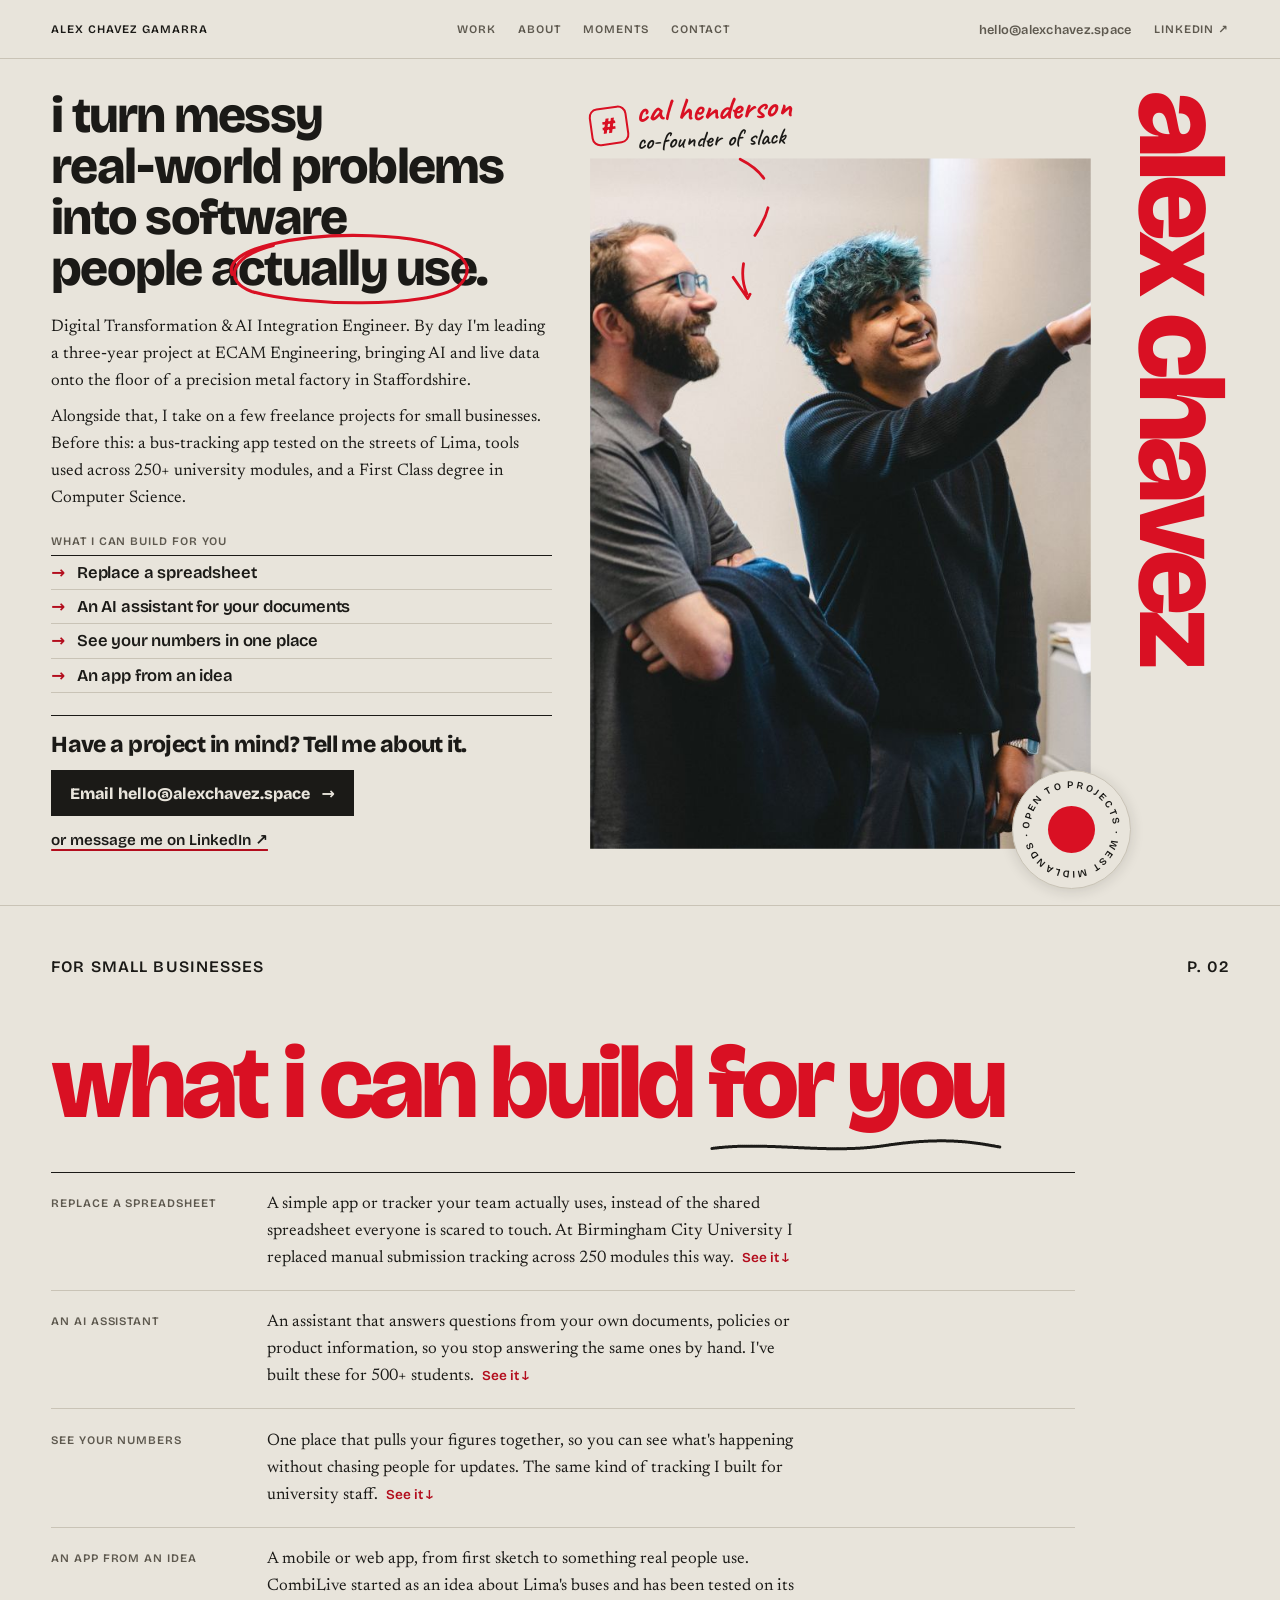
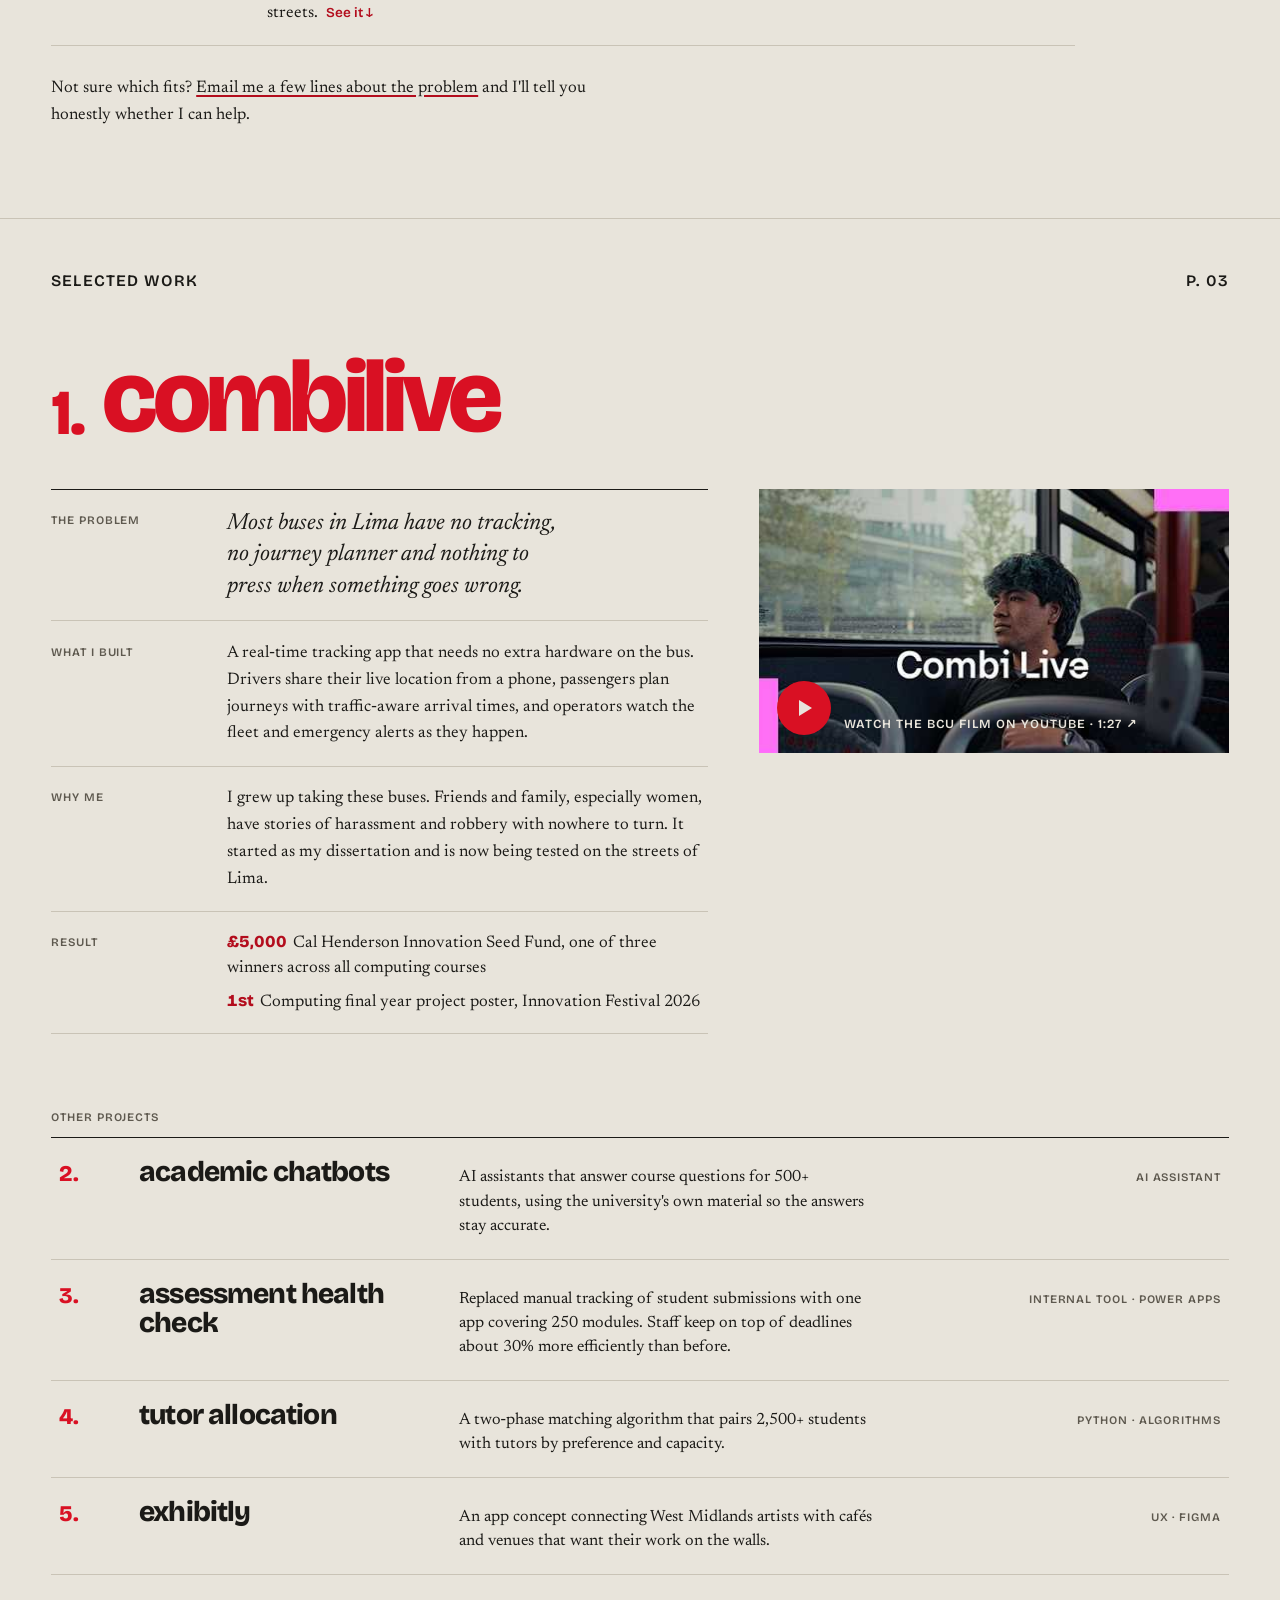
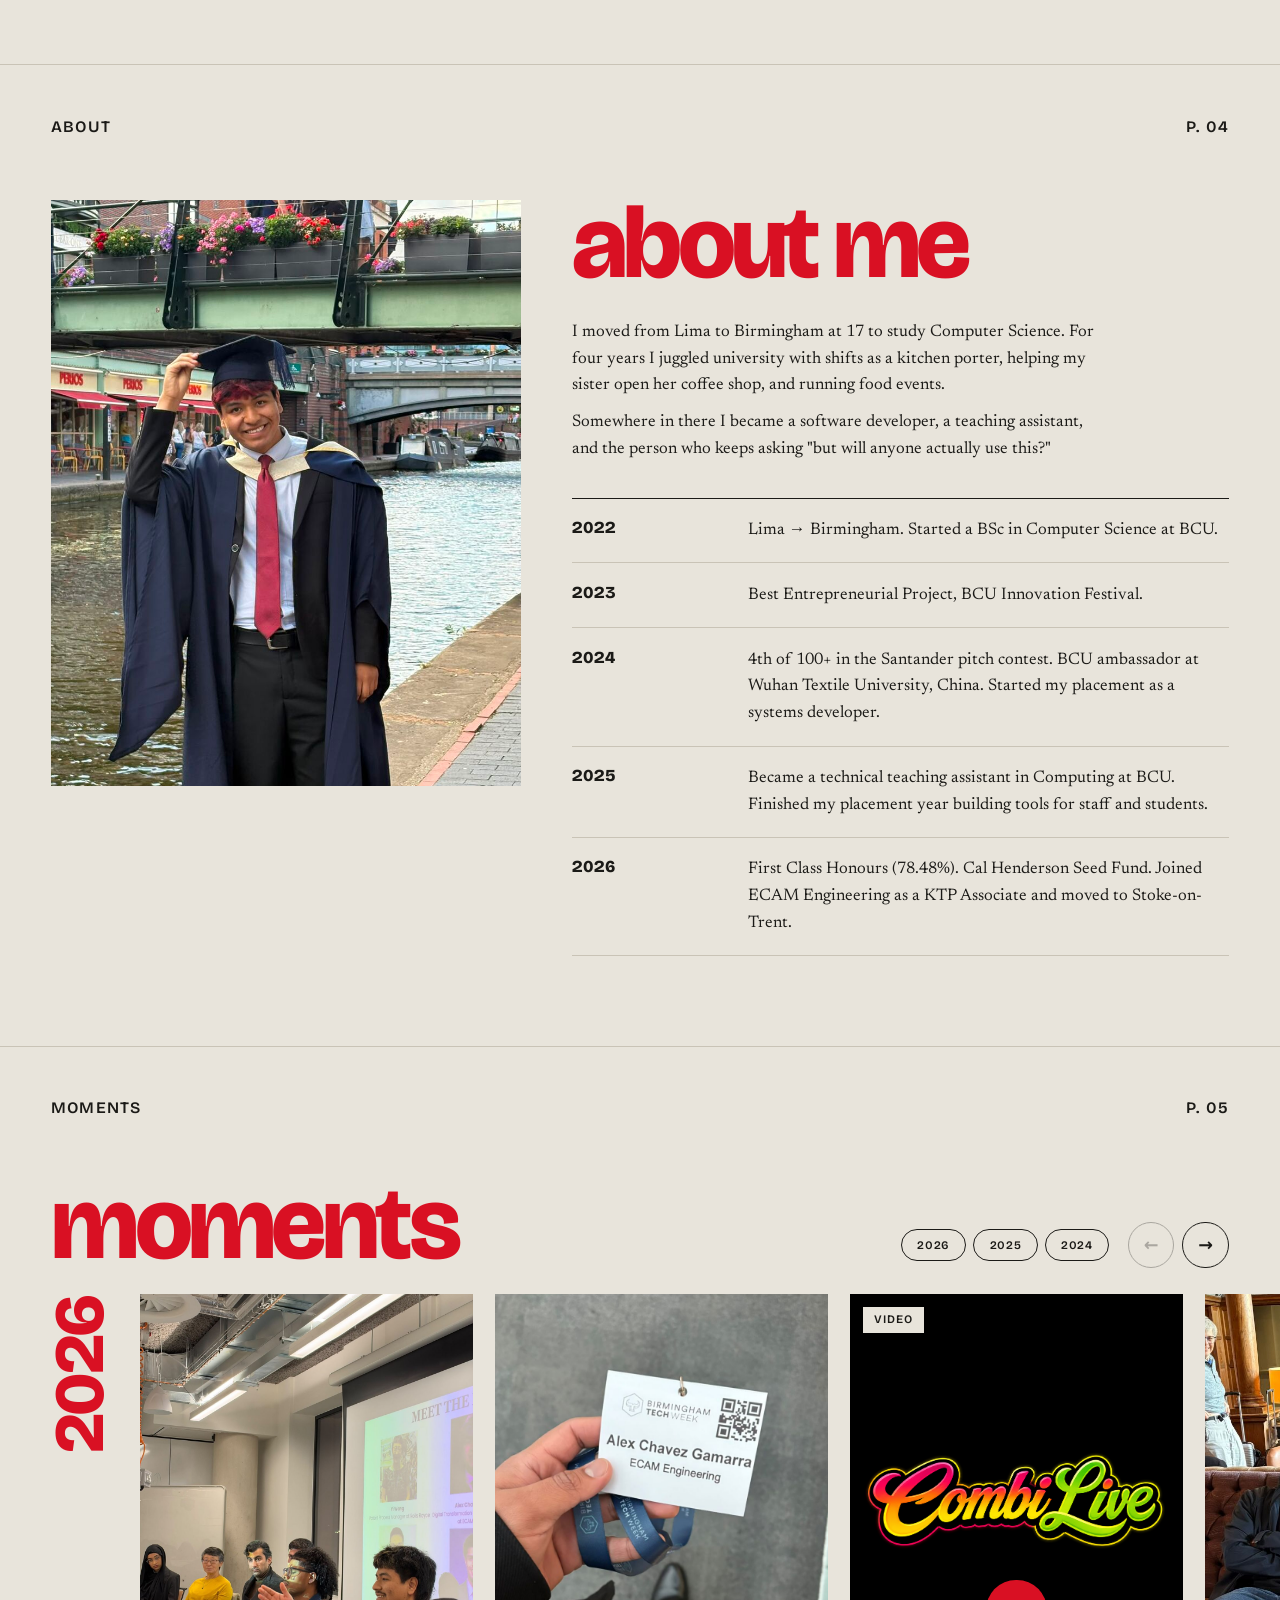
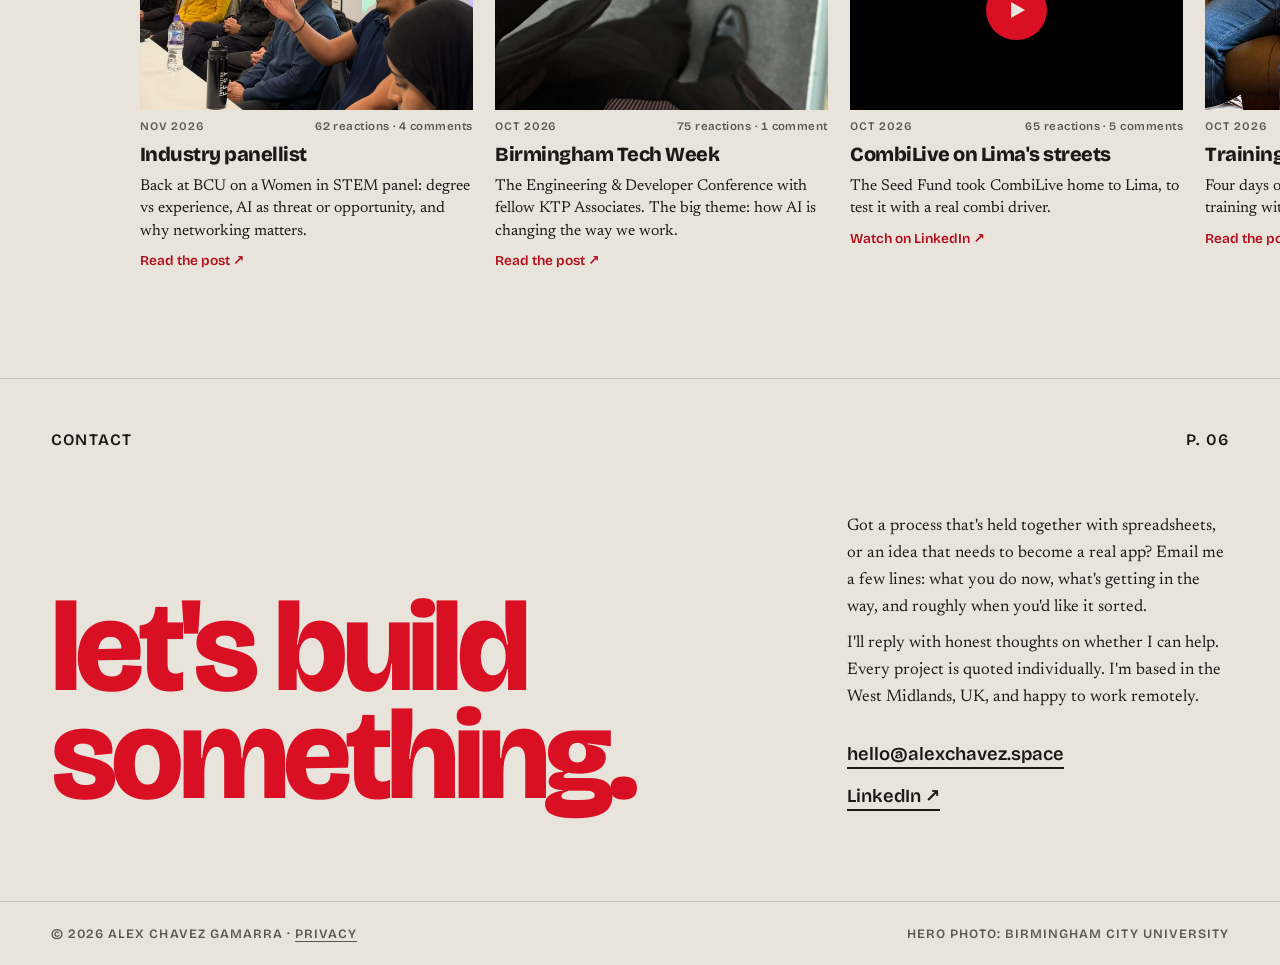
==== commit 9dce727a: "Remove footer tagline; remove outdated CV PDF Co-Authored-By: Claude Opus 5.5 <noreply@anthropic.com" ====
--- a/index.html
+++ b/index.html
@@ -350,7 +350,7 @@
   </div>
 </section>
 
-<footer class="meta"><span>© 2026 Alex Chavez Gamarra · <a href="privacy.html">Privacy</a></span><span>Hero photo: Birmingham City University</span><span>Made in the West Midlands</span></footer>
+<footer class="meta"><span>© 2026 Alex Chavez Gamarra · <a href="privacy.html">Privacy</a></span><span>Hero photo: Birmingham City University</span></footer>
 
 <script src="portfolio.js"></script>
 </body>
--- a/portfolio.css
+++ b/portfolio.css
@@ -149,8 +149,9 @@
 /* Photo credit: quiet, appears on hover; the footer carries the always-visible credit */
 .credit{
   position:absolute; top:0.7rem; right:0.7rem; padding:0.35rem 0.6rem; background:rgba(27,26,23,0.72); color:var(--paper);
-  font-family:var(--display); font-weight:600; font-size:0.72rem; letter-spacing:0.04em; opacity:0; transition:opacity 200ms ease; pointer-events:none;
-}
+  font-family:var(--display); font-weight:600; font-size:0.8rem; letter-spacing:0.04em; opacity:0; transition:opacity 200ms ease; pointer-events:none;
+}
+footer.meta{ font-size:0.8rem; }
 footer.meta a{ text-decoration:underline; text-underline-offset:0.2em; }
 .badge::before{ content:''; position:absolute; inset:-5%; background:var(--paper); border-radius:50%; border:1px solid var(--rule); box-shadow:0 2px 14px rgba(27,26,23,0.14); }
 .badge .dot{ position:absolute; inset:28%; background:var(--red); border-radius:50%; }
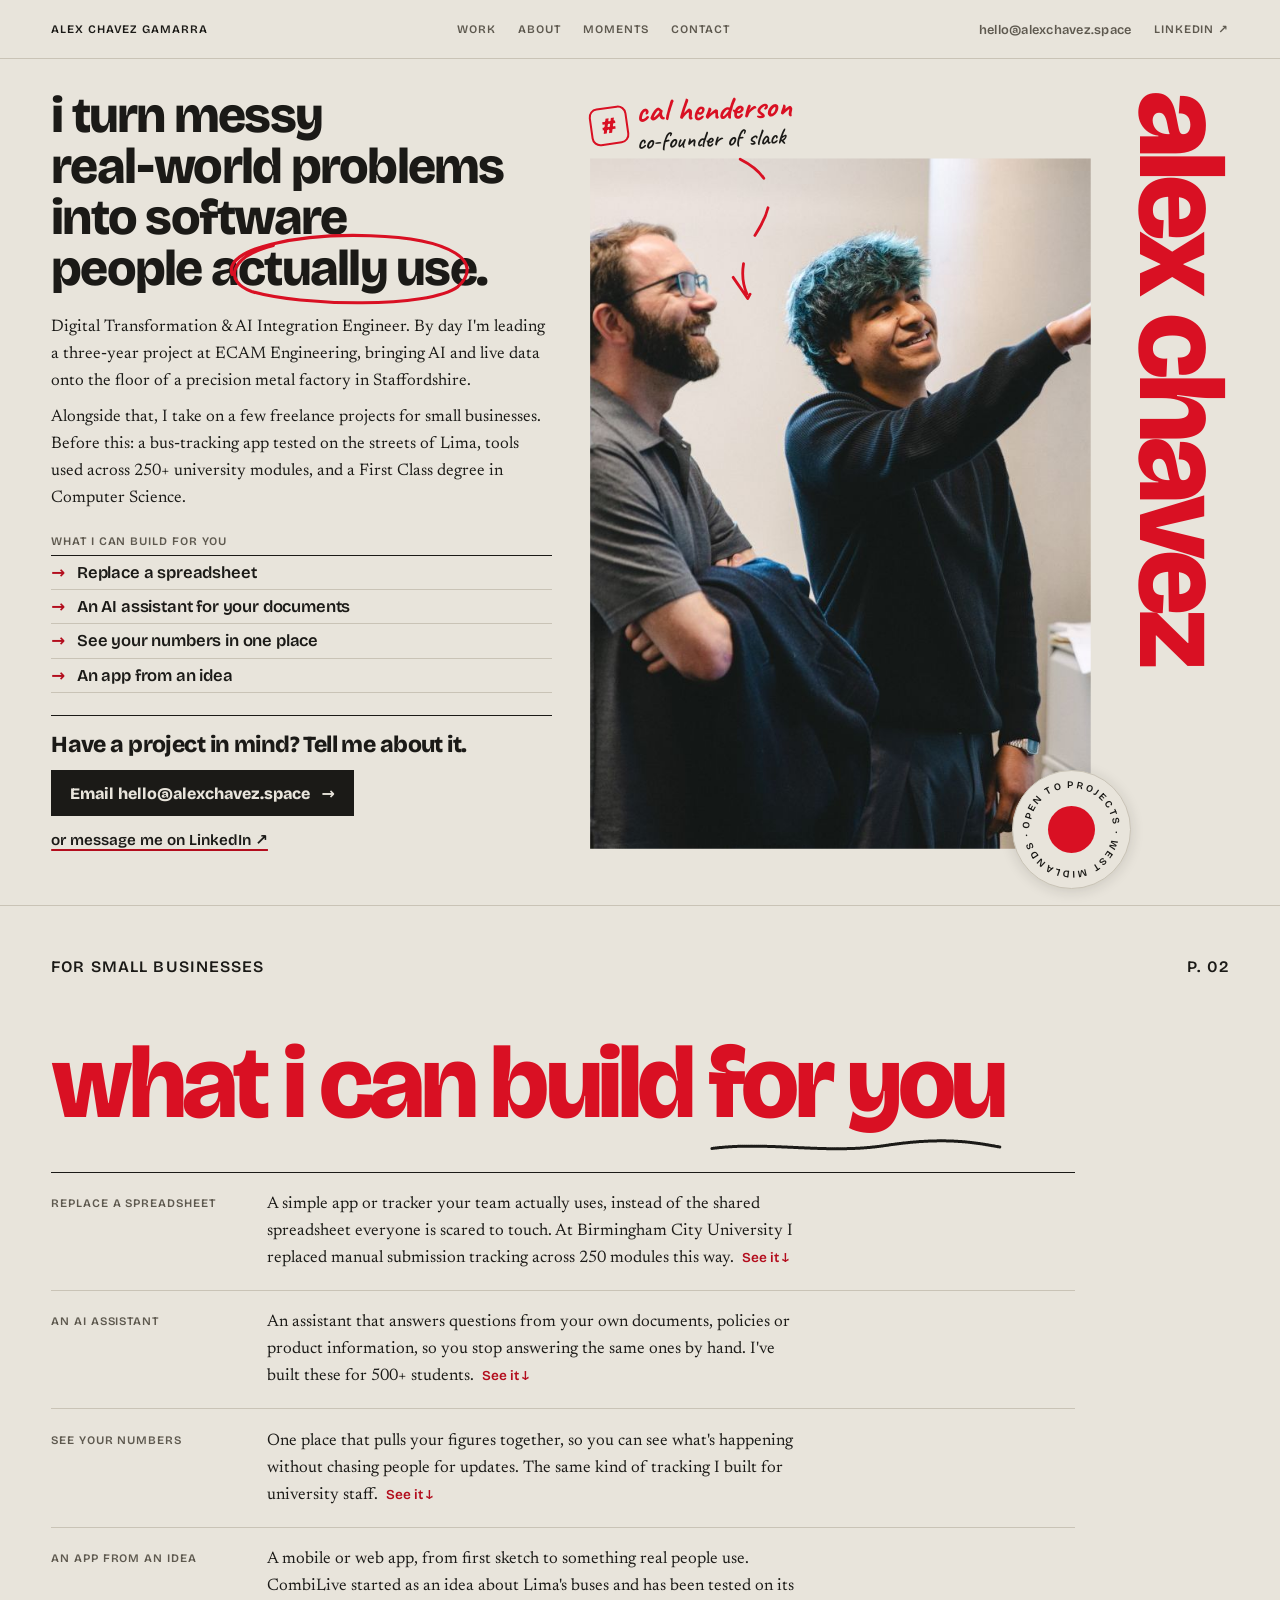
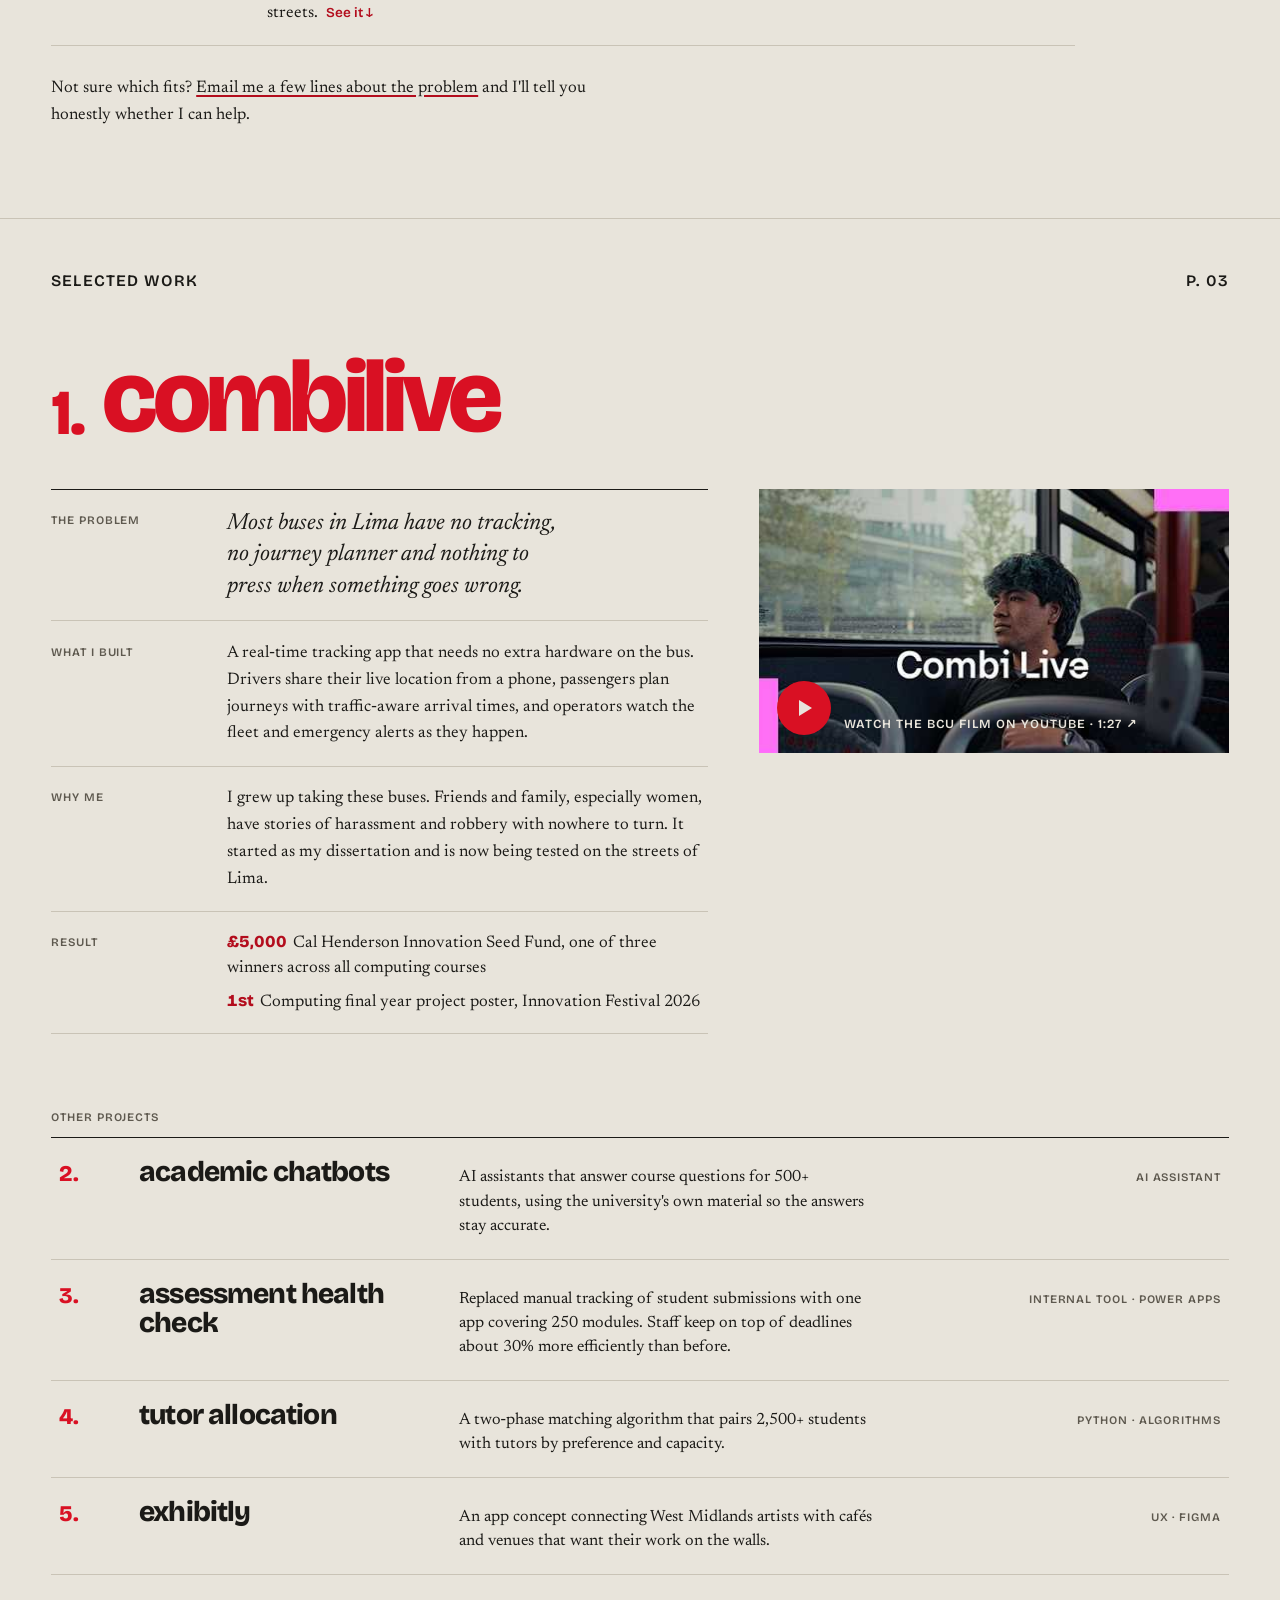
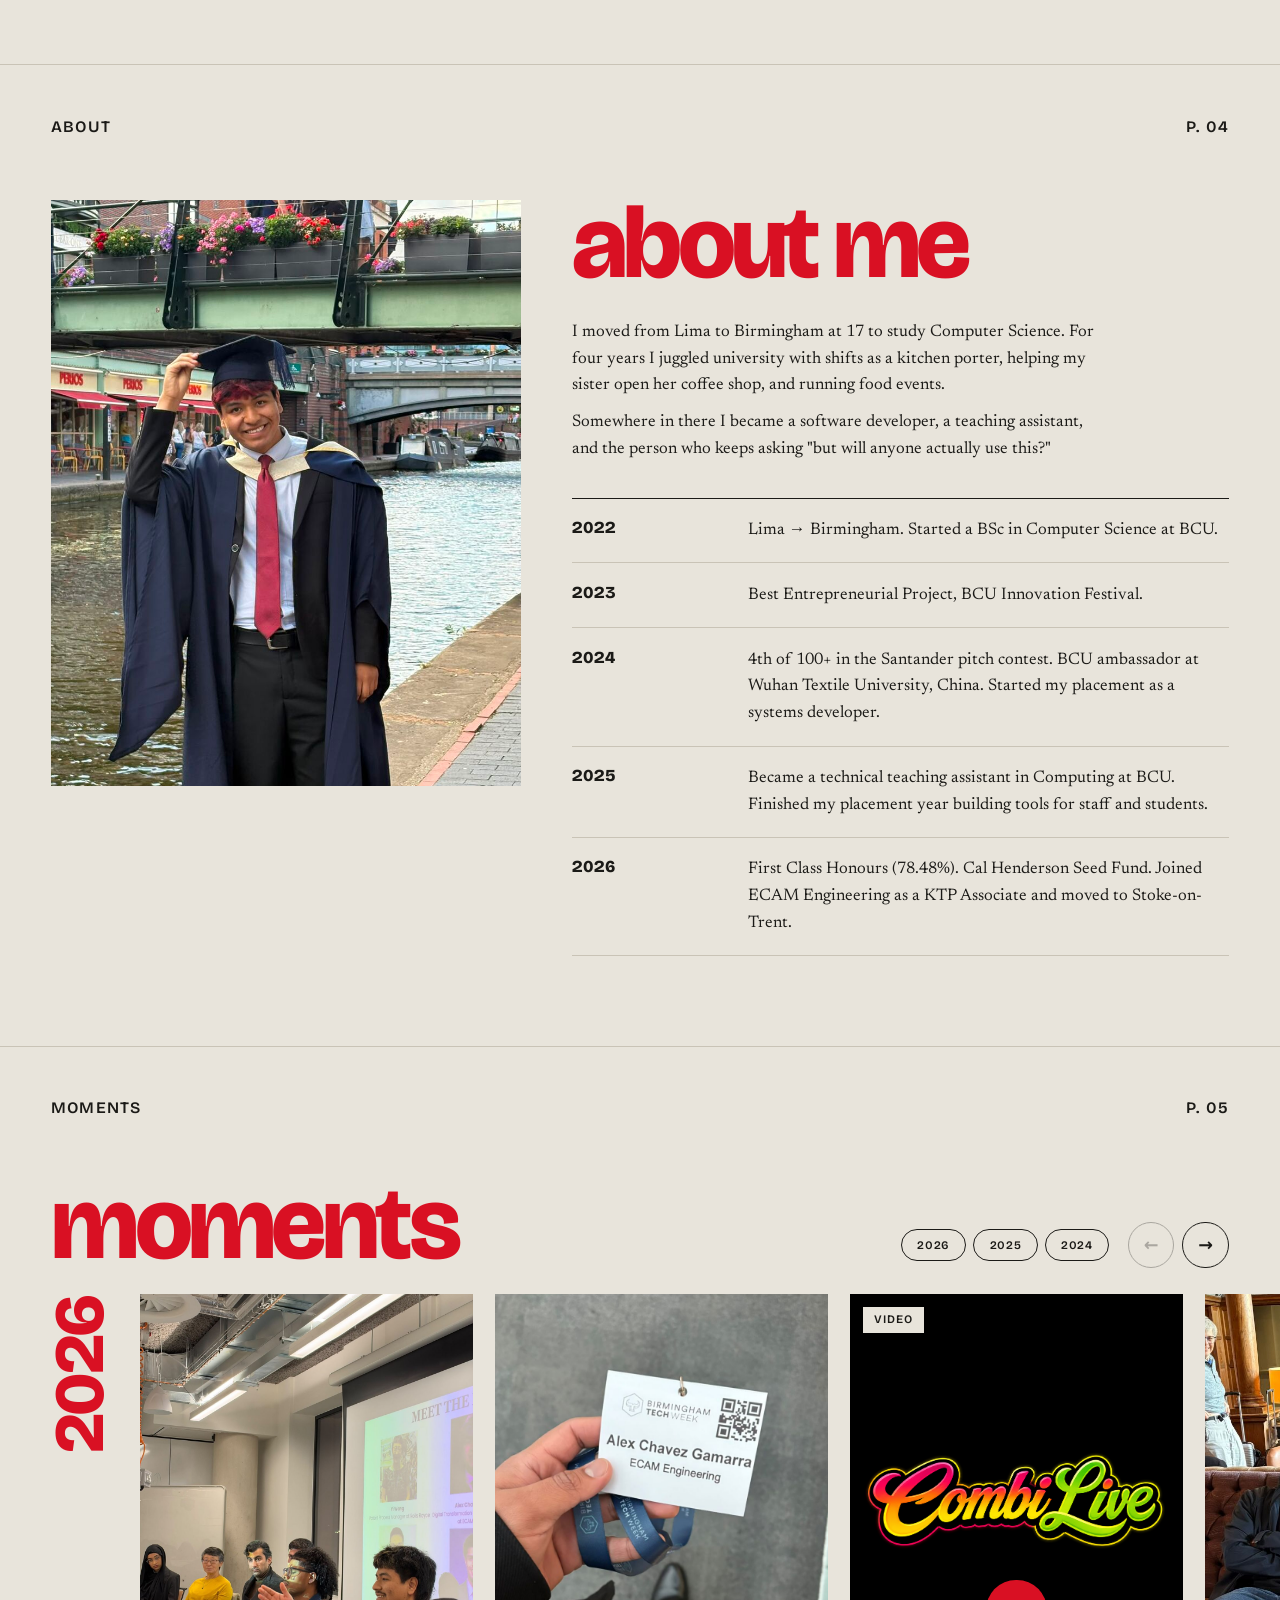
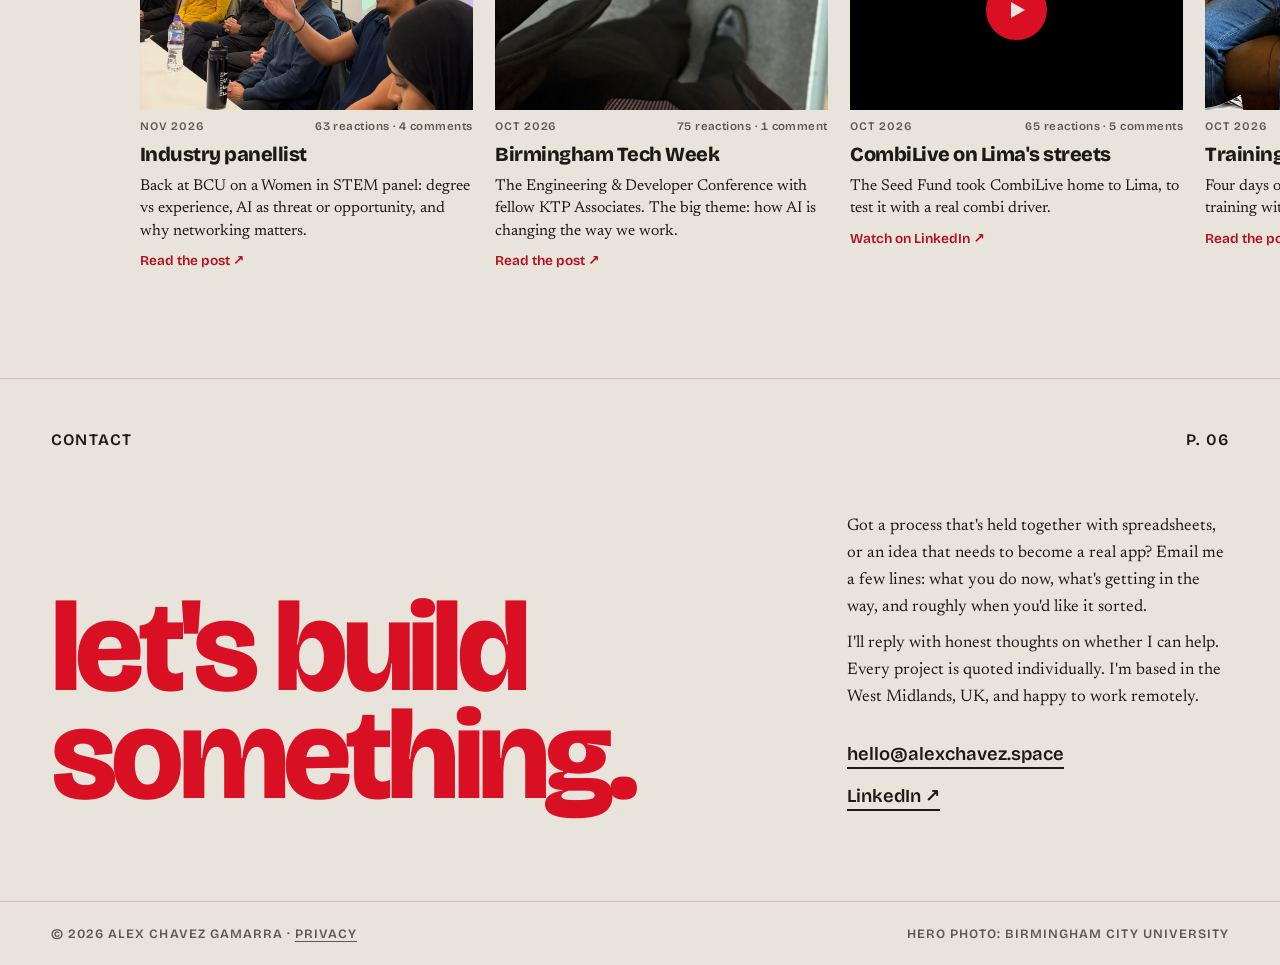
==== commit 3b2b0d09: "Refresh LinkedIn reaction counts" ====
--- a/index.html
+++ b/index.html
@@ -167,7 +167,7 @@
     <div class="year" aria-hidden="true"><span>2026</span></div>
     <article class="moment">
       <a class="frame press" href="https://www.linkedin.com/feed/update/urn:li:ugcPost:7526261740943089664/" target="_blank" rel="noopener" aria-label="Open post: Industry panellist"><img src="assets/moments/089664.jpg" alt="Alex speaking on an industry panel at BCU, gesturing as he answers" loading="lazy" style="object-position:78% 70%"></a>
-      <div class="row-meta"><span class="label">Nov 2026</span><span class="react"><b>62</b> reactions · 4 comments</span></div>
+      <div class="row-meta"><span class="label">Nov 2026</span><span class="react"><b>63</b> reactions · 4 comments</span></div>
       <h3>Industry panellist</h3>
       <p>Back at BCU on a Women in STEM panel: degree vs experience, AI as threat or opportunity, and why networking matters.</p>
       <a class="go" href="https://www.linkedin.com/feed/update/urn:li:ugcPost:7526261740943089664/" target="_blank" rel="noopener">Read the post ↗</a>
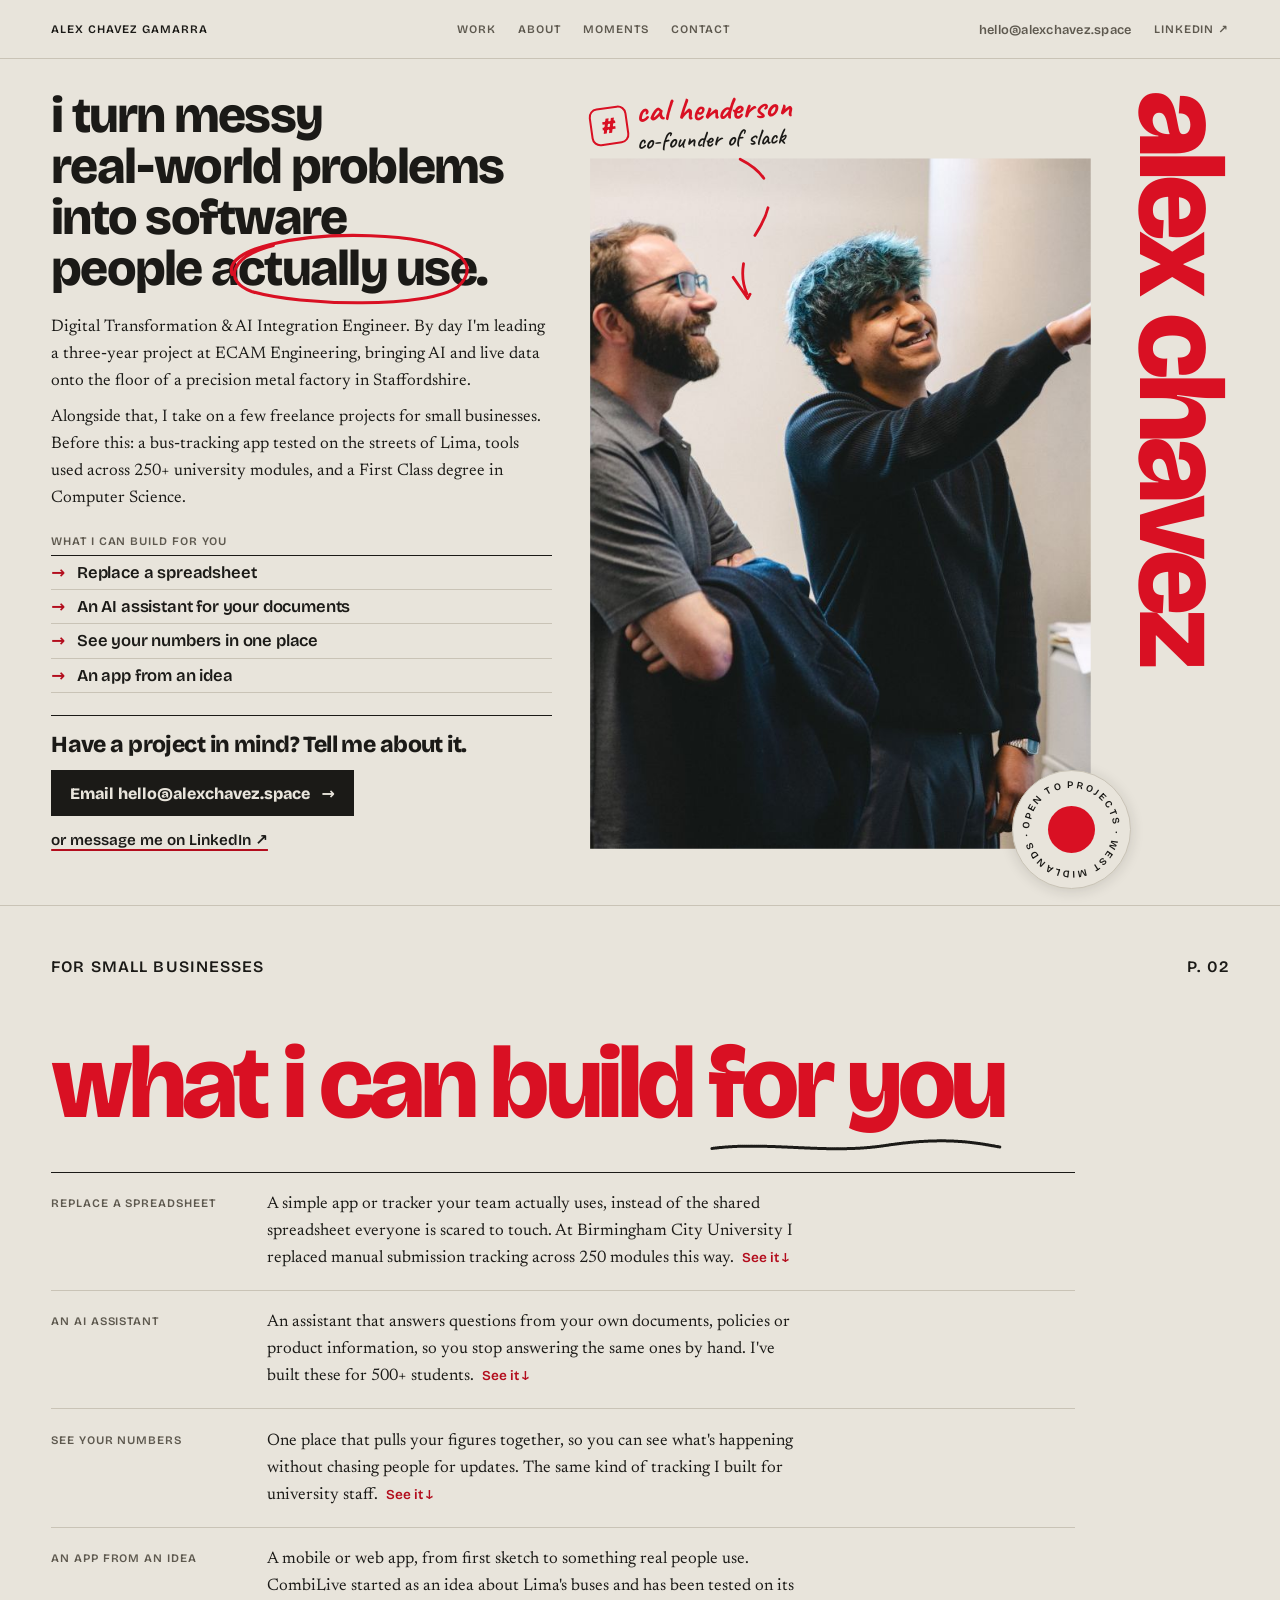
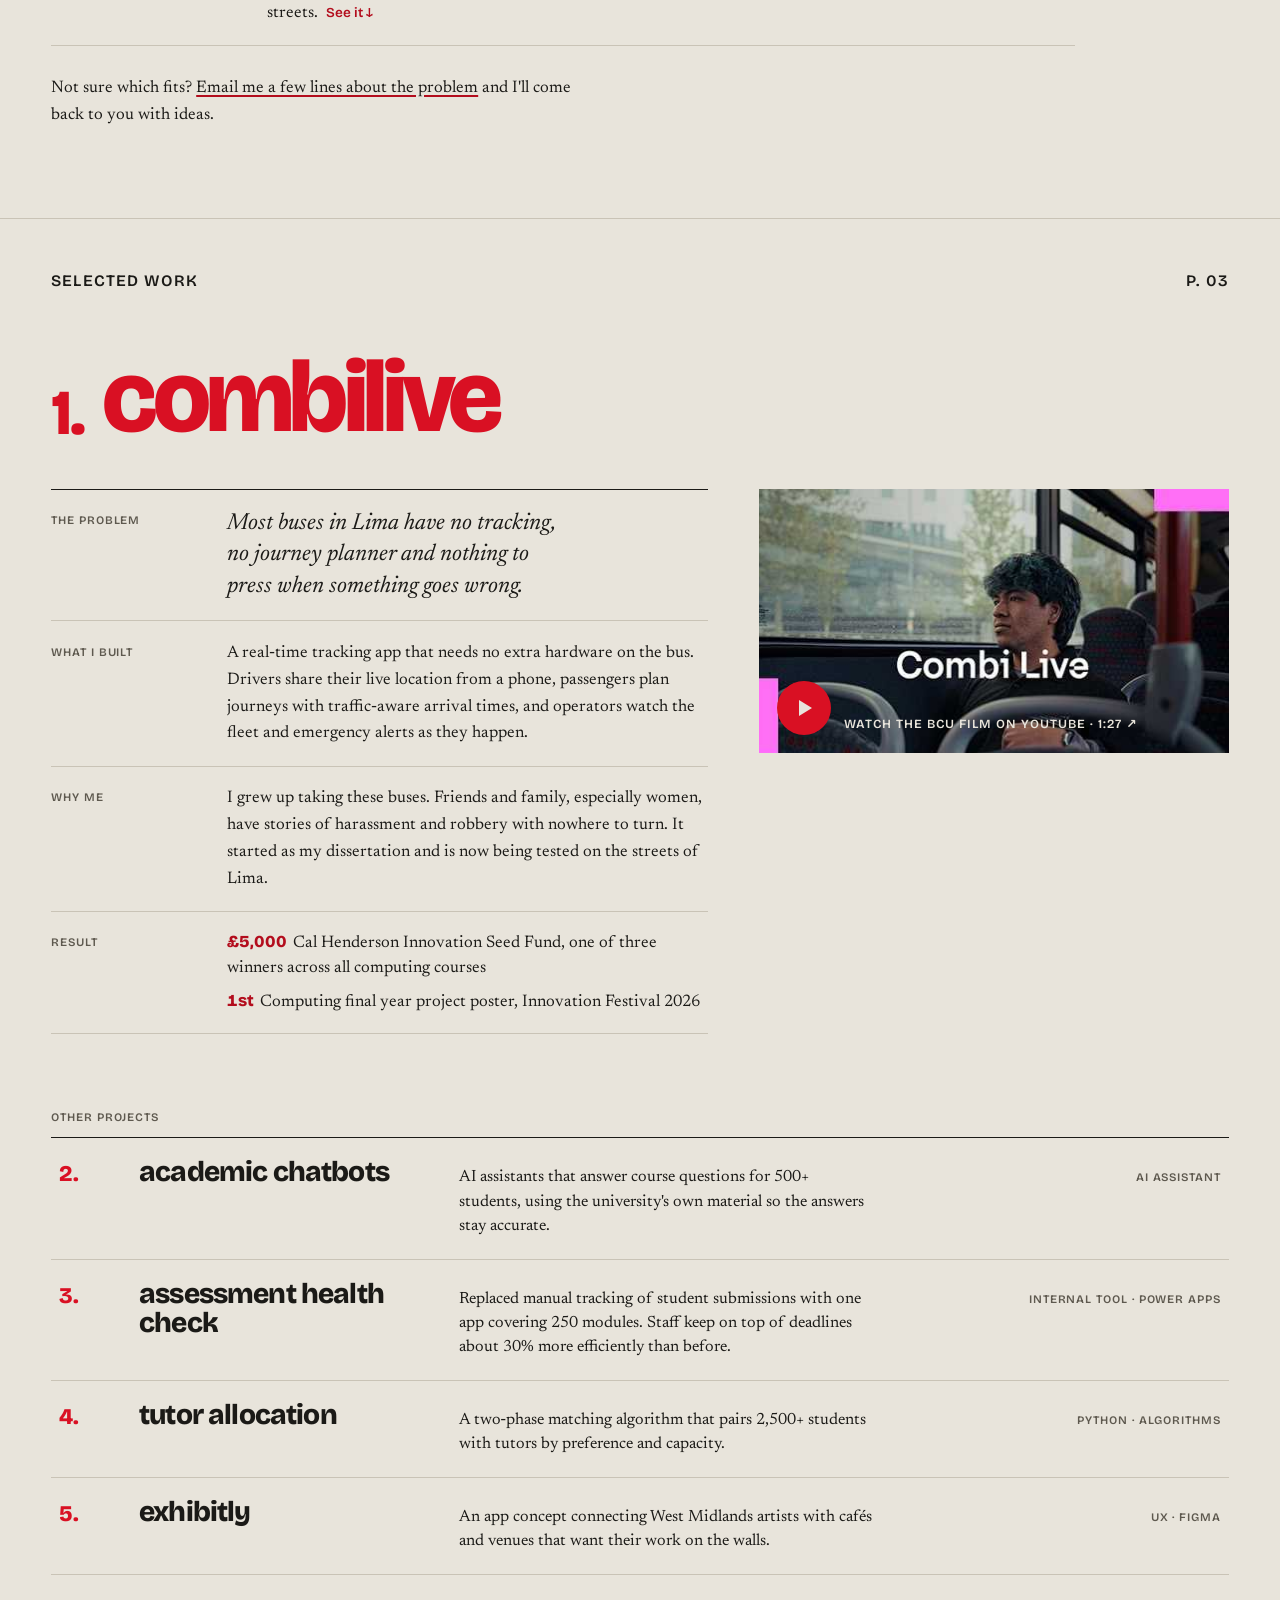
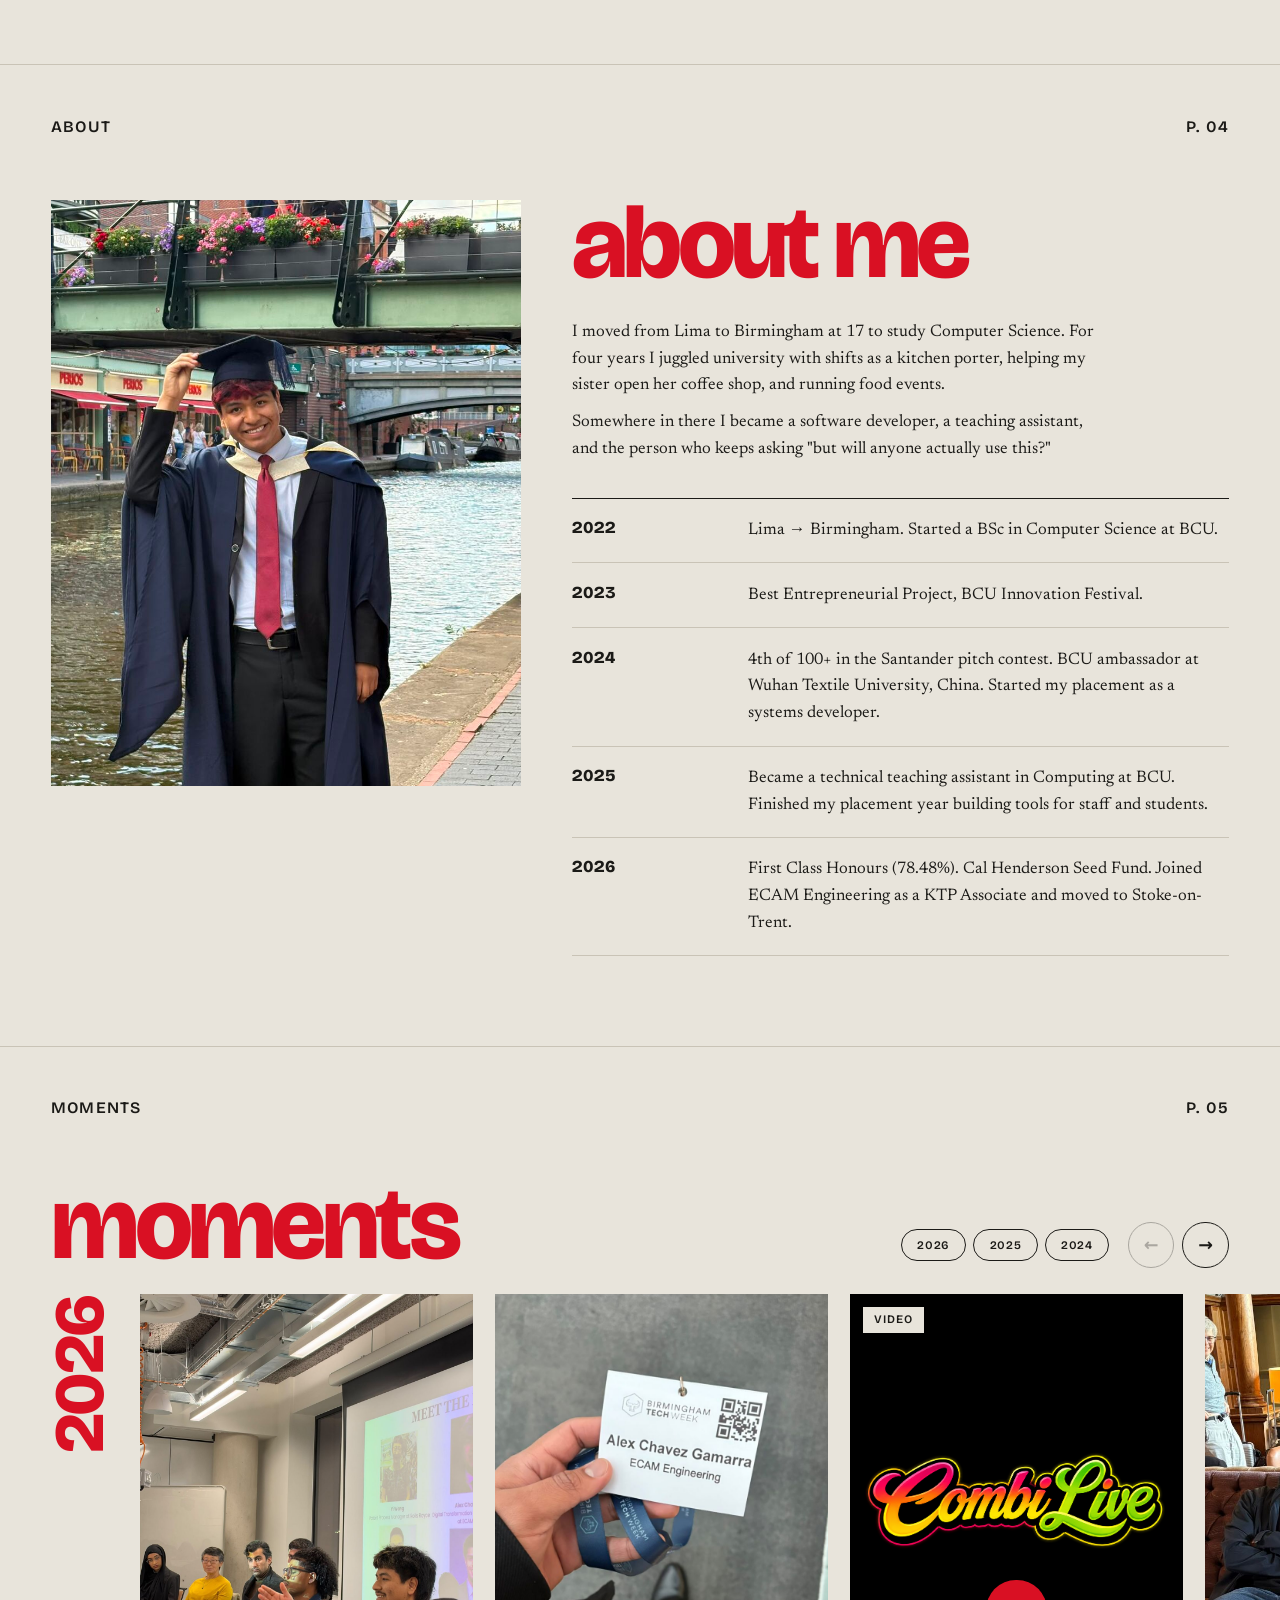
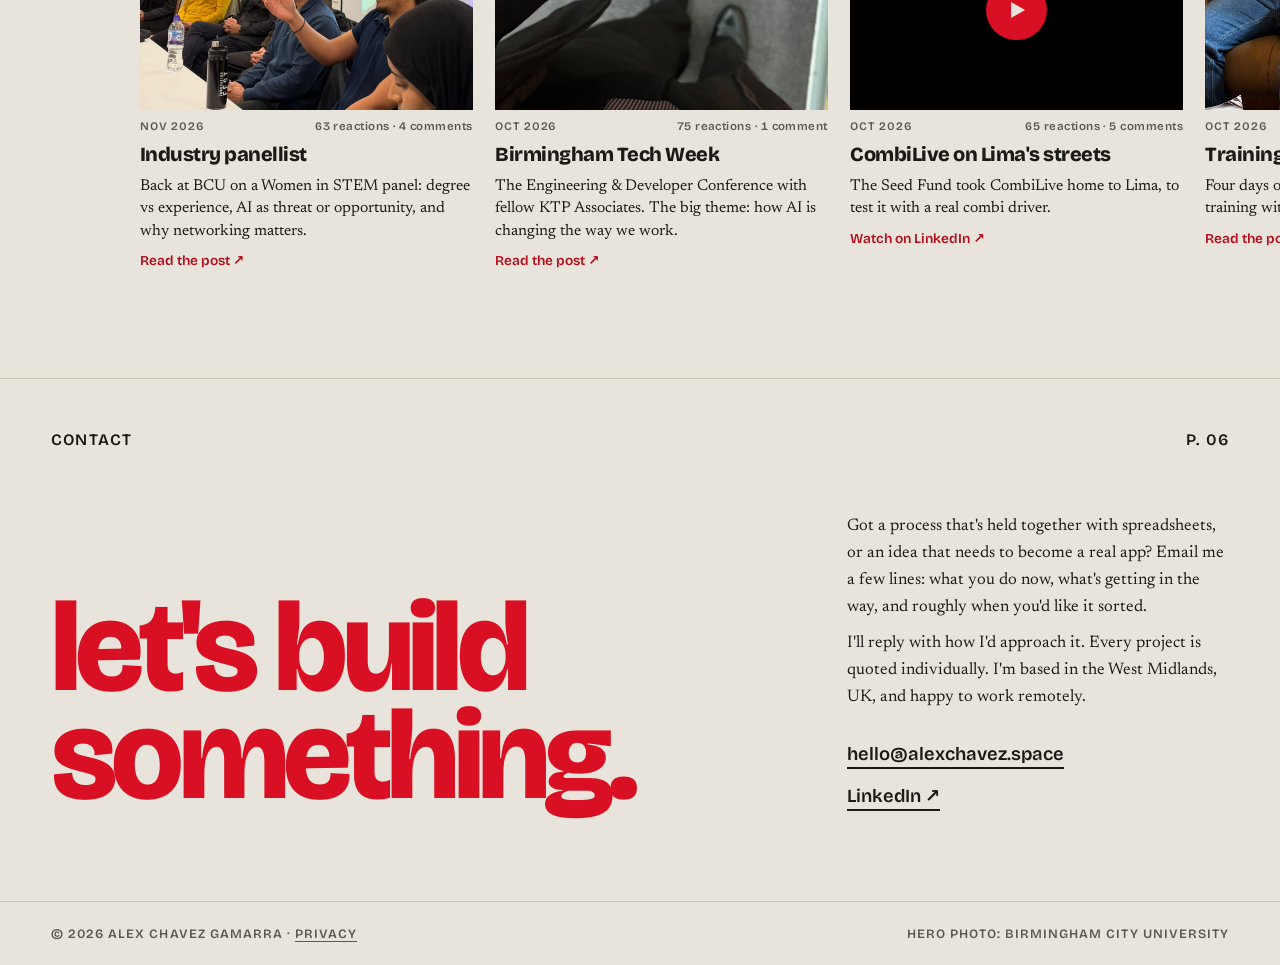
==== commit 6b7ab607: "Add security headers; more confident contact wording - _headers: strict Content-Security-Policy (eve" ====
--- a/index.html
+++ b/index.html
@@ -87,7 +87,7 @@
       <div class="spec-row" id="build-app"><span class="label">An app from an idea</span>
         <p class="small">A mobile or web app, from first sketch to something real people use. CombiLive started as an idea about Lima's buses and has been tested on its streets. <a class="proof" href="#work">See it ↓</a></p></div>
     </div>
-    <p class="small build-note rv">Not sure which fits? <a href="mailto:hello@alexchavez.space">Email me a few lines about the problem</a> and I'll tell you honestly whether I can help.</p>
+    <p class="small build-note rv">Not sure which fits? <a href="mailto:hello@alexchavez.space">Email me a few lines about the problem</a> and I'll come back to you with ideas.</p>
   </div>
 </section>
 
@@ -344,7 +344,7 @@
     <h2 class="big rv">let's build something.</h2>
     <div class="rv">
       <p class="small">Got a process that's held together with spreadsheets, or an idea that needs to become a real app? Email me a few lines: what you do now, what's getting in the way, and roughly when you'd like it sorted.</p>
-      <p class="small">I'll reply with honest thoughts on whether I can help. Every project is quoted individually. I'm based in the West Midlands, UK, and happy to work remotely.</p>
+      <p class="small">I'll reply with how I'd approach it. Every project is quoted individually. I'm based in the West Midlands, UK, and happy to work remotely.</p>
       <div class="links"><a class="press" href="mailto:hello@alexchavez.space">hello@alexchavez.space</a><a class="press" href="https://www.linkedin.com/in/alex-chavez-gamarra/" target="_blank" rel="noopener">LinkedIn ↗</a></div>
     </div>
   </div>
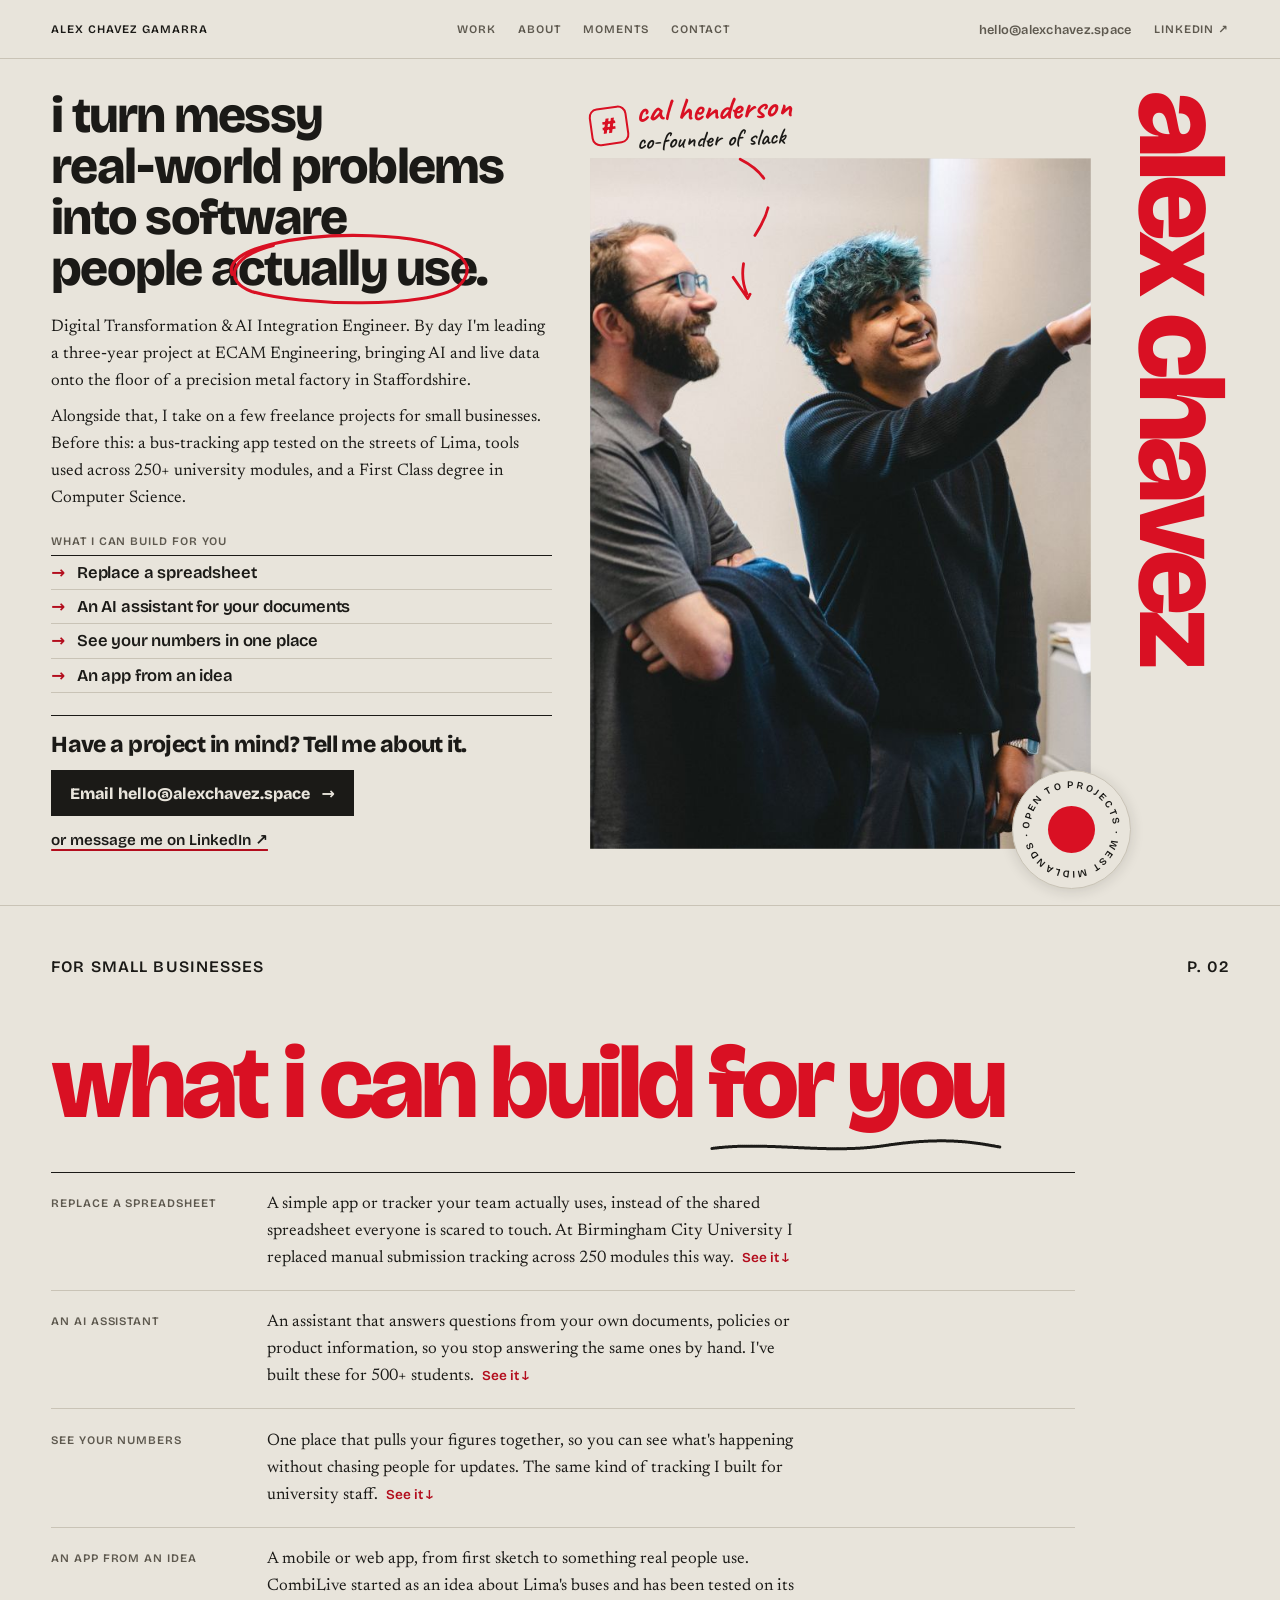
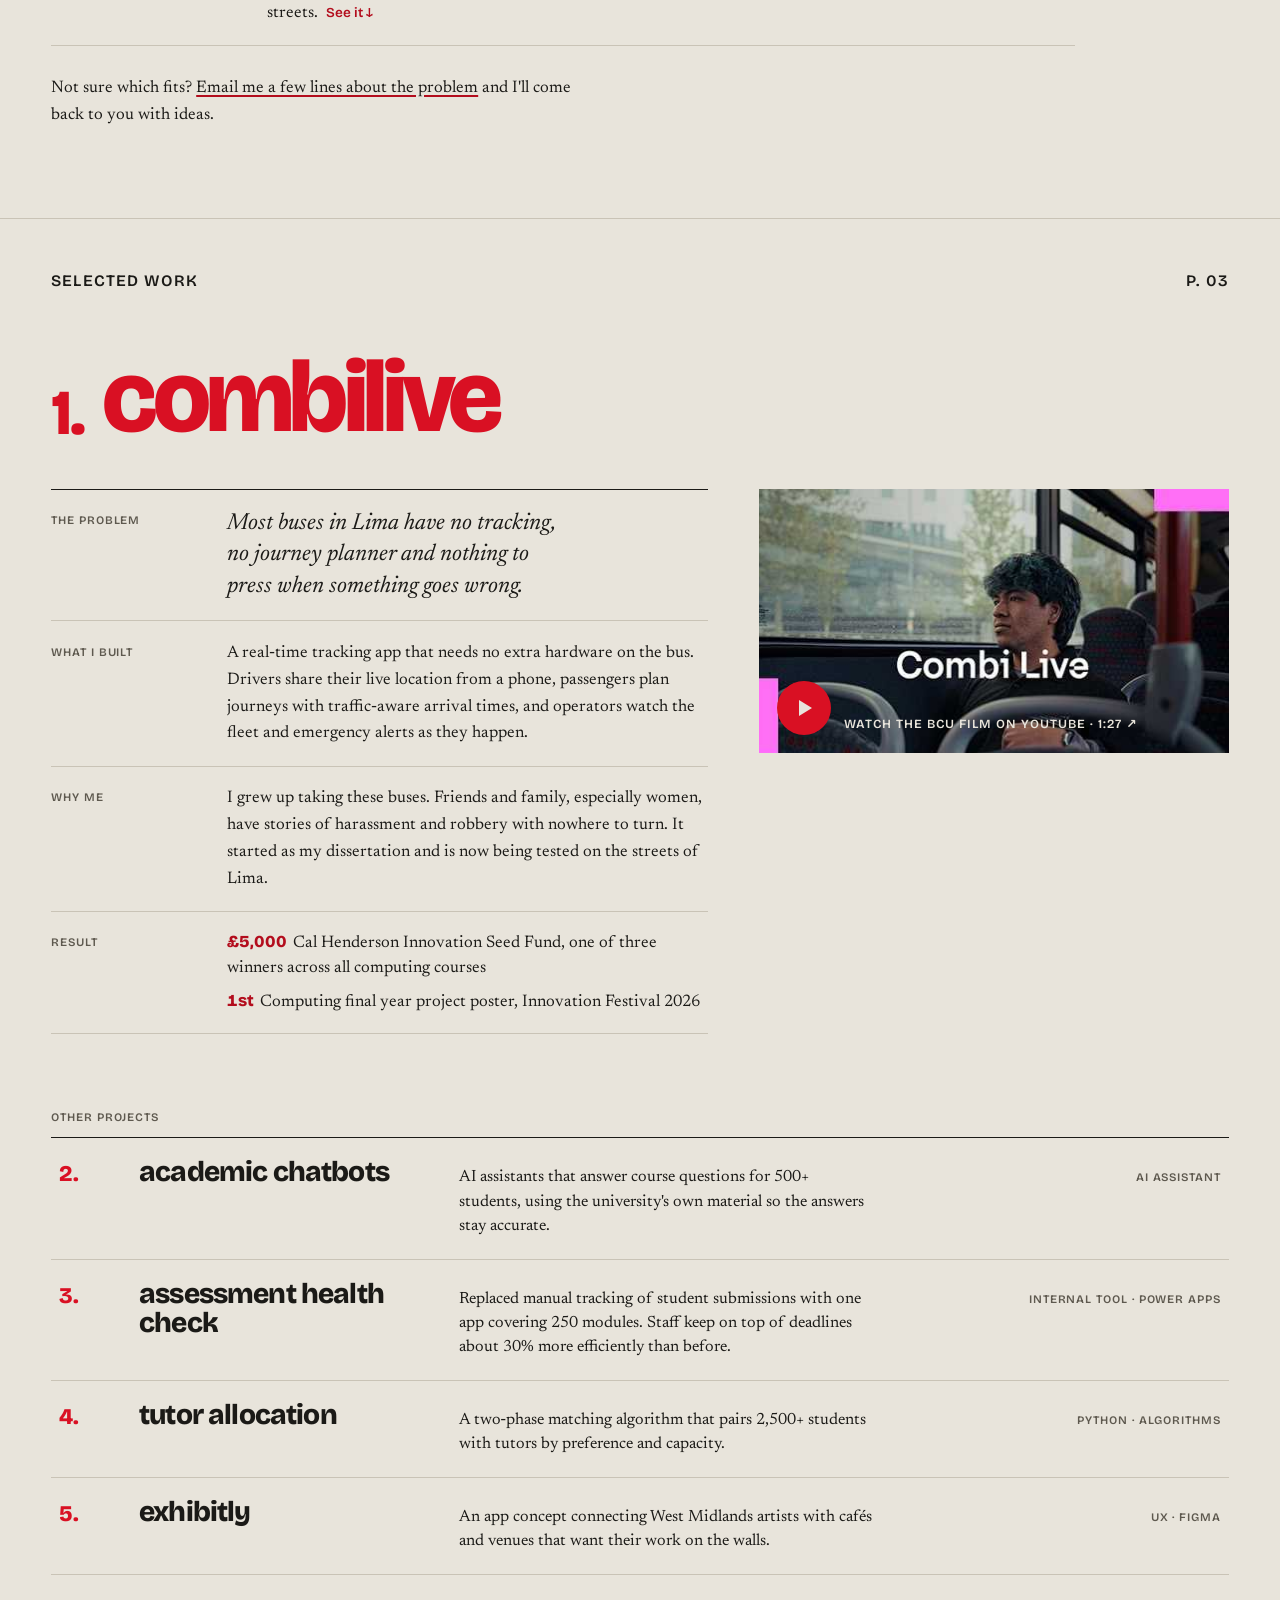
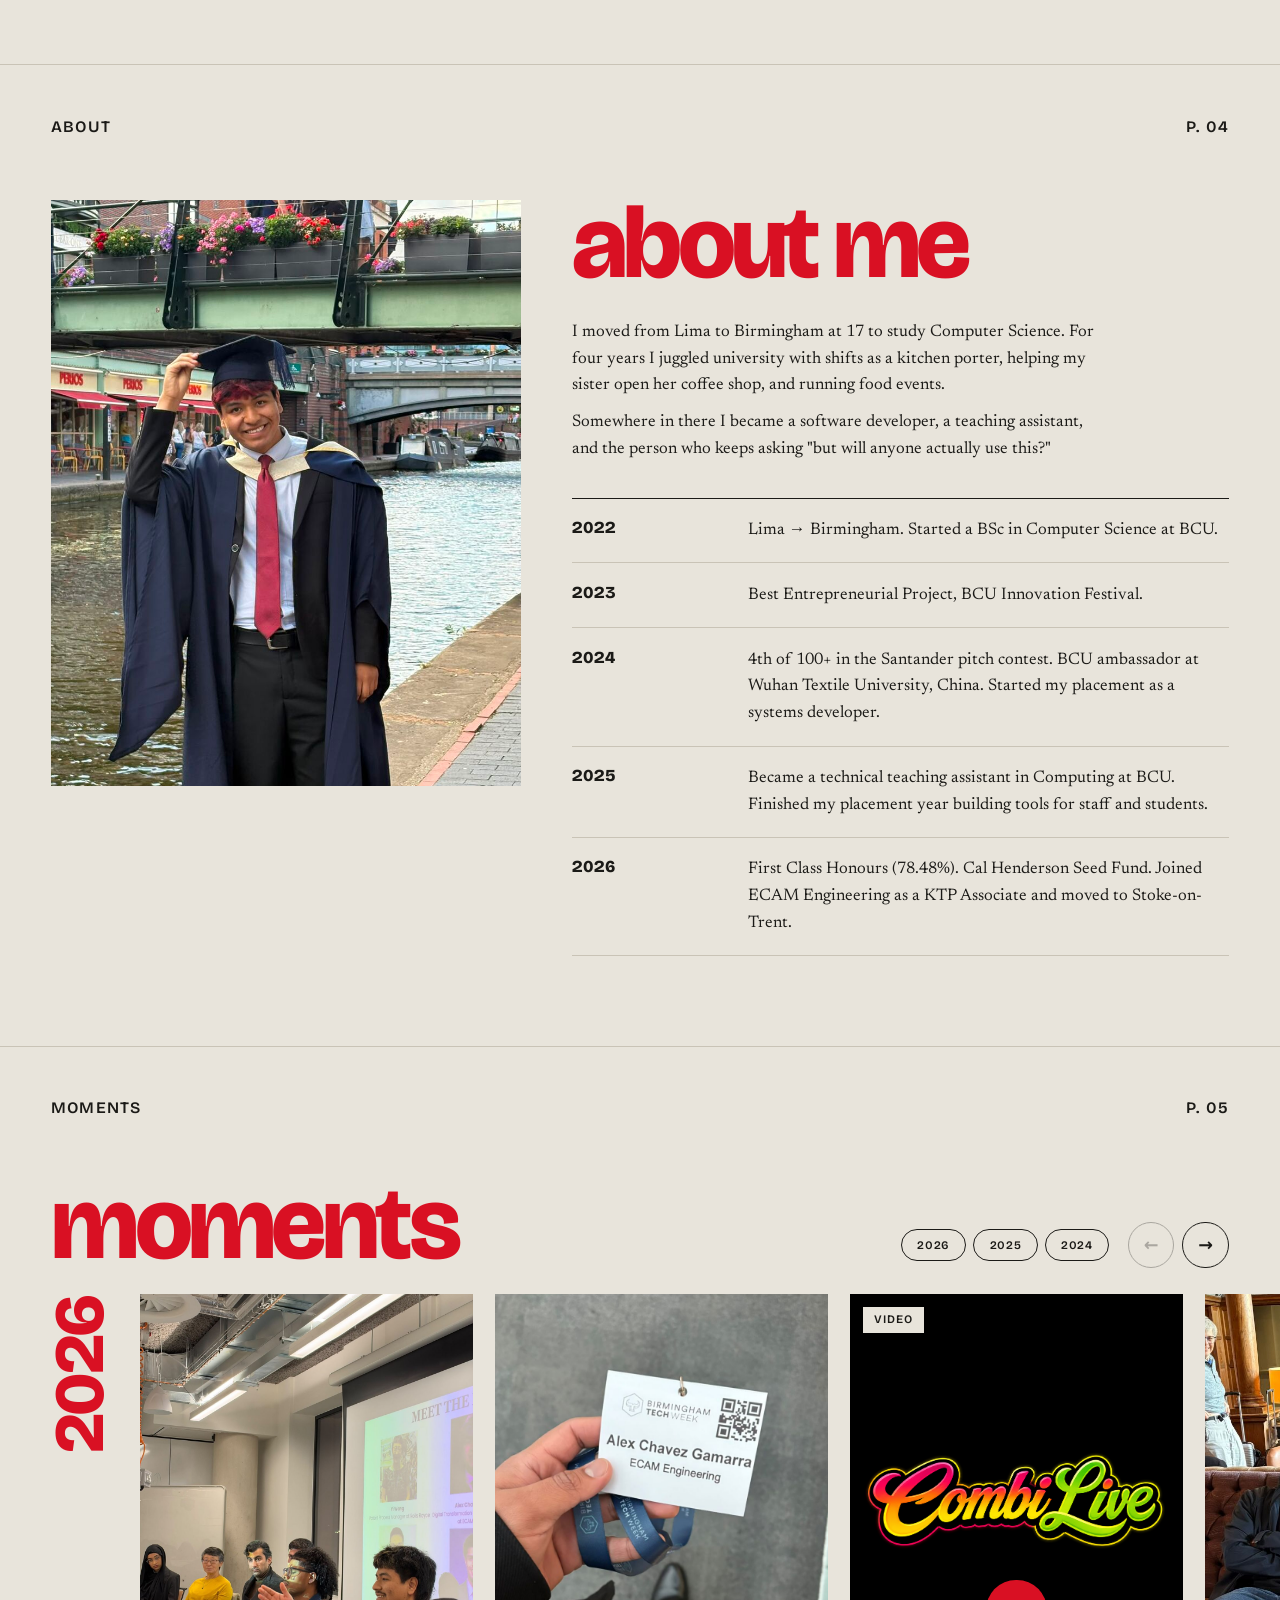
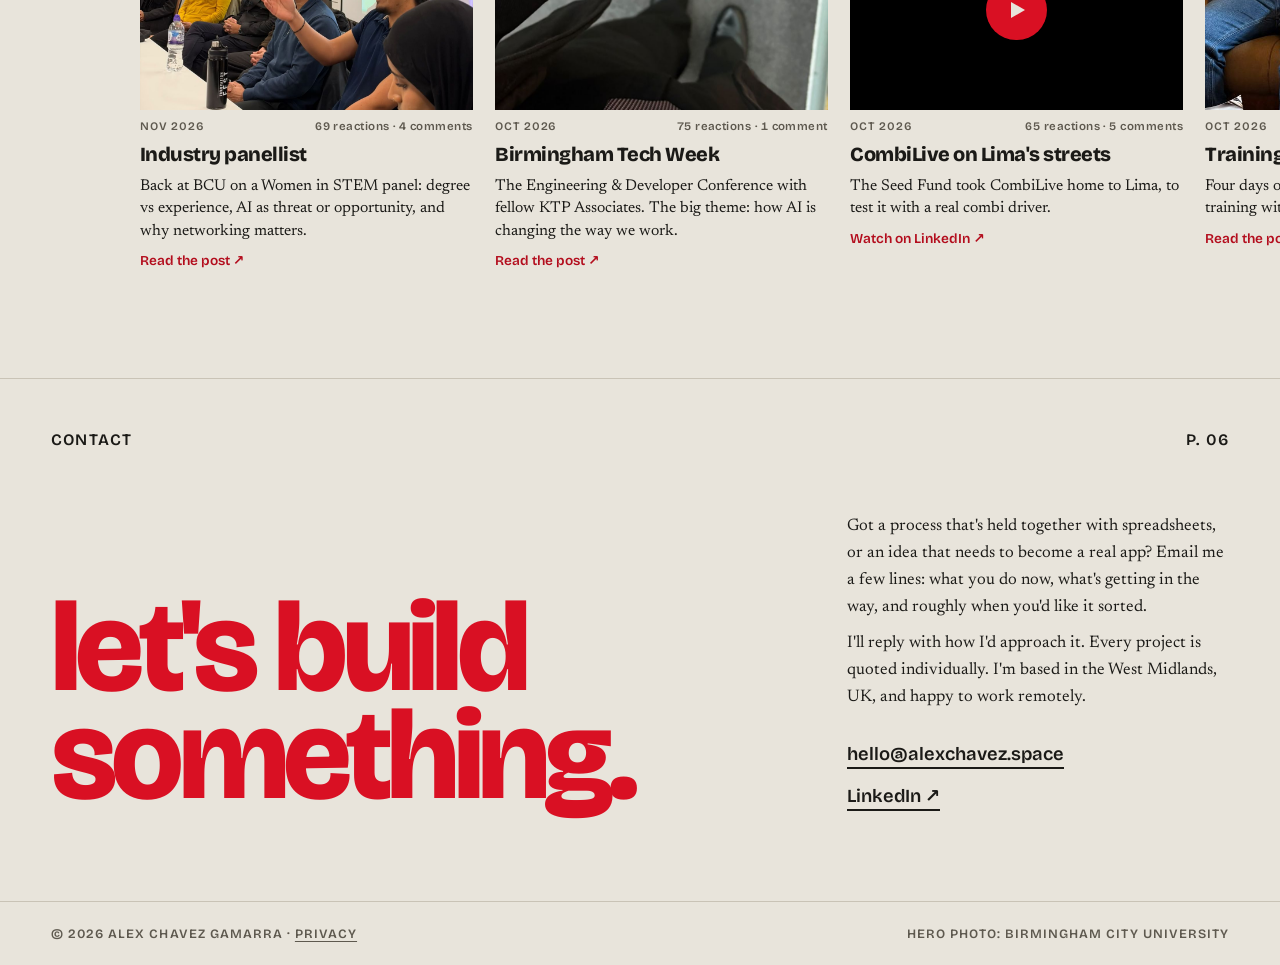
==== commit 35eedbb9: "Refresh LinkedIn reaction counts" ====
--- a/index.html
+++ b/index.html
@@ -167,7 +167,7 @@
     <div class="year" aria-hidden="true"><span>2026</span></div>
     <article class="moment">
       <a class="frame press" href="https://www.linkedin.com/feed/update/urn:li:ugcPost:7526261740943089664/" target="_blank" rel="noopener" aria-label="Open post: Industry panellist"><img src="assets/moments/089664.jpg" alt="Alex speaking on an industry panel at BCU, gesturing as he answers" loading="lazy" style="object-position:78% 70%"></a>
-      <div class="row-meta"><span class="label">Nov 2026</span><span class="react"><b>63</b> reactions · 4 comments</span></div>
+      <div class="row-meta"><span class="label">Nov 2026</span><span class="react"><b>69</b> reactions · 4 comments</span></div>
       <h3>Industry panellist</h3>
       <p>Back at BCU on a Women in STEM panel: degree vs experience, AI as threat or opportunity, and why networking matters.</p>
       <a class="go" href="https://www.linkedin.com/feed/update/urn:li:ugcPost:7526261740943089664/" target="_blank" rel="noopener">Read the post ↗</a>
--- a/portfolio.css
+++ b/portfolio.css
@@ -123,7 +123,7 @@
 #top{ padding-top:2rem; padding-bottom:3.5rem; }
 .hero{ min-height:max(36rem, min(calc(100vh - 9.6rem), 58rem)); min-height:max(36rem, min(calc(100svh - 9.6rem), 58rem)); }
 .photo-wrap{ position:relative; padding-top:4.8rem; align-self:stretch; display:flex; flex-direction:column; }
-.photo-wrap .shot{ position:relative; flex:1; min-height:0; }
+.photo-wrap .shot{ position:relative; flex:1; min-height:0; background:var(--paper-2); } /* tone shown while the photo loads */
 .photo-wrap img{ width:100%; height:100%; object-fit:cover; object-position:50% 40%; }
 .badge{ position:absolute; bottom:-2.2rem; right:-2.2rem; width:6.8rem; height:6.8rem; }
 
@@ -216,7 +216,7 @@
 
 /* ---------- about ---------- */
 .about{ display:grid; grid-template-columns:5fr 7fr; gap:clamp(1.5rem,4vw,3.5rem); align-items:start; }
-.about-photo{ margin:0; }
+.about-photo{ margin:0; background:var(--paper-2); } /* tone shown while the photo loads */
 .about-photo img{ width:100%; aspect-ratio:4/5; object-fit:cover; object-position:50% 28%; }
 
 /* Shorter screens (e.g. a laptop at 150% zoom): tighten the hero so the email block still fits the first view. */
